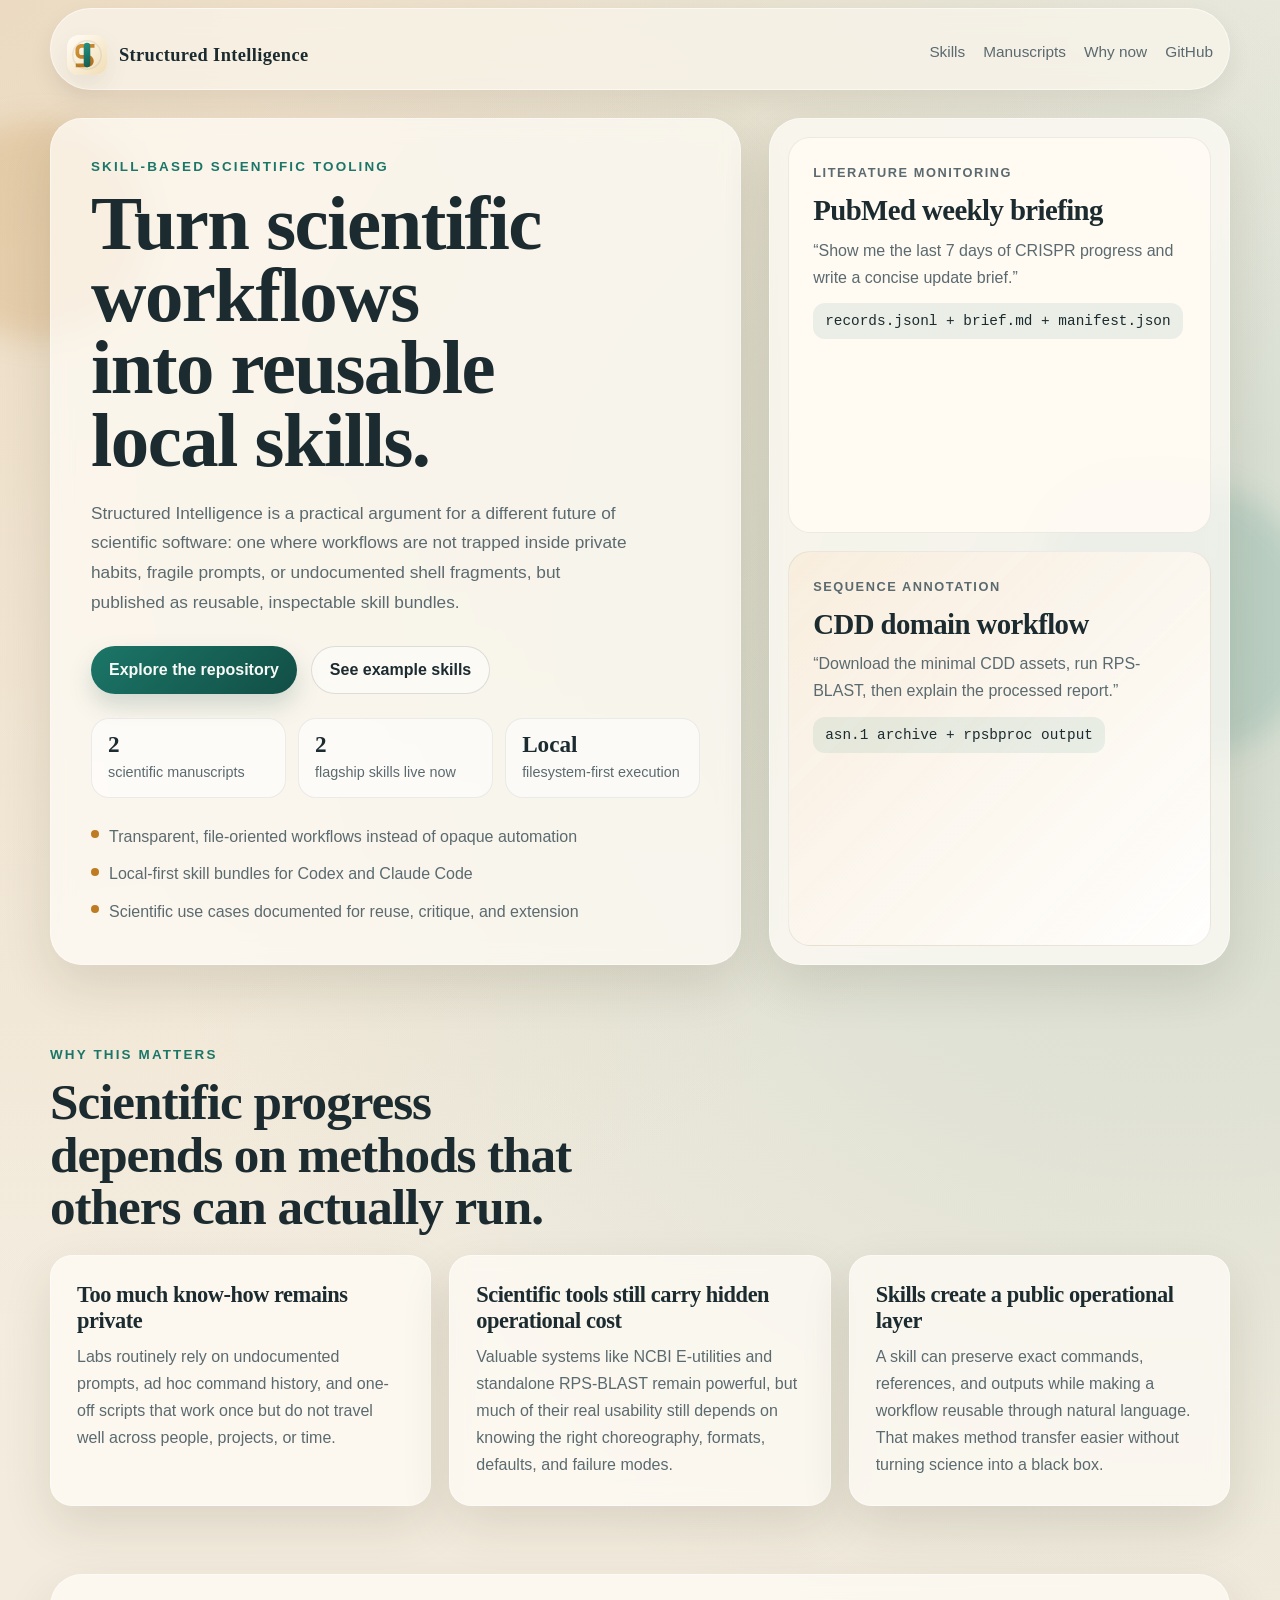
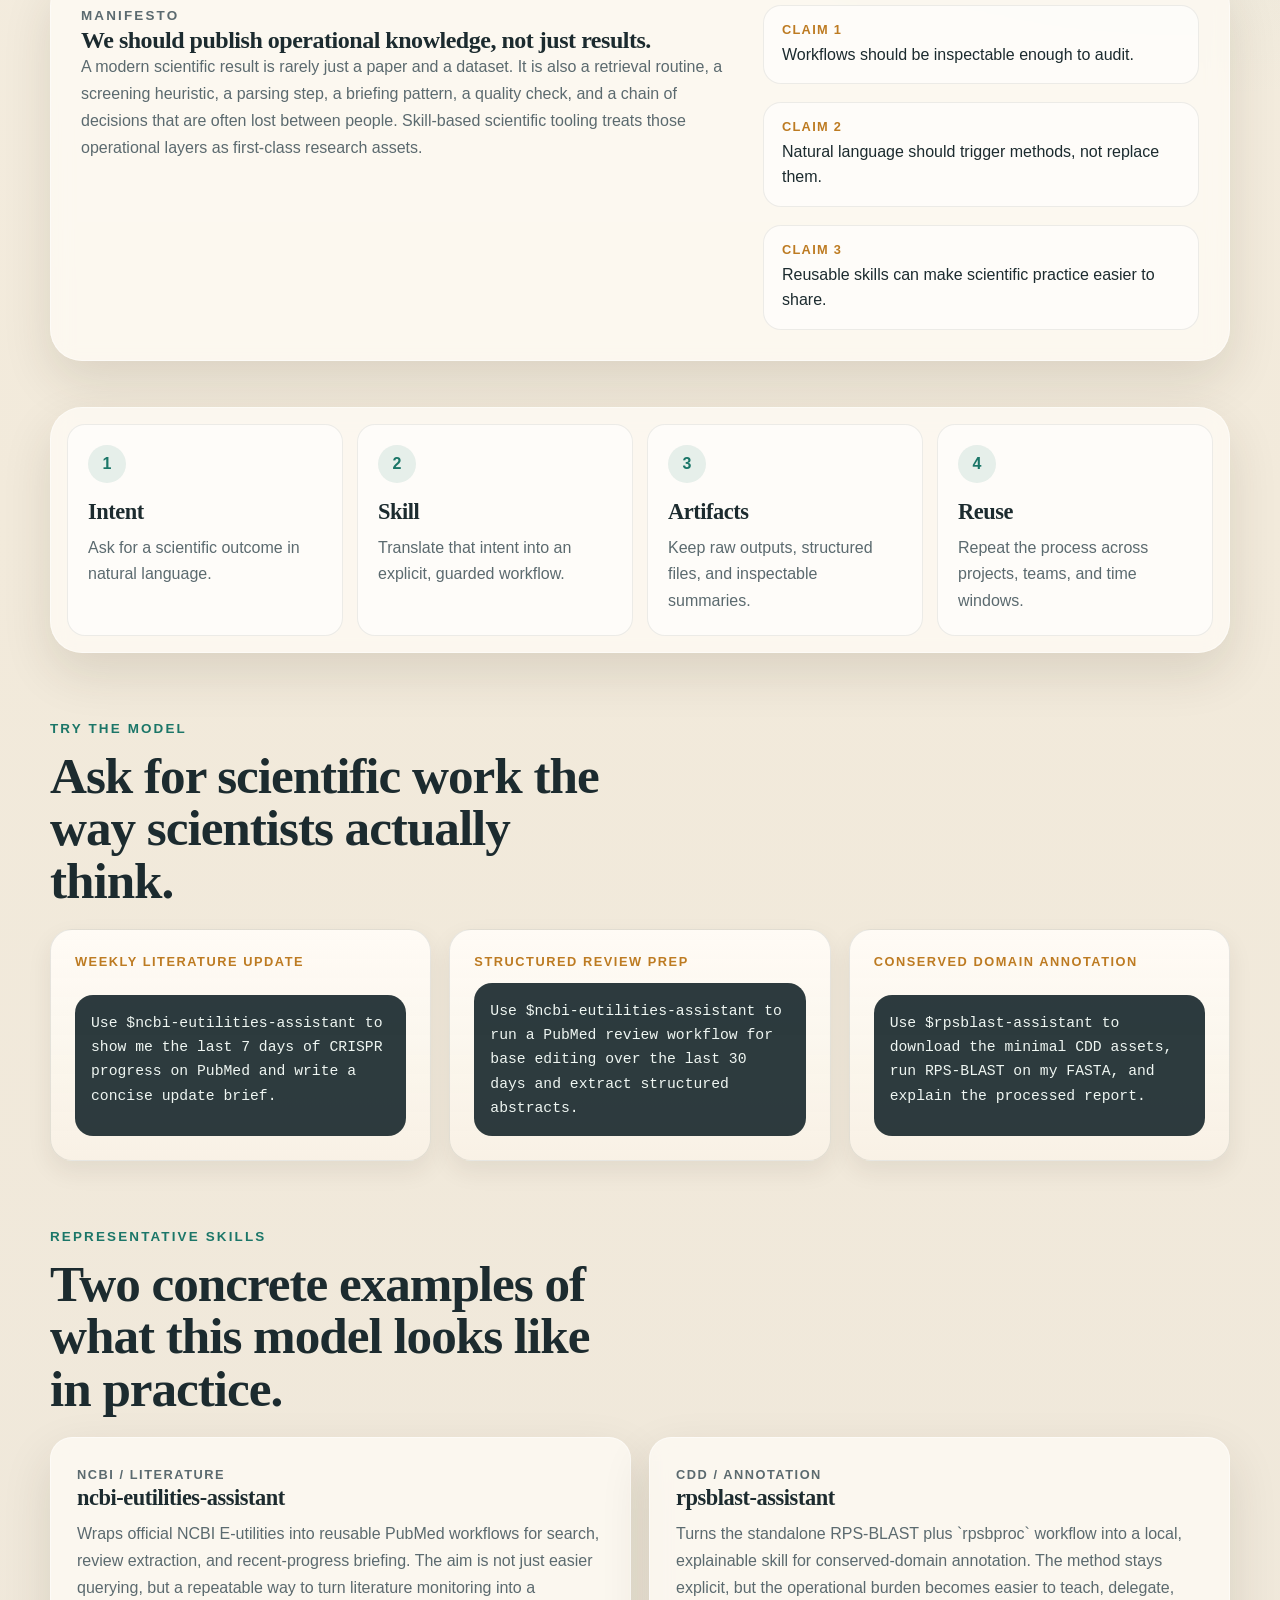
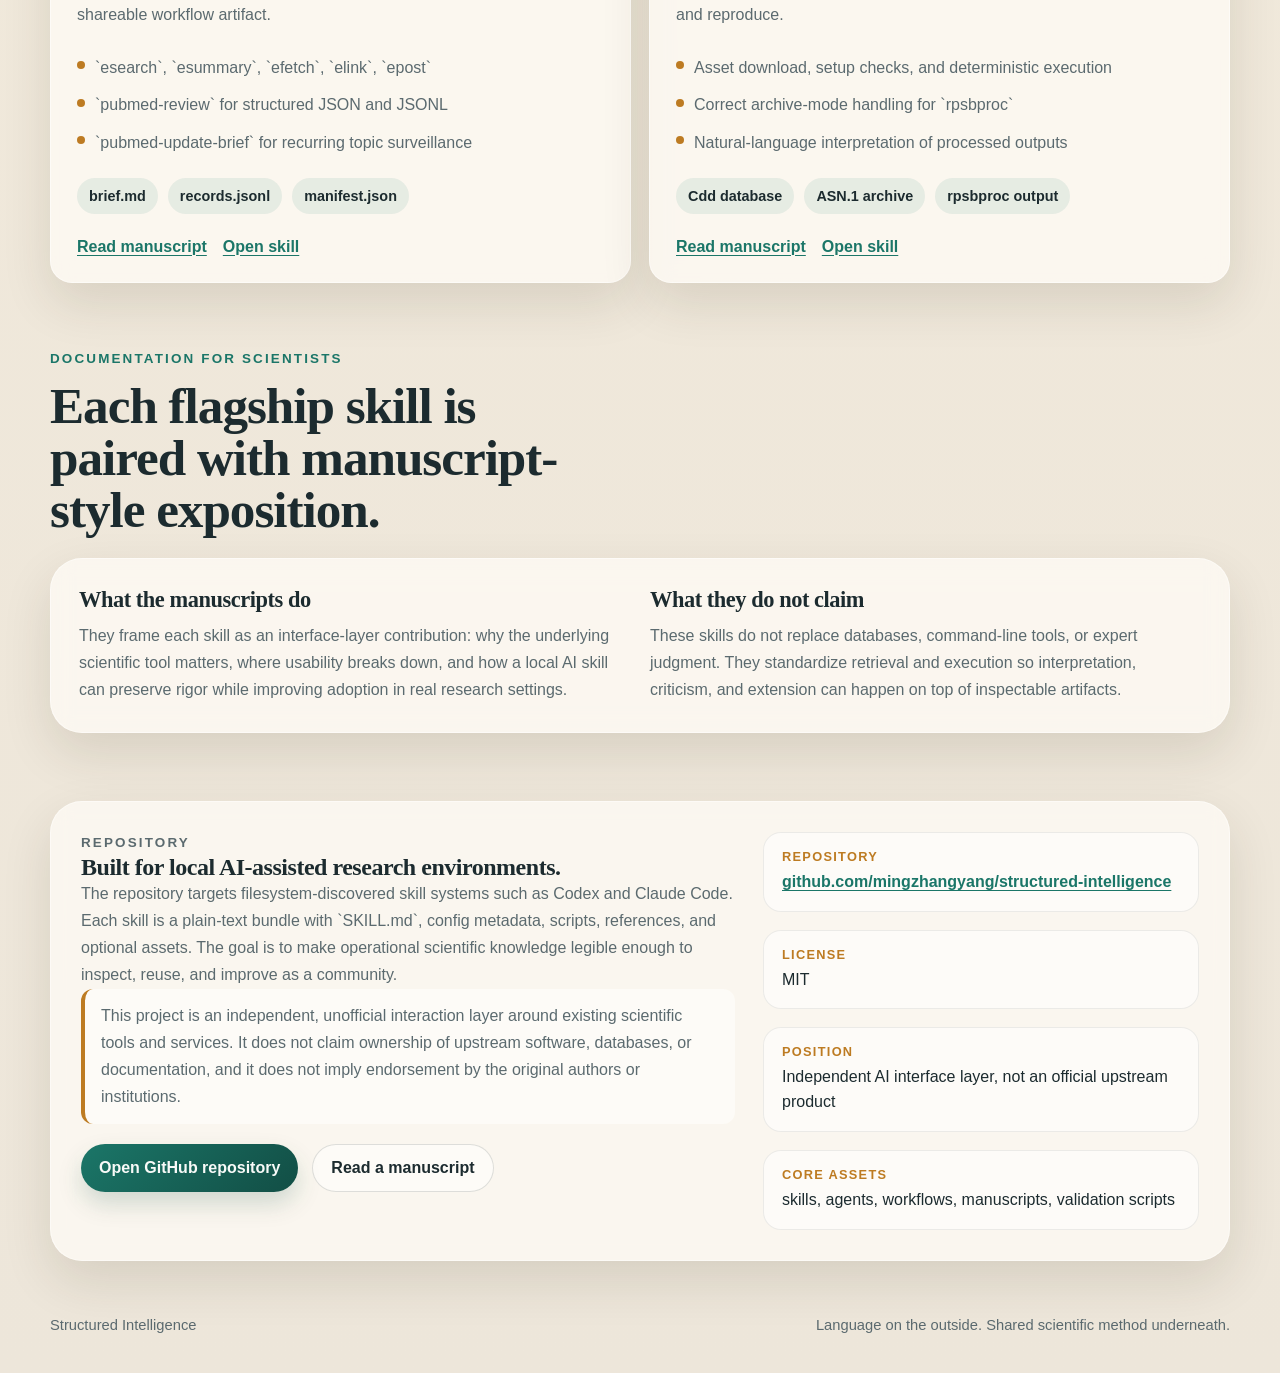
==== docs/index.html @ 3432b389 "Add logo and SEO metadata" ====
<!DOCTYPE html>
<html lang="en">
  <head>
    <meta charset="UTF-8" />
    <meta name="viewport" content="width=device-width, initial-scale=1.0" />
    <title>Structured Intelligence | Skill-Based Scientific Tooling</title>
    <meta
      name="description"
      content="Structured Intelligence is a repository for skill-based scientific tooling: reusable local AI skills for literature retrieval, domain annotation, research workflows, and transparent scientific automation."
    />
    <meta
      name="keywords"
      content="scientific tooling, AI research workflows, skill-based tooling, NCBI E-utilities, PubMed workflow, RPS-BLAST, scientific automation, local AI tools"
    />
    <meta name="author" content="Ming Zhang" />
    <meta name="robots" content="index,follow,max-image-preview:large,max-snippet:-1,max-video-preview:-1" />
    <meta name="googlebot" content="index,follow,max-image-preview:large,max-snippet:-1,max-video-preview:-1" />
    <meta name="theme-color" content="#1b7668" />
    <meta name="color-scheme" content="light only" />
    <link rel="canonical" href="https://mingzhangyang.github.io/structured-intelligence/" />
    <link rel="icon" href="./logo.svg" type="image/svg+xml" />
    <link rel="apple-touch-icon" href="./logo.svg" />
    <link rel="manifest" href="./site.webmanifest" />

    <meta property="og:type" content="website" />
    <meta property="og:site_name" content="Structured Intelligence" />
    <meta property="og:title" content="Structured Intelligence | Skill-Based Scientific Tooling" />
    <meta
      property="og:description"
      content="Reusable local AI skills for literature retrieval, scientific workflows, domain annotation, and transparent scientific automation."
    />
    <meta property="og:url" content="https://mingzhangyang.github.io/structured-intelligence/" />
    <meta property="og:image" content="https://mingzhangyang.github.io/structured-intelligence/logo.svg" />
    <meta property="og:image:type" content="image/svg+xml" />

    <meta name="twitter:card" content="summary" />
    <meta name="twitter:title" content="Structured Intelligence | Skill-Based Scientific Tooling" />
    <meta
      name="twitter:description"
      content="Reusable local AI skills for literature retrieval, scientific workflows, domain annotation, and transparent scientific automation."
    />
    <meta name="twitter:image" content="https://mingzhangyang.github.io/structured-intelligence/logo.svg" />

    <script type="application/ld+json">
      {
        "@context": "https://schema.org",
        "@graph": [
          {
            "@type": "WebSite",
            "@id": "https://mingzhangyang.github.io/structured-intelligence/#website",
            "url": "https://mingzhangyang.github.io/structured-intelligence/",
            "name": "Structured Intelligence",
            "description": "Skill-based scientific tooling for local AI-assisted research workflows.",
            "publisher": {
              "@id": "https://mingzhangyang.github.io/structured-intelligence/#organization"
            }
          },
          {
            "@type": "Organization",
            "@id": "https://mingzhangyang.github.io/structured-intelligence/#organization",
            "name": "Structured Intelligence",
            "url": "https://mingzhangyang.github.io/structured-intelligence/",
            "logo": {
              "@type": "ImageObject",
              "url": "https://mingzhangyang.github.io/structured-intelligence/logo.svg"
            },
            "sameAs": [
              "https://github.com/mingzhangyang/structured-intelligence"
            ]
          },
          {
            "@type": "CollectionPage",
            "@id": "https://mingzhangyang.github.io/structured-intelligence/#page",
            "url": "https://mingzhangyang.github.io/structured-intelligence/",
            "name": "Structured Intelligence",
            "isPartOf": {
              "@id": "https://mingzhangyang.github.io/structured-intelligence/#website"
            },
            "about": {
              "@id": "https://mingzhangyang.github.io/structured-intelligence/#organization"
            },
            "primaryImageOfPage": {
              "@type": "ImageObject",
              "url": "https://mingzhangyang.github.io/structured-intelligence/logo.svg"
            }
          }
        ]
      }
    </script>
    <link rel="stylesheet" href="./site.css" />
  </head>
  <body>
    <div class="page-shell">
      <header class="hero">
        <nav class="topbar" aria-label="Primary">
          <a class="brand" href="#top" aria-label="Structured Intelligence home">
            <img src="./logo.svg" alt="" width="40" height="40" />
            <span>Structured Intelligence</span>
          </a>
          <div class="topbar-links">
            <a href="#skills">Skills</a>
            <a href="#manuscripts">Manuscripts</a>
            <a href="#why">Why now</a>
            <a href="https://github.com/mingzhangyang/structured-intelligence">GitHub</a>
          </div>
        </nav>

        <section class="hero-grid" id="top">
          <div class="hero-copy reveal reveal-1">
            <p class="eyebrow">Skill-Based Scientific Tooling</p>
            <h1>Turn scientific workflows into reusable local skills.</h1>
            <p class="lede">
              Structured Intelligence is a practical argument for a different future
              of scientific software: one where workflows are not trapped inside
              private habits, fragile prompts, or undocumented shell fragments, but
              published as reusable, inspectable skill bundles.
            </p>
            <div class="hero-actions">
              <a class="button button-primary" href="https://github.com/mingzhangyang/structured-intelligence">
                Explore the repository
              </a>
              <a class="button button-secondary" href="#skills">
                See example skills
              </a>
            </div>
            <div class="hero-facts" aria-label="Project highlights">
              <article class="fact-chip">
                <span class="fact-value">2</span>
                <span class="fact-label">scientific manuscripts</span>
              </article>
              <article class="fact-chip">
                <span class="fact-value">2</span>
                <span class="fact-label">flagship skills live now</span>
              </article>
              <article class="fact-chip">
                <span class="fact-value">Local</span>
                <span class="fact-label">filesystem-first execution</span>
              </article>
            </div>
            <ul class="signal-list" aria-label="Repository promises">
              <li>Transparent, file-oriented workflows instead of opaque automation</li>
              <li>Local-first skill bundles for Codex and Claude Code</li>
              <li>Scientific use cases documented for reuse, critique, and extension</li>
            </ul>
          </div>

          <aside class="hero-panel reveal reveal-2" aria-label="Example skill outputs">
            <div class="panel-stack">
              <article class="mini-card">
                <p class="mini-label">Literature monitoring</p>
                <h2>PubMed weekly briefing</h2>
                <p>
                  “Show me the last 7 days of CRISPR progress and write a concise
                  update brief.”
                </p>
                <code>records.jsonl + brief.md + manifest.json</code>
              </article>

              <article class="mini-card accent-card">
                <p class="mini-label">Sequence annotation</p>
                <h2>CDD domain workflow</h2>
                <p>
                  “Download the minimal CDD assets, run RPS-BLAST, then explain
                  the processed report.”
                </p>
                <code>asn.1 archive + rpsbproc output</code>
              </article>
            </div>
          </aside>
        </section>
      </header>

      <main>
        <section class="section thesis" id="why">
          <div class="section-heading reveal reveal-1">
            <p class="eyebrow">Why this matters</p>
            <h2>Scientific progress depends on methods that others can actually run.</h2>
          </div>
          <div class="thesis-grid">
            <article class="thesis-card reveal reveal-1">
              <h3>Too much know-how remains private</h3>
              <p>
                Labs routinely rely on undocumented prompts, ad hoc command history,
                and one-off scripts that work once but do not travel well across
                people, projects, or time.
              </p>
            </article>
            <article class="thesis-card reveal reveal-2">
              <h3>Scientific tools still carry hidden operational cost</h3>
              <p>
                Valuable systems like NCBI E-utilities and standalone RPS-BLAST remain
                powerful, but much of their real usability still depends on knowing
                the right choreography, formats, defaults, and failure modes.
              </p>
            </article>
            <article class="thesis-card reveal reveal-3">
              <h3>Skills create a public operational layer</h3>
              <p>
                A skill can preserve exact commands, references, and outputs while
                making a workflow reusable through natural language. That makes method
                transfer easier without turning science into a black box.
              </p>
            </article>
          </div>
        </section>

        <section class="section manifesto">
          <div class="repo-panel reveal reveal-2">
            <div>
              <p class="eyebrow">Manifesto</p>
              <h2>We should publish operational knowledge, not just results.</h2>
              <p>
                A modern scientific result is rarely just a paper and a dataset. It is
                also a retrieval routine, a screening heuristic, a parsing step, a
                briefing pattern, a quality check, and a chain of decisions that are
                often lost between people. Skill-based scientific tooling treats those
                operational layers as first-class research assets.
              </p>
            </div>
            <dl class="repo-meta">
              <div>
                <dt>Claim 1</dt>
                <dd>Workflows should be inspectable enough to audit.</dd>
              </div>
              <div>
                <dt>Claim 2</dt>
                <dd>Natural language should trigger methods, not replace them.</dd>
              </div>
              <div>
                <dt>Claim 3</dt>
                <dd>Reusable skills can make scientific practice easier to share.</dd>
              </div>
            </dl>
          </div>
        </section>

        <section class="section workflow-band">
          <div class="workflow-frame reveal reveal-2">
            <div class="workflow-step">
              <span>1</span>
              <h3>Intent</h3>
              <p>Ask for a scientific outcome in natural language.</p>
            </div>
            <div class="workflow-step">
              <span>2</span>
              <h3>Skill</h3>
              <p>Translate that intent into an explicit, guarded workflow.</p>
            </div>
            <div class="workflow-step">
              <span>3</span>
              <h3>Artifacts</h3>
              <p>Keep raw outputs, structured files, and inspectable summaries.</p>
            </div>
            <div class="workflow-step">
              <span>4</span>
              <h3>Reuse</h3>
              <p>Repeat the process across projects, teams, and time windows.</p>
            </div>
          </div>
        </section>

        <section class="section prompt-lab">
          <div class="section-heading reveal reveal-1">
            <p class="eyebrow">Try The Model</p>
            <h2>Ask for scientific work the way scientists actually think.</h2>
          </div>
          <div class="prompt-grid">
            <article class="prompt-card reveal reveal-1">
              <p class="card-tag">Weekly literature update</p>
              <code>Use $ncbi-eutilities-assistant to show me the last 7 days of CRISPR progress on PubMed and write a concise update brief.</code>
            </article>
            <article class="prompt-card reveal reveal-2">
              <p class="card-tag">Structured review prep</p>
              <code>Use $ncbi-eutilities-assistant to run a PubMed review workflow for base editing over the last 30 days and extract structured abstracts.</code>
            </article>
            <article class="prompt-card reveal reveal-3">
              <p class="card-tag">Conserved domain annotation</p>
              <code>Use $rpsblast-assistant to download the minimal CDD assets, run RPS-BLAST on my FASTA, and explain the processed report.</code>
            </article>
          </div>
        </section>

        <section class="section" id="skills">
          <div class="section-heading reveal reveal-1">
            <p class="eyebrow">Representative Skills</p>
            <h2>Two concrete examples of what this model looks like in practice.</h2>
          </div>
          <div class="card-grid">
            <article class="feature-card reveal reveal-1">
              <p class="card-tag">NCBI / Literature</p>
              <h3>ncbi-eutilities-assistant</h3>
              <p>
                Wraps official NCBI E-utilities into reusable PubMed workflows for
                search, review extraction, and recent-progress briefing. The aim is
                not just easier querying, but a repeatable way to turn literature
                monitoring into a shareable workflow artifact.
              </p>
              <ul>
                <li>`esearch`, `esummary`, `efetch`, `elink`, `epost`</li>
                <li>`pubmed-review` for structured JSON and JSONL</li>
                <li>`pubmed-update-brief` for recurring topic surveillance</li>
              </ul>
              <div class="artifact-row">
                <span>brief.md</span>
                <span>records.jsonl</span>
                <span>manifest.json</span>
              </div>
              <div class="card-links">
                <a href="./ncbi-eutilities-assistant-manuscript.md">Read manuscript</a>
                <a href="../skills/ncbi-eutilities-assistant/SKILL.md">Open skill</a>
              </div>
            </article>

            <article class="feature-card reveal reveal-2">
              <p class="card-tag">CDD / Annotation</p>
              <h3>rpsblast-assistant</h3>
              <p>
                Turns the standalone RPS-BLAST plus `rpsbproc` workflow into a local,
                explainable skill for conserved-domain annotation. The method stays
                explicit, but the operational burden becomes easier to teach,
                delegate, and reproduce.
              </p>
              <ul>
                <li>Asset download, setup checks, and deterministic execution</li>
                <li>Correct archive-mode handling for `rpsbproc`</li>
                <li>Natural-language interpretation of processed outputs</li>
              </ul>
              <div class="artifact-row">
                <span>Cdd database</span>
                <span>ASN.1 archive</span>
                <span>rpsbproc output</span>
              </div>
              <div class="card-links">
                <a href="./rpsblast-assistant-manuscript.md">Read manuscript</a>
                <a href="../skills/rpsblast-assistant/SKILL.md">Open skill</a>
              </div>
            </article>
          </div>
        </section>

        <section class="section manuscripts" id="manuscripts">
          <div class="section-heading reveal reveal-1">
            <p class="eyebrow">Documentation For Scientists</p>
            <h2>Each flagship skill is paired with manuscript-style exposition.</h2>
          </div>
          <div class="manuscript-strip reveal reveal-2">
            <div>
              <h3>What the manuscripts do</h3>
              <p>
                They frame each skill as an interface-layer contribution: why the
                underlying scientific tool matters, where usability breaks down, and
                how a local AI skill can preserve rigor while improving adoption in
                real research settings.
              </p>
            </div>
            <div>
              <h3>What they do not claim</h3>
              <p>
                These skills do not replace databases, command-line tools, or expert
                judgment. They standardize retrieval and execution so interpretation,
                criticism, and extension can happen on top of inspectable artifacts.
              </p>
            </div>
          </div>
        </section>

        <section class="section repository">
          <div class="repo-panel reveal reveal-2">
            <div>
              <p class="eyebrow">Repository</p>
              <h2>Built for local AI-assisted research environments.</h2>
              <p>
                The repository targets filesystem-discovered skill systems such as
                Codex and Claude Code. Each skill is a plain-text bundle with
                `SKILL.md`, config metadata, scripts, references, and optional assets.
                The goal is to make operational scientific knowledge legible enough
                to inspect, reuse, and improve as a community.
              </p>
              <p class="repo-note">
                This project is an independent, unofficial interaction layer around
                existing scientific tools and services. It does not claim ownership
                of upstream software, databases, or documentation, and it does not
                imply endorsement by the original authors or institutions.
              </p>
              <div class="hero-actions repo-actions">
                <a class="button button-primary" href="https://github.com/mingzhangyang/structured-intelligence">
                  Open GitHub repository
                </a>
                <a class="button button-secondary" href="./ncbi-eutilities-assistant-manuscript.md">
                  Read a manuscript
                </a>
              </div>
            </div>
            <dl class="repo-meta">
              <div>
                <dt>Repository</dt>
                <dd>
                  <a href="https://github.com/mingzhangyang/structured-intelligence">
                    github.com/mingzhangyang/structured-intelligence
                  </a>
                </dd>
              </div>
              <div>
                <dt>License</dt>
                <dd>MIT</dd>
              </div>
              <div>
                <dt>Position</dt>
                <dd>Independent AI interface layer, not an official upstream product</dd>
              </div>
              <div>
                <dt>Core assets</dt>
                <dd>skills, agents, workflows, manuscripts, validation scripts</dd>
              </div>
            </dl>
          </div>
        </section>
      </main>

      <footer class="footer">
        <p>Structured Intelligence</p>
        <p>Language on the outside. Shared scientific method underneath.</p>
      </footer>
    </div>
  </body>
</html>
---- docs/site.css ----
:root {
  --bg: #f4efe4;
  --bg-strong: #efe2c3;
  --paper: rgba(255, 252, 247, 0.72);
  --paper-strong: rgba(255, 251, 244, 0.92);
  --ink: #1c2b2f;
  --muted: #5b6a6f;
  --line: rgba(28, 43, 47, 0.14);
  --gold: #bd7b22;
  --gold-soft: #edc278;
  --teal: #1b7668;
  --teal-soft: #9fd4c7;
  --shadow: 0 20px 50px rgba(48, 40, 20, 0.12);
  --shadow-soft: 0 10px 24px rgba(48, 40, 20, 0.08);
  --radius-xl: 32px;
  --radius-lg: 22px;
  --radius-md: 16px;
  --max-width: 1180px;
}

* {
  box-sizing: border-box;
}

html {
  scroll-behavior: smooth;
}

body {
  margin: 0;
  color: var(--ink);
  font-family: "Avenir Next", "Segoe UI", "Helvetica Neue", sans-serif;
  background:
    radial-gradient(circle at top left, rgba(189, 123, 34, 0.18), transparent 28%),
    radial-gradient(circle at 92% 14%, rgba(27, 118, 104, 0.16), transparent 26%),
    linear-gradient(180deg, #f6f0e5 0%, #f2eadb 46%, #ede6da 100%);
}

body::before,
body::after {
  position: fixed;
  inset: auto;
  content: "";
  pointer-events: none;
  z-index: 0;
  filter: blur(14px);
}

body::before {
  top: 120px;
  left: -70px;
  width: 220px;
  height: 220px;
  border-radius: 50%;
  background: rgba(189, 123, 34, 0.18);
}

body::after {
  right: -40px;
  bottom: 140px;
  width: 280px;
  height: 280px;
  border-radius: 38% 62% 60% 40%;
  background: rgba(27, 118, 104, 0.14);
}

a {
  color: inherit;
}

.page-shell {
  position: relative;
  z-index: 1;
}

.hero,
.section,
.footer {
  width: min(calc(100% - 32px), var(--max-width));
  margin: 0 auto;
}

.topbar {
  display: flex;
  justify-content: space-between;
  align-items: center;
  gap: 16px;
  padding: 24px 0 12px;
  position: sticky;
  top: 0;
  z-index: 5;
  margin-top: 8px;
  padding-left: 16px;
  padding-right: 16px;
  border: 1px solid rgba(255, 255, 255, 0.5);
  border-radius: 999px;
  background: rgba(250, 245, 236, 0.72);
  backdrop-filter: blur(12px);
  box-shadow: var(--shadow-soft);
}

.brand,
.topbar-links a {
  text-decoration: none;
}

.brand {
  display: inline-flex;
  align-items: center;
  gap: 12px;
  font-family: "Iowan Old Style", "Palatino Linotype", Georgia, serif;
  font-size: 1.15rem;
  font-weight: 700;
  letter-spacing: 0.02em;
}

.brand img {
  flex: 0 0 auto;
  width: 40px;
  height: 40px;
  border-radius: 12px;
  box-shadow: var(--shadow-soft);
}

.topbar-links {
  display: flex;
  flex-wrap: wrap;
  gap: 18px;
  color: var(--muted);
  font-size: 0.96rem;
}

.topbar-links a {
  min-height: 44px;
  padding: 10px 0;
}

.hero-grid {
  display: grid;
  grid-template-columns: minmax(0, 1.2fr) minmax(290px, 0.8fr);
  gap: 28px;
  align-items: stretch;
  padding: 28px 0 48px;
}

.hero-copy,
.hero-panel,
.workflow-frame,
.feature-card,
.thesis-card,
.repo-panel,
.manuscript-strip {
  background: var(--paper);
  backdrop-filter: blur(10px);
  border: 1px solid rgba(255, 255, 255, 0.45);
  box-shadow: var(--shadow);
}

.hero-copy {
  padding: 40px;
  border-radius: var(--radius-xl);
}

.eyebrow {
  margin: 0 0 14px;
  color: var(--teal);
  font-size: 0.84rem;
  font-weight: 700;
  letter-spacing: 0.16em;
  text-transform: uppercase;
}

h1,
h2,
h3 {
  margin: 0;
  font-family: "Iowan Old Style", "Palatino Linotype", Georgia, serif;
  font-weight: 700;
  letter-spacing: -0.02em;
}

h1 {
  max-width: 12ch;
  font-size: clamp(3rem, 6vw, 5.6rem);
  line-height: 0.94;
}

.lede {
  max-width: 56ch;
  margin: 22px 0 0;
  font-size: 1.08rem;
  line-height: 1.72;
  color: var(--muted);
}

.hero-actions {
  display: flex;
  flex-wrap: wrap;
  gap: 14px;
  margin-top: 28px;
}

.button {
  display: inline-flex;
  align-items: center;
  justify-content: center;
  min-height: 48px;
  padding: 0 18px;
  border-radius: 999px;
  font-weight: 700;
  text-decoration: none;
}

.button-primary {
  background: linear-gradient(135deg, var(--teal) 0%, #124e45 100%);
  color: #f8faf8;
  box-shadow: 0 12px 24px rgba(18, 78, 69, 0.18);
}

.button-secondary {
  border: 1px solid var(--line);
  background: rgba(255, 255, 255, 0.48);
}

.button:hover,
.button:focus-visible,
.topbar-links a:hover,
.topbar-links a:focus-visible,
.card-links a:hover,
.card-links a:focus-visible,
.repo-meta a:hover,
.repo-meta a:focus-visible {
  outline: none;
  opacity: 0.92;
}

.hero-facts {
  display: grid;
  grid-template-columns: repeat(3, minmax(0, 1fr));
  gap: 12px;
  margin-top: 24px;
}

.fact-chip {
  display: grid;
  gap: 6px;
  padding: 14px 16px;
  border-radius: 18px;
  background: rgba(255, 255, 255, 0.54);
  border: 1px solid rgba(28, 43, 47, 0.08);
}

.fact-value {
  font-family: "Iowan Old Style", "Palatino Linotype", Georgia, serif;
  font-size: 1.45rem;
  font-weight: 700;
  line-height: 1;
}

.fact-label {
  color: var(--muted);
  font-size: 0.9rem;
  line-height: 1.45;
}

.signal-list,
.feature-card ul {
  margin: 26px 0 0;
  padding: 0;
  list-style: none;
}

.signal-list li,
.feature-card li {
  position: relative;
  margin-top: 12px;
  padding-left: 18px;
  color: var(--muted);
  line-height: 1.6;
}

.signal-list li::before,
.feature-card li::before {
  position: absolute;
  left: 0;
  top: 0.65em;
  width: 8px;
  height: 8px;
  content: "";
  border-radius: 50%;
  background: var(--gold);
  transform: translateY(-50%);
}

.hero-panel {
  border-radius: var(--radius-xl);
  padding: 18px;
}

.panel-stack {
  display: grid;
  gap: 18px;
  height: 100%;
}

.mini-card {
  display: grid;
  gap: 12px;
  align-content: start;
  padding: 24px;
  border-radius: calc(var(--radius-xl) - 10px);
  background: var(--paper-strong);
  border: 1px solid rgba(28, 43, 47, 0.08);
}

.mini-label,
.card-tag {
  margin: 0;
  color: var(--gold);
  font-size: 0.8rem;
  font-weight: 800;
  letter-spacing: 0.12em;
  text-transform: uppercase;
}

.mini-card h2 {
  font-size: 1.8rem;
  line-height: 1.05;
}

.mini-card p,
.feature-card p,
.thesis-card p,
.manuscript-strip p,
.repo-panel p,
.repo-note,
.workflow-step p {
  margin: 0;
  color: var(--muted);
  line-height: 1.68;
}

.repo-note {
  margin-top: 16px;
  padding: 14px 16px;
  border-left: 4px solid var(--gold);
  border-radius: 12px;
  background: rgba(255, 255, 255, 0.48);
}

.mini-card code {
  display: inline-block;
  width: fit-content;
  padding: 10px 12px;
  border-radius: 12px;
  background: rgba(27, 118, 104, 0.09);
  color: var(--ink);
  font-size: 0.9rem;
}

.accent-card {
  background:
    linear-gradient(135deg, rgba(189, 123, 34, 0.1), rgba(255, 255, 255, 0.85)),
    var(--paper-strong);
}

.section {
  padding: 34px 0;
}

.section-heading {
  max-width: 62ch;
  margin-bottom: 22px;
}

.section-heading h2 {
  font-size: clamp(2rem, 4vw, 3.4rem);
  line-height: 1.02;
}

.thesis-grid,
.card-grid {
  display: grid;
  grid-template-columns: repeat(3, minmax(0, 1fr));
  gap: 18px;
}

.card-grid {
  grid-template-columns: repeat(2, minmax(0, 1fr));
}

.thesis-card,
.feature-card {
  padding: 26px;
  border-radius: var(--radius-lg);
}

.thesis-card h3,
.feature-card h3,
.workflow-step h3,
.manuscript-strip h3 {
  margin-bottom: 10px;
  font-size: 1.4rem;
}

.workflow-band {
  padding-top: 12px;
}

.workflow-frame {
  display: grid;
  grid-template-columns: repeat(4, minmax(0, 1fr));
  gap: 14px;
  padding: 16px;
  border-radius: var(--radius-xl);
}

.workflow-step {
  min-height: 200px;
  padding: 20px;
  border-radius: 18px;
  background: rgba(255, 255, 255, 0.54);
  border: 1px solid rgba(28, 43, 47, 0.08);
}

.workflow-step span {
  display: inline-grid;
  place-items: center;
  width: 38px;
  height: 38px;
  margin-bottom: 16px;
  border-radius: 50%;
  background: rgba(27, 118, 104, 0.1);
  color: var(--teal);
  font-weight: 800;
}

.card-links {
  display: flex;
  flex-wrap: wrap;
  gap: 16px;
  margin-top: 24px;
}

.artifact-row {
  display: flex;
  flex-wrap: wrap;
  gap: 10px;
  margin-top: 22px;
}

.artifact-row span {
  display: inline-flex;
  align-items: center;
  min-height: 36px;
  padding: 0 12px;
  border-radius: 999px;
  background: rgba(27, 118, 104, 0.09);
  color: var(--ink);
  font-size: 0.9rem;
  font-weight: 600;
}

.prompt-grid {
  display: grid;
  grid-template-columns: repeat(3, minmax(0, 1fr));
  gap: 18px;
}

.prompt-card {
  display: grid;
  gap: 14px;
  padding: 24px;
  border-radius: var(--radius-lg);
  background:
    linear-gradient(180deg, rgba(255, 252, 247, 0.95), rgba(249, 242, 230, 0.9));
  border: 1px solid rgba(28, 43, 47, 0.1);
  box-shadow: var(--shadow-soft);
}

.prompt-card code {
  display: block;
  padding: 16px;
  overflow-wrap: anywhere;
  border-radius: 18px;
  background: rgba(28, 43, 47, 0.92);
  color: #eff6f2;
  font-family: "SFMono-Regular", "SFMono-Regular", Consolas, "Liberation Mono", monospace;
  font-size: 0.92rem;
  line-height: 1.65;
}

.card-links a,
.repo-meta a {
  color: var(--teal);
  font-weight: 700;
  text-decoration-thickness: 1px;
  text-underline-offset: 0.18em;
}

.manuscript-strip {
  display: grid;
  grid-template-columns: repeat(2, minmax(0, 1fr));
  gap: 20px;
  padding: 28px;
  border-radius: var(--radius-xl);
}

.repo-panel {
  display: grid;
  grid-template-columns: minmax(0, 1.2fr) minmax(280px, 0.8fr);
  gap: 28px;
  padding: 30px;
  border-radius: var(--radius-xl);
}

.repo-meta {
  display: grid;
  gap: 18px;
  margin: 0;
  padding: 0;
}

.repo-meta div {
  padding: 16px 18px;
  border-radius: 18px;
  background: rgba(255, 255, 255, 0.54);
  border: 1px solid rgba(28, 43, 47, 0.08);
}

.repo-meta dt {
  margin-bottom: 6px;
  color: var(--gold);
  font-size: 0.8rem;
  font-weight: 800;
  letter-spacing: 0.1em;
  text-transform: uppercase;
}

.repo-meta dd {
  margin: 0;
  line-height: 1.55;
  color: var(--ink);
}

.repo-actions {
  margin-top: 20px;
}

.footer {
  display: flex;
  justify-content: space-between;
  gap: 16px;
  padding: 22px 0 40px;
  color: var(--muted);
  font-size: 0.92rem;
}

.footer p {
  margin: 0;
}

.reveal {
  opacity: 0;
  transform: translateY(24px);
  animation: rise 700ms ease forwards;
}

.reveal-1 {
  animation-delay: 80ms;
}

.reveal-2 {
  animation-delay: 180ms;
}

.reveal-3 {
  animation-delay: 280ms;
}

@keyframes rise {
  to {
    opacity: 1;
    transform: translateY(0);
  }
}

@media (max-width: 980px) {
  .hero-grid,
  .repo-panel,
  .card-grid,
  .manuscript-strip,
  .thesis-grid,
  .workflow-frame,
  .prompt-grid,
  .hero-facts {
    grid-template-columns: 1fr;
  }

  .workflow-step {
    min-height: auto;
  }

  h1 {
    max-width: 11ch;
  }
}

@media (max-width: 720px) {
  .hero,
  .section,
  .footer {
    width: min(calc(100% - 20px), var(--max-width));
  }

  .footer {
    flex-direction: column;
    align-items: flex-start;
  }

  .topbar {
    align-items: stretch;
    gap: 10px;
    padding: 12px;
    border-radius: 28px;
  }

  .brand {
    font-size: 1.02rem;
  }

  .brand img {
    width: 36px;
    height: 36px;
  }

  .topbar-links {
    flex-wrap: nowrap;
    gap: 10px;
    width: 100%;
    overflow-x: auto;
    padding-bottom: 2px;
    -webkit-overflow-scrolling: touch;
    scrollbar-width: none;
  }

  .topbar-links::-webkit-scrollbar {
    display: none;
  }

  .topbar-links a {
    flex: 0 0 auto;
    display: inline-flex;
    align-items: center;
    padding: 0 14px;
    border-radius: 999px;
    background: rgba(255, 255, 255, 0.62);
    border: 1px solid rgba(28, 43, 47, 0.08);
  }

  .hero-copy,
  .hero-panel,
  .repo-panel,
  .manuscript-strip,
  .workflow-frame,
  .feature-card,
  .thesis-card,
  .prompt-card {
    padding-left: 20px;
    padding-right: 20px;
  }

  .hero-copy {
    padding-top: 28px;
    padding-bottom: 28px;
  }

  .hero-actions,
  .repo-actions {
    width: 100%;
    flex-direction: column;
  }

  .button {
    width: 100%;
  }

  .section {
    padding: 24px 0;
  }

  .lede,
  .mini-card p,
  .feature-card p,
  .thesis-card p,
  .manuscript-strip p,
  .repo-panel p,
  .workflow-step p,
  .signal-list li,
  .feature-card li,
  .repo-meta dd,
  .fact-label {
    font-size: 1rem;
  }

  .prompt-card code {
    font-size: 0.9rem;
  }

  body::before,
  body::after {
    display: none;
  }
}

@media (max-width: 560px) {
  h1 {
    max-width: none;
    font-size: clamp(2.5rem, 15vw, 3.7rem);
    line-height: 0.96;
  }

  .brand span {
    max-width: 12ch;
    line-height: 1.05;
  }

  .mini-card h2,
  .section-heading h2 {
    line-height: 1.06;
  }

  .workflow-frame {
    gap: 12px;
    padding: 12px;
  }

  .workflow-step,
  .repo-meta div,
  .fact-chip {
    padding: 16px;
  }
}

@media (prefers-reduced-motion: reduce) {
  html {
    scroll-behavior: auto;
  }

  .reveal {
    opacity: 1;
    transform: none;
    animation: none;
  }
}
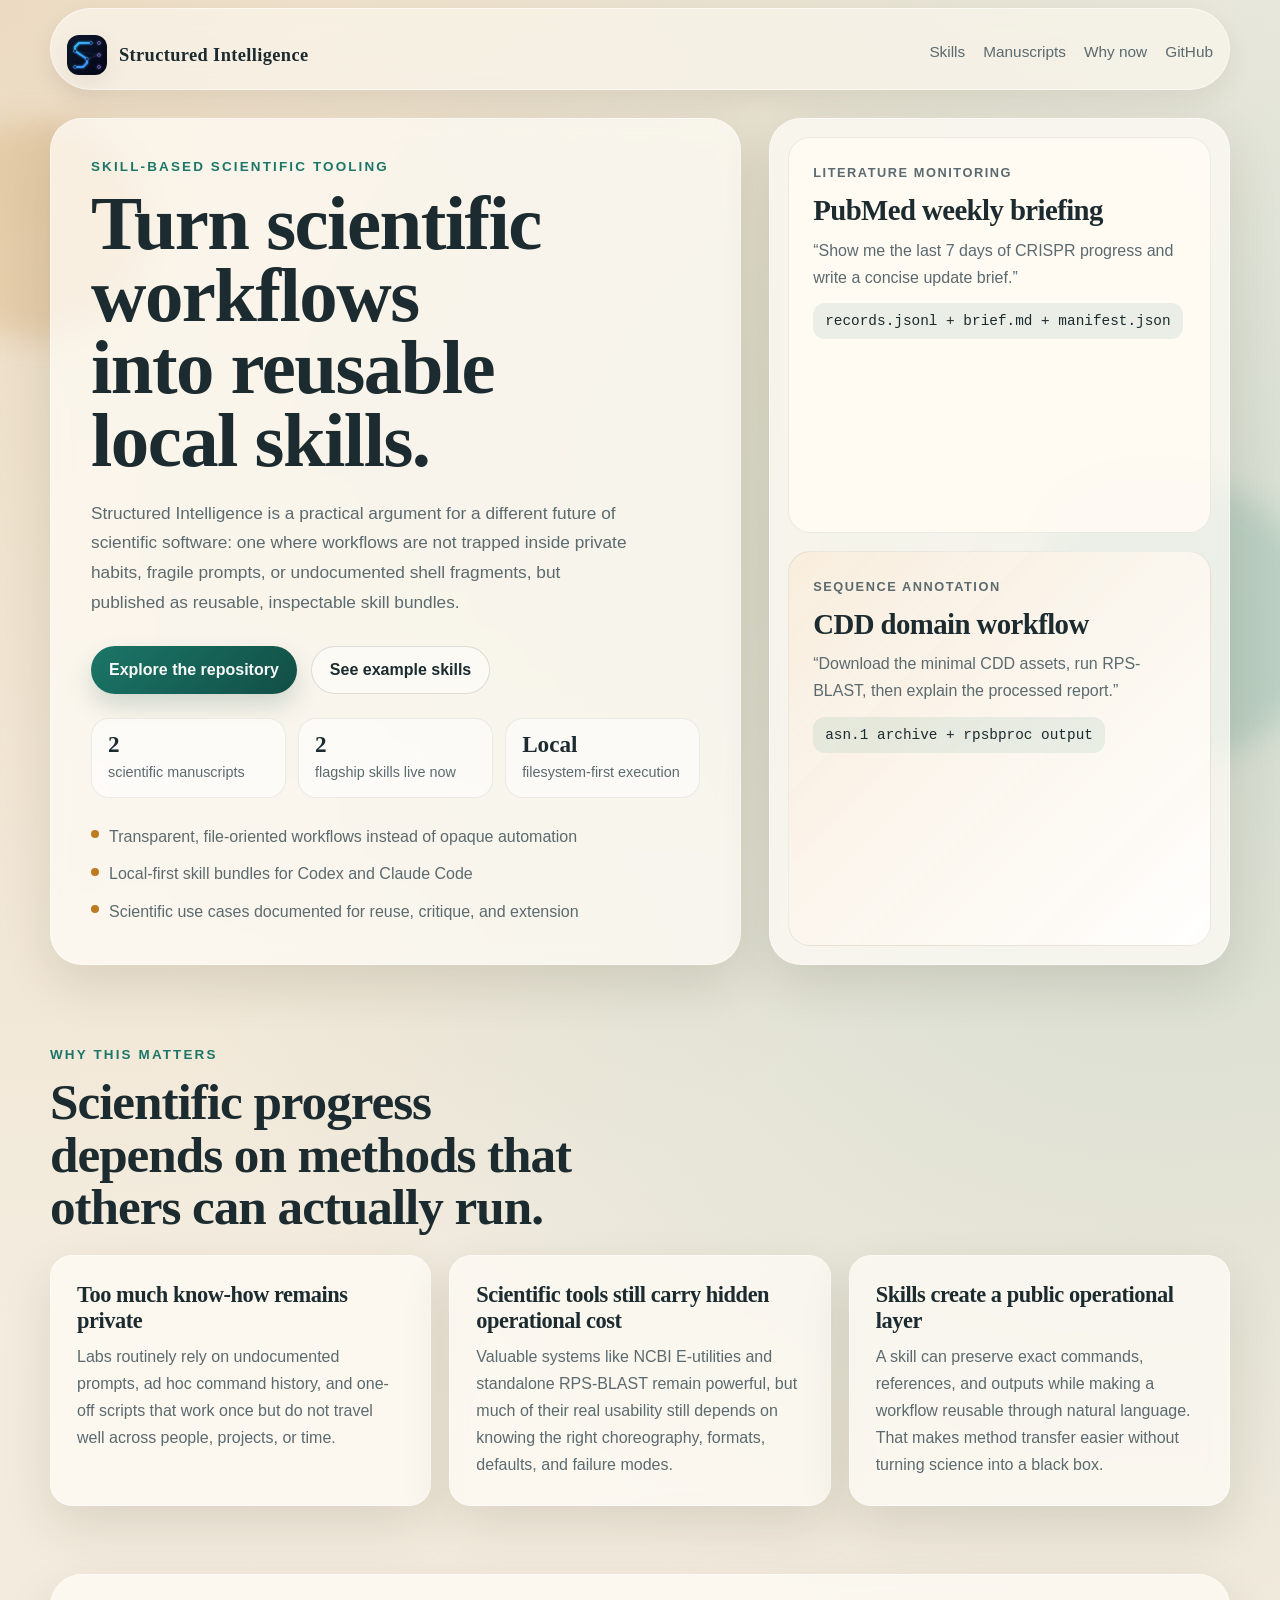
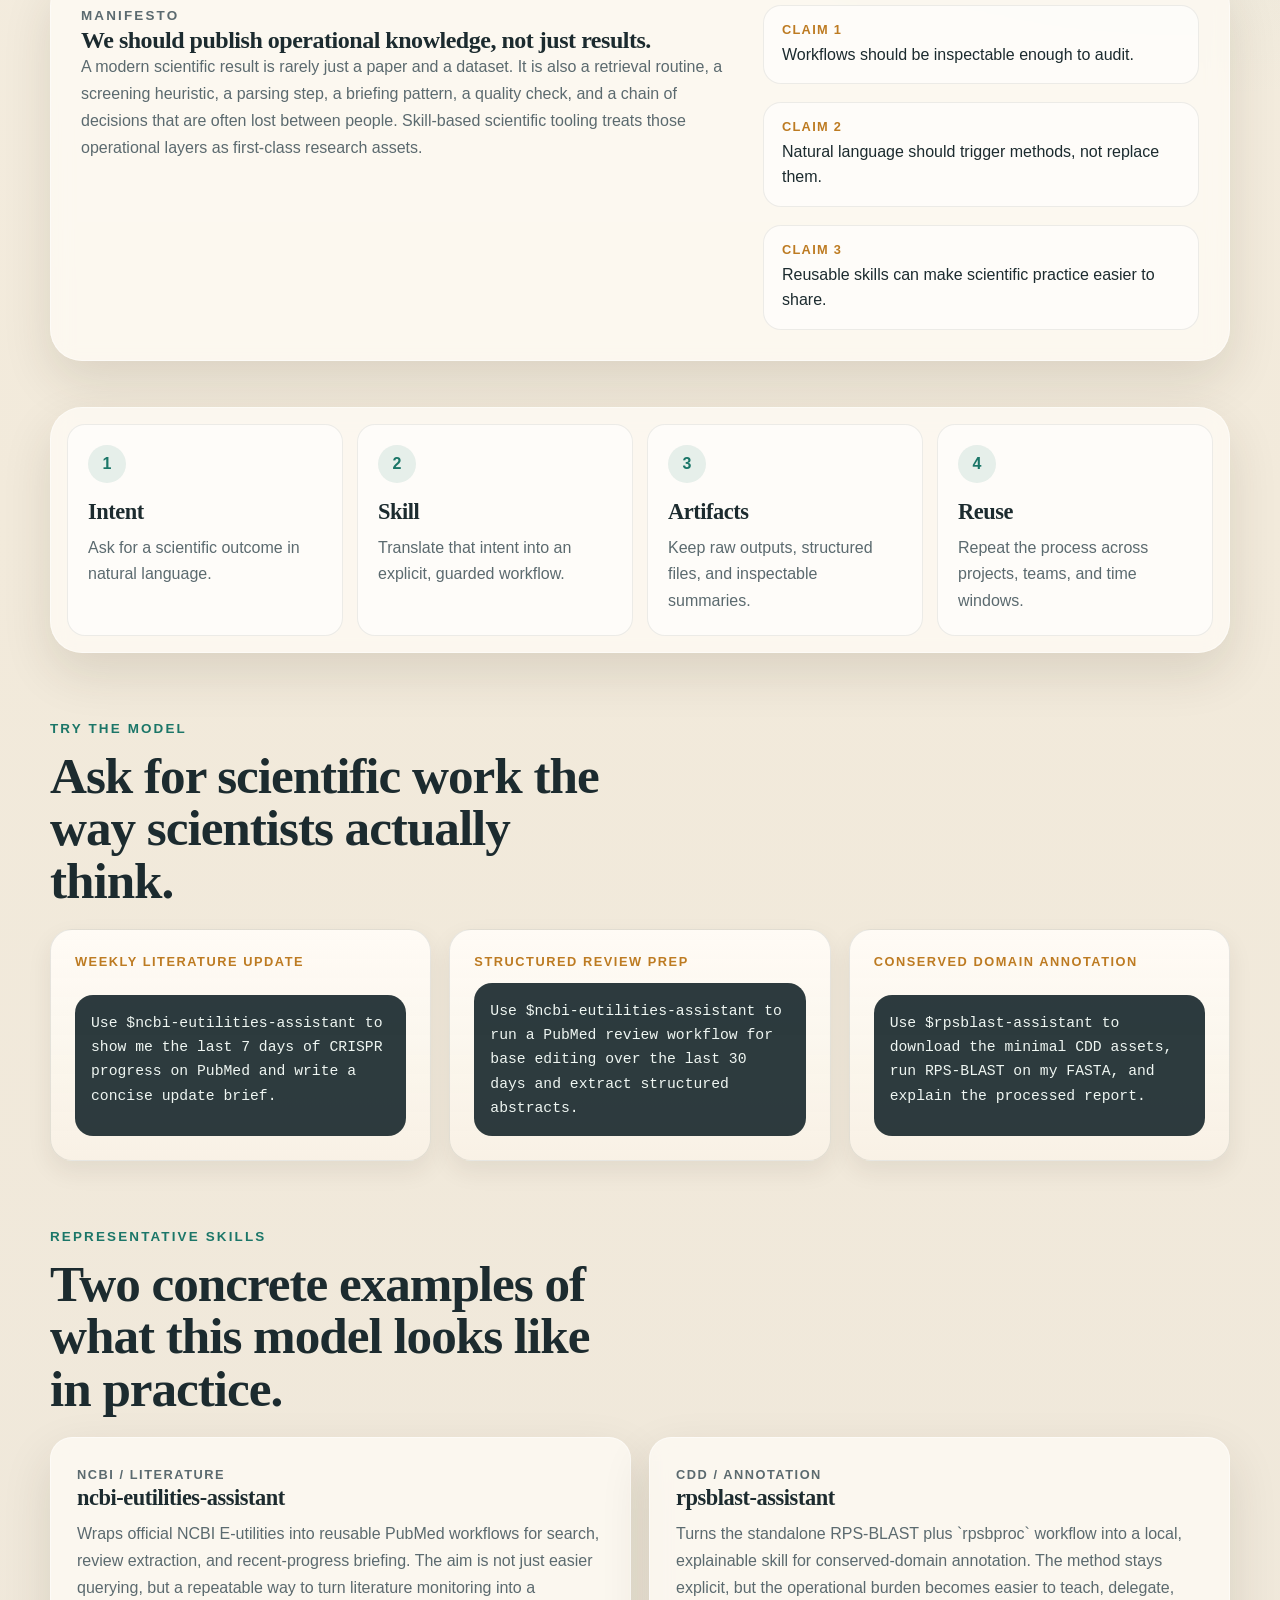
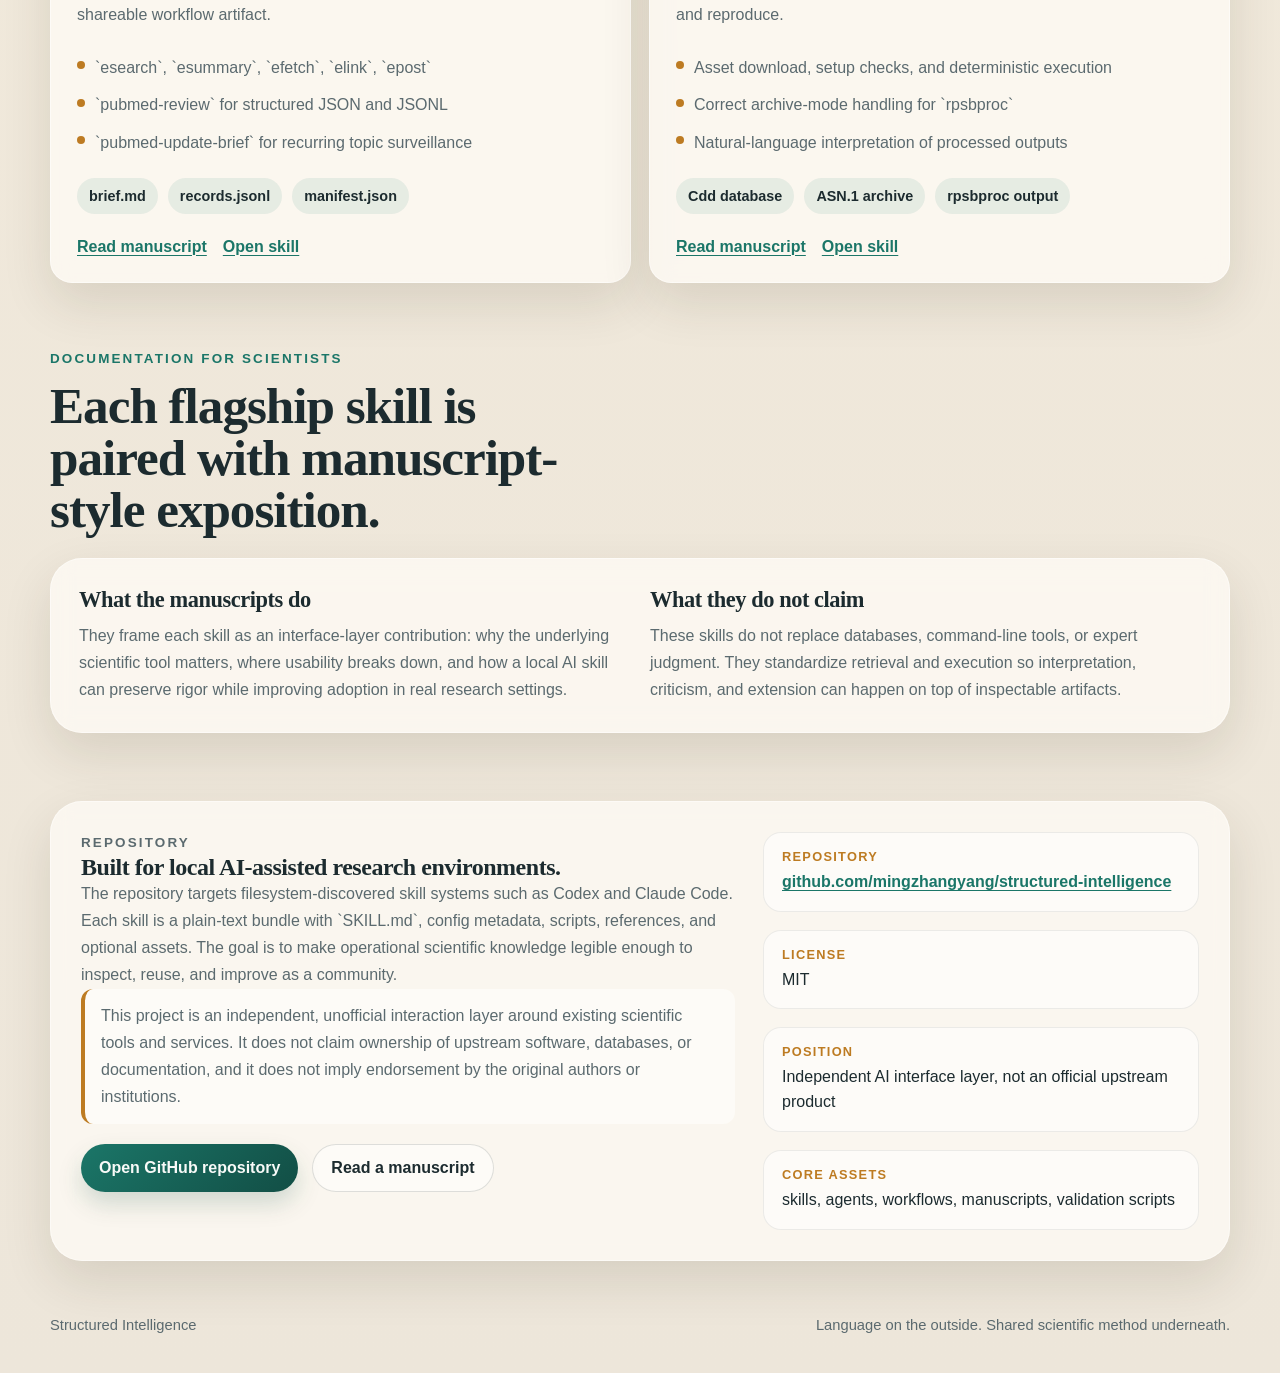
==== commit bfd9ca09: "Publish manuscript web pages" ====
--- a/docs/index.html
+++ b/docs/index.html
@@ -19,7 +19,7 @@
     <meta name="color-scheme" content="light only" />
     <link rel="canonical" href="https://mingzhangyang.github.io/structured-intelligence/" />
     <link rel="icon" href="./logo.svg" type="image/svg+xml" />
-    <link rel="apple-touch-icon" href="./logo.svg" />
+    <link rel="apple-touch-icon" href="./logo.png" />
     <link rel="manifest" href="./site.webmanifest" />
 
     <meta property="og:type" content="website" />
@@ -30,16 +30,19 @@
       content="Reusable local AI skills for literature retrieval, scientific workflows, domain annotation, and transparent scientific automation."
     />
     <meta property="og:url" content="https://mingzhangyang.github.io/structured-intelligence/" />
-    <meta property="og:image" content="https://mingzhangyang.github.io/structured-intelligence/logo.svg" />
-    <meta property="og:image:type" content="image/svg+xml" />
-
-    <meta name="twitter:card" content="summary" />
+    <meta property="og:image" content="https://mingzhangyang.github.io/structured-intelligence/social-preview.png" />
+    <meta property="og:image:type" content="image/png" />
+    <meta property="og:image:width" content="1200" />
+    <meta property="og:image:height" content="630" />
+    <meta property="og:image:alt" content="Structured Intelligence social preview card" />
+
+    <meta name="twitter:card" content="summary_large_image" />
     <meta name="twitter:title" content="Structured Intelligence | Skill-Based Scientific Tooling" />
     <meta
       name="twitter:description"
       content="Reusable local AI skills for literature retrieval, scientific workflows, domain annotation, and transparent scientific automation."
     />
-    <meta name="twitter:image" content="https://mingzhangyang.github.io/structured-intelligence/logo.svg" />
+    <meta name="twitter:image" content="https://mingzhangyang.github.io/structured-intelligence/social-preview.png" />
 
     <script type="application/ld+json">
       {
@@ -81,7 +84,7 @@
             },
             "primaryImageOfPage": {
               "@type": "ImageObject",
-              "url": "https://mingzhangyang.github.io/structured-intelligence/logo.svg"
+              "url": "https://mingzhangyang.github.io/structured-intelligence/social-preview.png"
             }
           }
         ]
@@ -306,7 +309,7 @@
                 <span>manifest.json</span>
               </div>
               <div class="card-links">
-                <a href="./ncbi-eutilities-assistant-manuscript.md">Read manuscript</a>
+                <a href="./manuscripts/ncbi-eutilities-assistant/">Read manuscript</a>
                 <a href="../skills/ncbi-eutilities-assistant/SKILL.md">Open skill</a>
               </div>
             </article>
@@ -331,7 +334,7 @@
                 <span>rpsbproc output</span>
               </div>
               <div class="card-links">
-                <a href="./rpsblast-assistant-manuscript.md">Read manuscript</a>
+                <a href="./manuscripts/rpsblast-assistant/">Read manuscript</a>
                 <a href="../skills/rpsblast-assistant/SKILL.md">Open skill</a>
               </div>
             </article>
@@ -386,7 +389,7 @@
                 <a class="button button-primary" href="https://github.com/mingzhangyang/structured-intelligence">
                   Open GitHub repository
                 </a>
-                <a class="button button-secondary" href="./ncbi-eutilities-assistant-manuscript.md">
+                <a class="button button-secondary" href="./manuscripts/">
                   Read a manuscript
                 </a>
               </div>
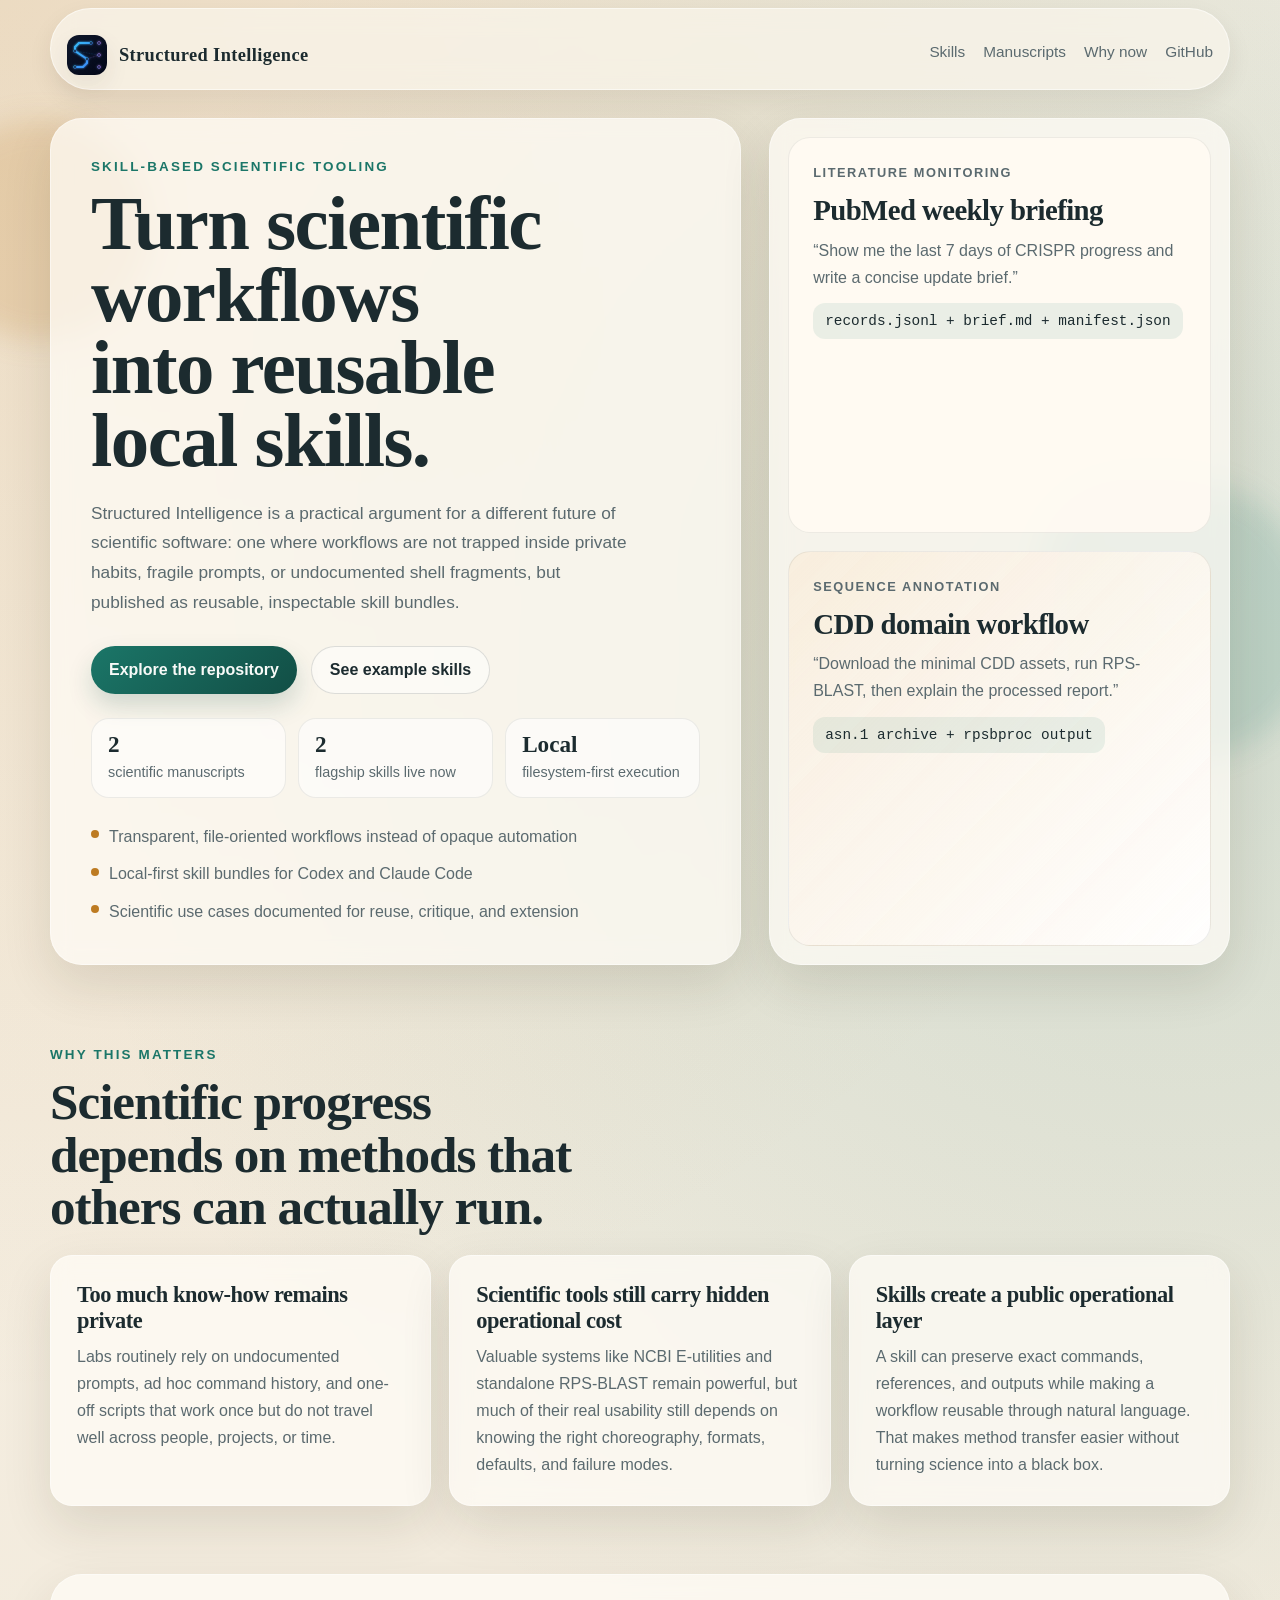
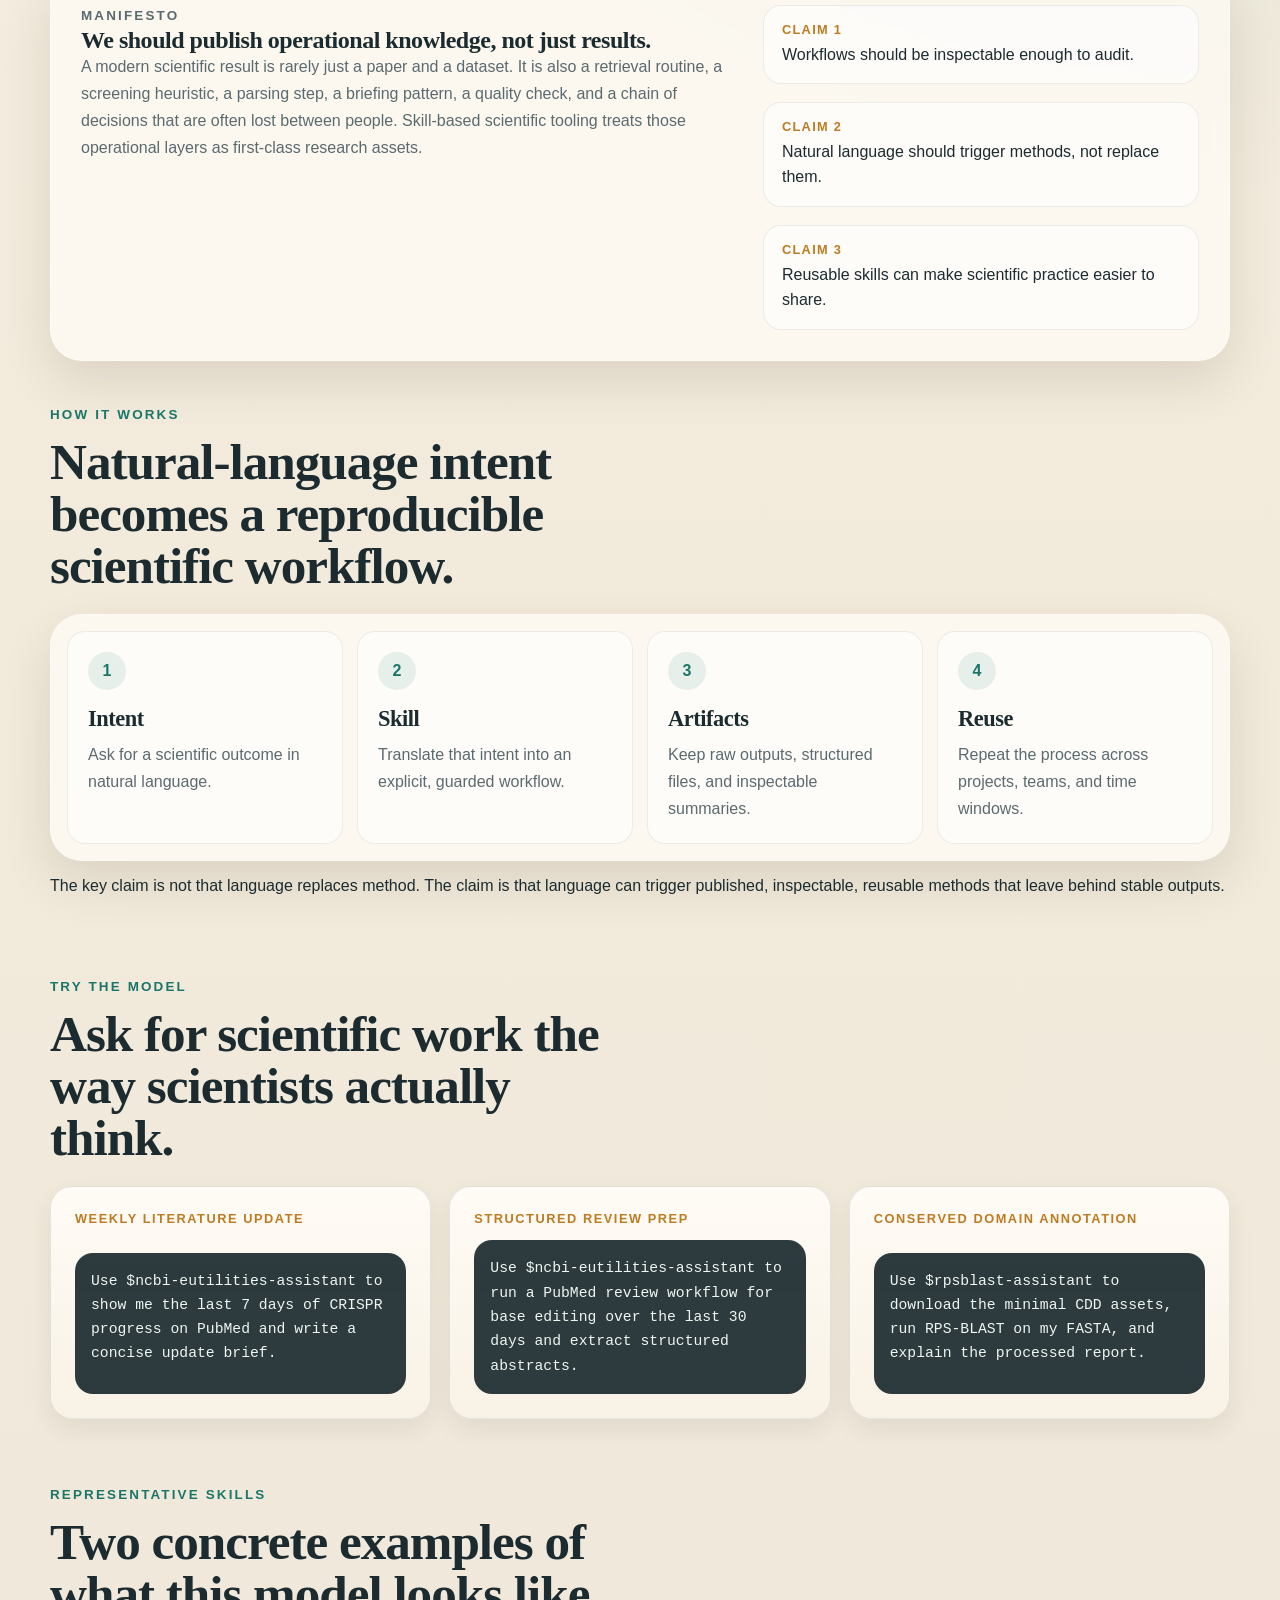
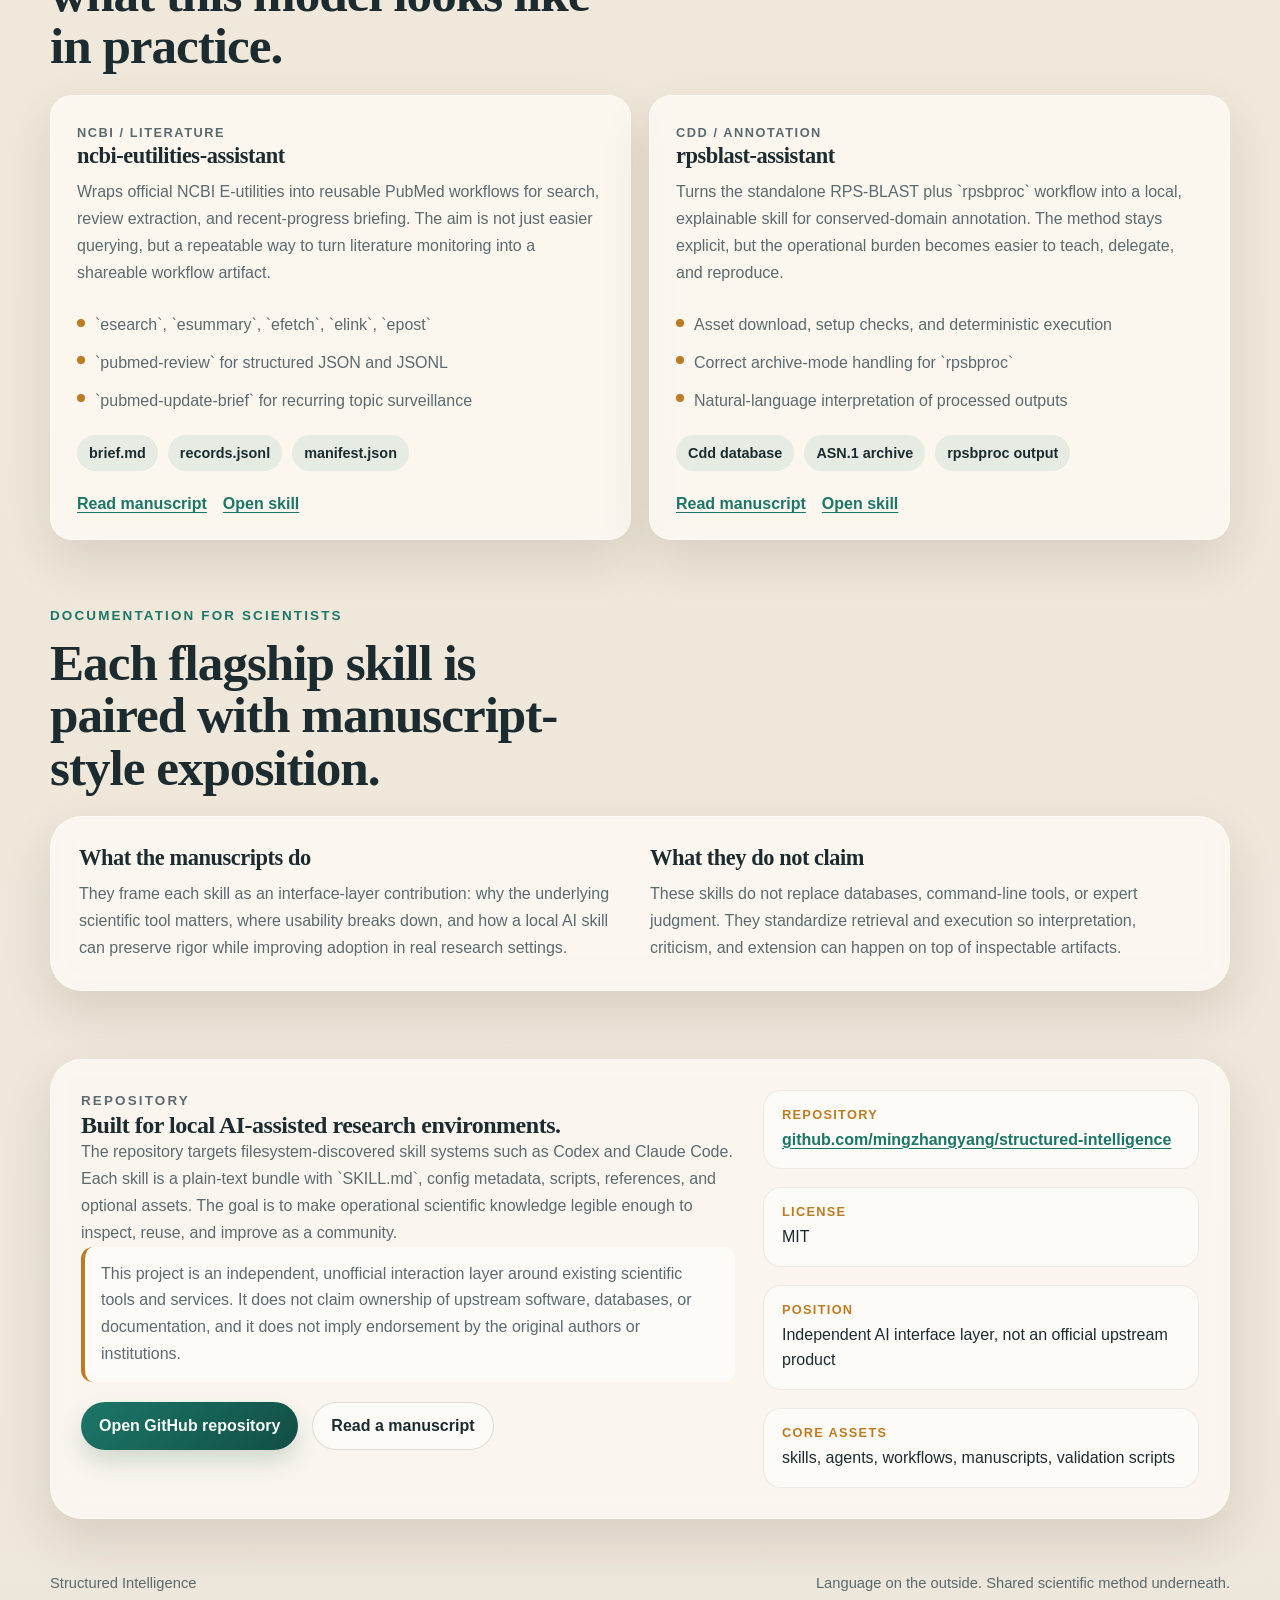
==== commit 802b342c: "Improve manuscript navigation and preview page" ====
--- a/docs/index.html
+++ b/docs/index.html
@@ -238,6 +238,10 @@
         </section>
 
         <section class="section workflow-band">
+          <div class="section-heading reveal reveal-1">
+            <p class="eyebrow">How It Works</p>
+            <h2>Natural-language intent becomes a reproducible scientific workflow.</h2>
+          </div>
           <div class="workflow-frame reveal reveal-2">
             <div class="workflow-step">
               <span>1</span>
@@ -259,6 +263,13 @@
               <h3>Reuse</h3>
               <p>Repeat the process across projects, teams, and time windows.</p>
             </div>
+          </div>
+          <div class="workflow-note reveal reveal-3">
+            <p>
+              The key claim is not that language replaces method. The claim is that
+              language can trigger published, inspectable, reusable methods that leave
+              behind stable outputs.
+            </p>
           </div>
         </section>
 
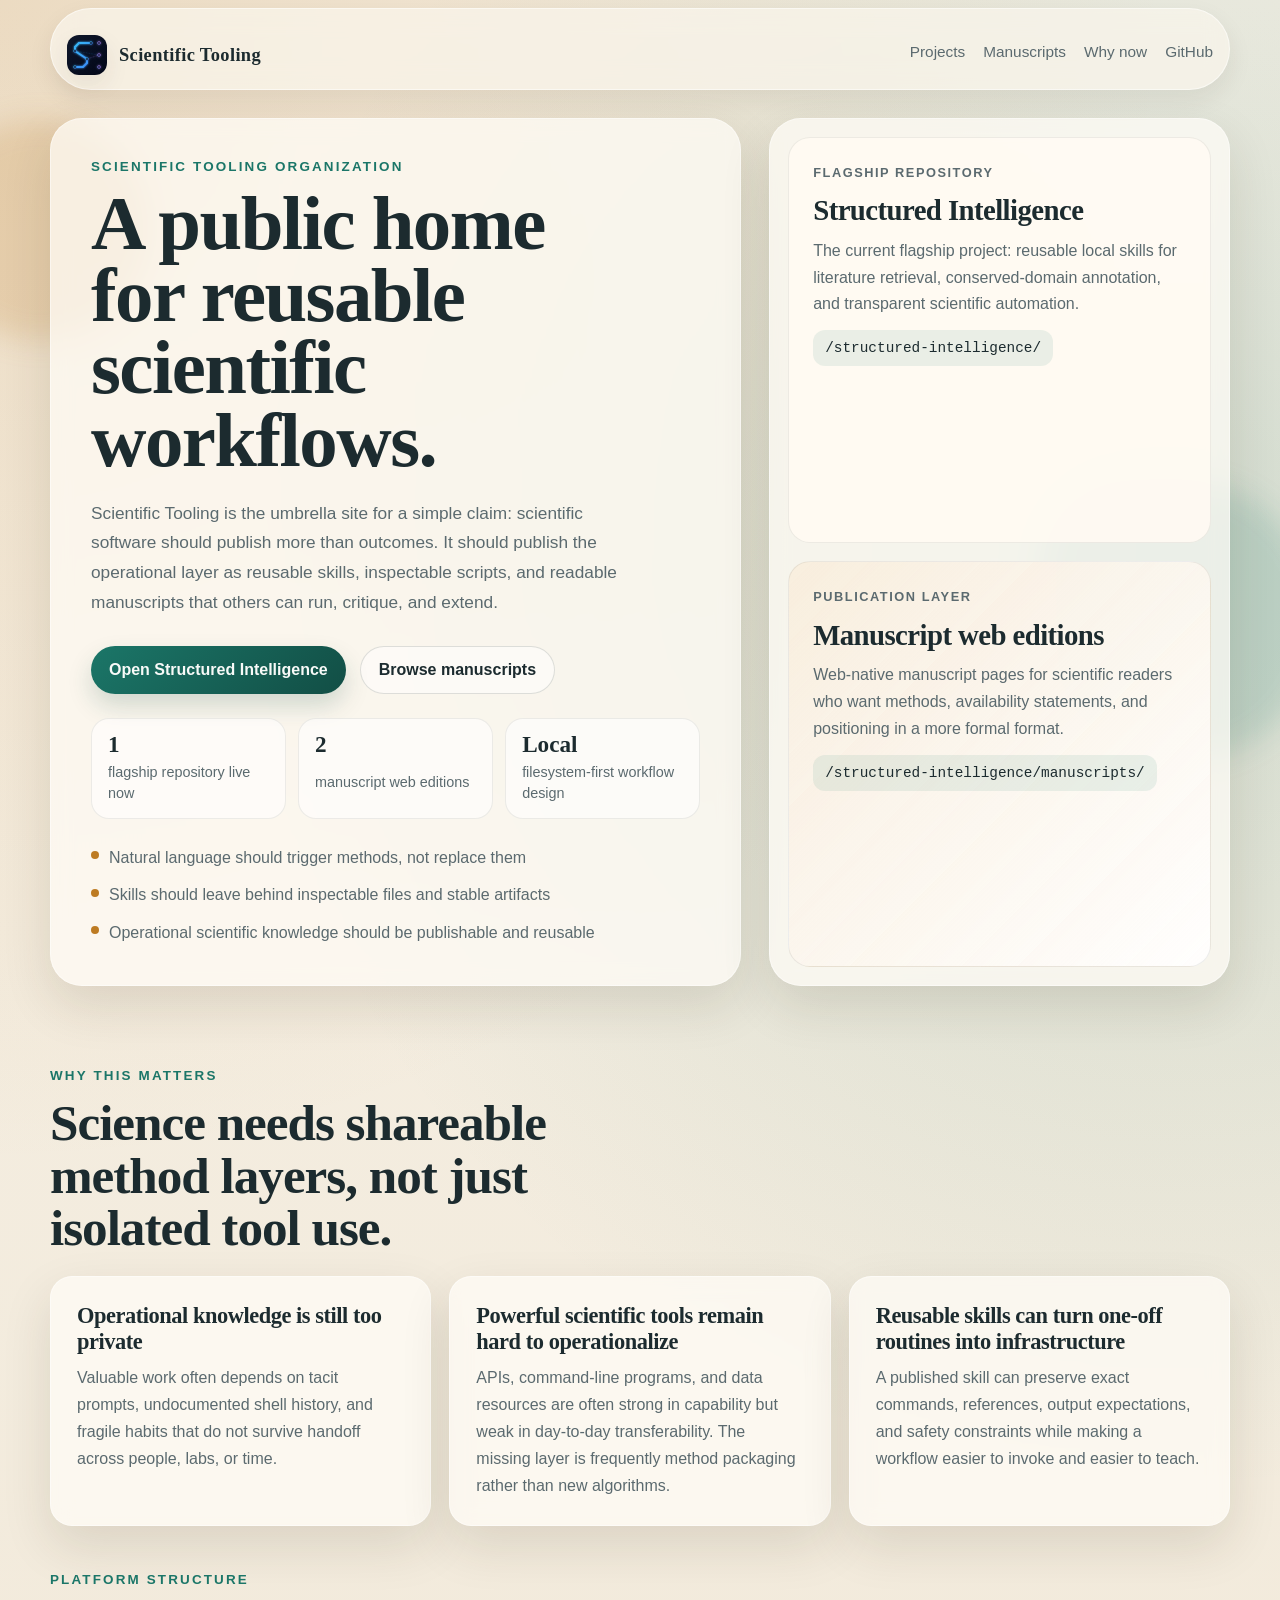
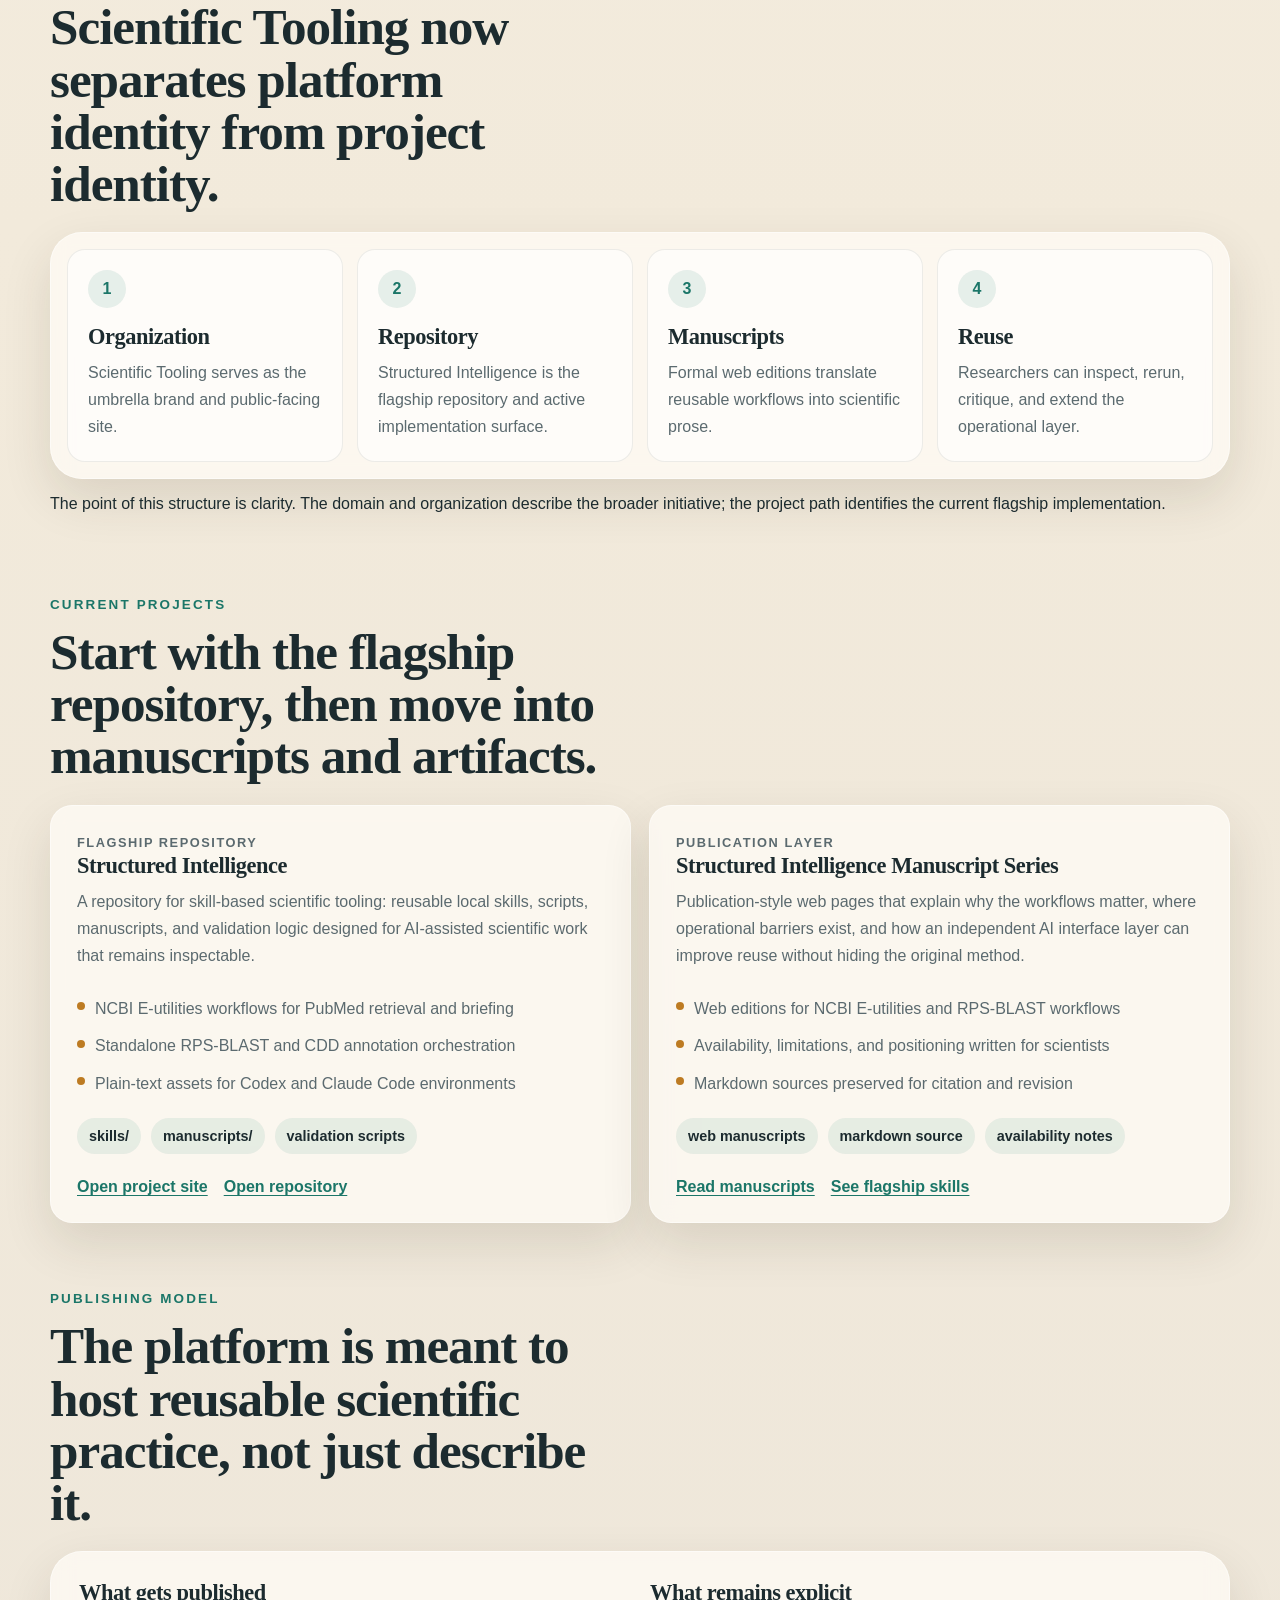
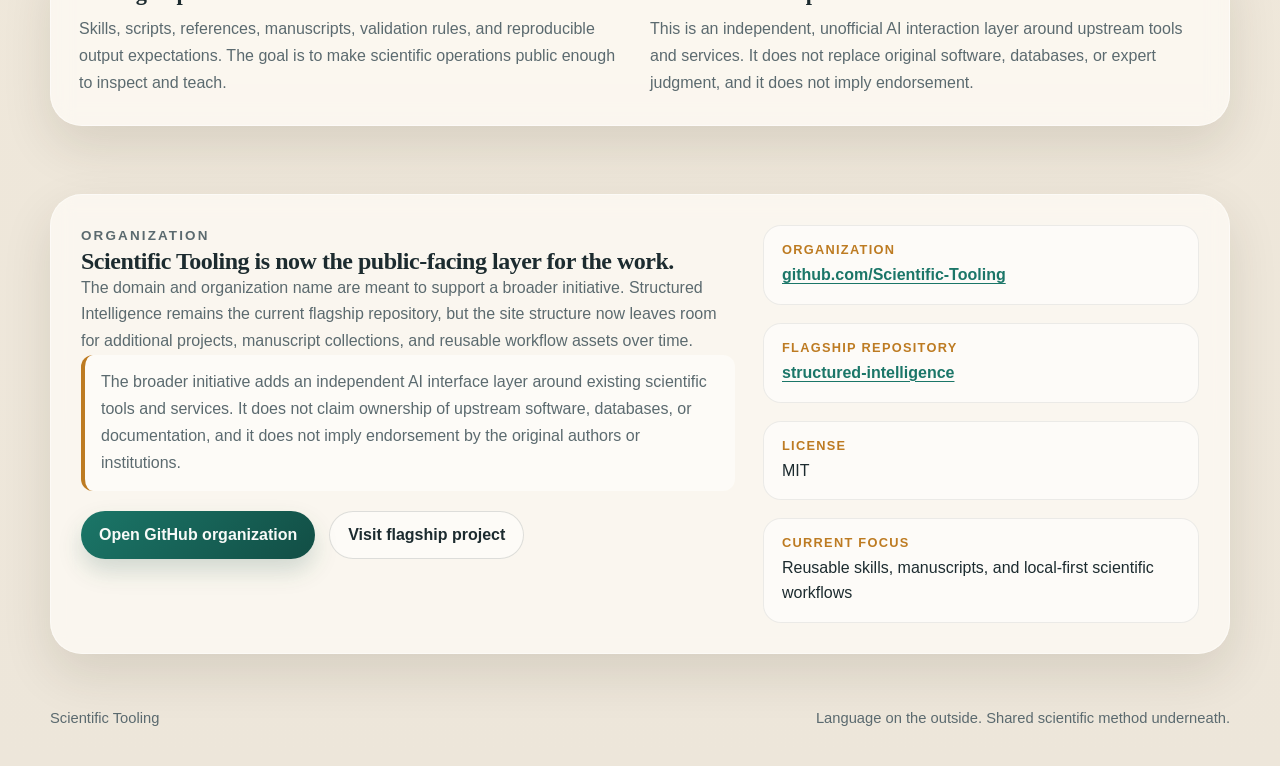
==== commit fd475902: "Nest manuscript pages under structured-intelligence" ====
--- a/docs/index.html
+++ b/docs/index.html
@@ -3,46 +3,46 @@
   <head>
     <meta charset="UTF-8" />
     <meta name="viewport" content="width=device-width, initial-scale=1.0" />
-    <title>Structured Intelligence | Skill-Based Scientific Tooling</title>
+    <title>Scientific Tooling | Reusable Scientific Workflows</title>
     <meta
       name="description"
-      content="Structured Intelligence is a repository for skill-based scientific tooling: reusable local AI skills for literature retrieval, domain annotation, research workflows, and transparent scientific automation."
+      content="Scientific Tooling is a public-facing home for reusable scientific workflows, manuscript-style documentation, and local-first AI interface layers for research."
     />
     <meta
       name="keywords"
-      content="scientific tooling, AI research workflows, skill-based tooling, NCBI E-utilities, PubMed workflow, RPS-BLAST, scientific automation, local AI tools"
+      content="scientific tooling, reusable scientific workflows, AI research workflows, scientific automation, local AI tools, research infrastructure"
     />
     <meta name="author" content="Ming Zhang" />
     <meta name="robots" content="index,follow,max-image-preview:large,max-snippet:-1,max-video-preview:-1" />
     <meta name="googlebot" content="index,follow,max-image-preview:large,max-snippet:-1,max-video-preview:-1" />
     <meta name="theme-color" content="#1b7668" />
     <meta name="color-scheme" content="light only" />
-    <link rel="canonical" href="https://mingzhangyang.github.io/structured-intelligence/" />
+    <link rel="canonical" href="https://scientifictooling.org/" />
     <link rel="icon" href="./logo.svg" type="image/svg+xml" />
     <link rel="apple-touch-icon" href="./logo.png" />
     <link rel="manifest" href="./site.webmanifest" />
 
     <meta property="og:type" content="website" />
-    <meta property="og:site_name" content="Structured Intelligence" />
-    <meta property="og:title" content="Structured Intelligence | Skill-Based Scientific Tooling" />
+    <meta property="og:site_name" content="Scientific Tooling" />
+    <meta property="og:title" content="Scientific Tooling | Reusable Scientific Workflows" />
     <meta
       property="og:description"
-      content="Reusable local AI skills for literature retrieval, scientific workflows, domain annotation, and transparent scientific automation."
+      content="A public-facing home for reusable scientific workflows, inspectable manuscripts, and local-first AI interface layers."
     />
-    <meta property="og:url" content="https://mingzhangyang.github.io/structured-intelligence/" />
-    <meta property="og:image" content="https://mingzhangyang.github.io/structured-intelligence/social-preview.png" />
+    <meta property="og:url" content="https://scientifictooling.org/" />
+    <meta property="og:image" content="https://scientifictooling.org/social-preview.png" />
     <meta property="og:image:type" content="image/png" />
     <meta property="og:image:width" content="1200" />
     <meta property="og:image:height" content="630" />
-    <meta property="og:image:alt" content="Structured Intelligence social preview card" />
+    <meta property="og:image:alt" content="Scientific Tooling social preview card" />
 
     <meta name="twitter:card" content="summary_large_image" />
-    <meta name="twitter:title" content="Structured Intelligence | Skill-Based Scientific Tooling" />
+    <meta name="twitter:title" content="Scientific Tooling | Reusable Scientific Workflows" />
     <meta
       name="twitter:description"
-      content="Reusable local AI skills for literature retrieval, scientific workflows, domain annotation, and transparent scientific automation."
+      content="A public-facing home for reusable scientific workflows, inspectable manuscripts, and local-first AI interface layers."
     />
-    <meta name="twitter:image" content="https://mingzhangyang.github.io/structured-intelligence/social-preview.png" />
+    <meta name="twitter:image" content="https://scientifictooling.org/social-preview.png" />
 
     <script type="application/ld+json">
       {
@@ -50,41 +50,41 @@
         "@graph": [
           {
             "@type": "WebSite",
-            "@id": "https://mingzhangyang.github.io/structured-intelligence/#website",
-            "url": "https://mingzhangyang.github.io/structured-intelligence/",
-            "name": "Structured Intelligence",
-            "description": "Skill-based scientific tooling for local AI-assisted research workflows.",
+            "@id": "https://scientifictooling.org/#website",
+            "url": "https://scientifictooling.org/",
+            "name": "Scientific Tooling",
+            "description": "A public-facing home for reusable scientific workflows and local AI-assisted research infrastructure.",
             "publisher": {
-              "@id": "https://mingzhangyang.github.io/structured-intelligence/#organization"
+              "@id": "https://scientifictooling.org/#organization"
             }
           },
           {
             "@type": "Organization",
-            "@id": "https://mingzhangyang.github.io/structured-intelligence/#organization",
-            "name": "Structured Intelligence",
-            "url": "https://mingzhangyang.github.io/structured-intelligence/",
+            "@id": "https://scientifictooling.org/#organization",
+            "name": "Scientific Tooling",
+            "url": "https://scientifictooling.org/",
             "logo": {
               "@type": "ImageObject",
-              "url": "https://mingzhangyang.github.io/structured-intelligence/logo.svg"
+              "url": "https://scientifictooling.org/logo.svg"
             },
             "sameAs": [
-              "https://github.com/mingzhangyang/structured-intelligence"
+              "https://github.com/Scientific-Tooling"
             ]
           },
           {
             "@type": "CollectionPage",
-            "@id": "https://mingzhangyang.github.io/structured-intelligence/#page",
-            "url": "https://mingzhangyang.github.io/structured-intelligence/",
-            "name": "Structured Intelligence",
+            "@id": "https://scientifictooling.org/#page",
+            "url": "https://scientifictooling.org/",
+            "name": "Scientific Tooling",
             "isPartOf": {
-              "@id": "https://mingzhangyang.github.io/structured-intelligence/#website"
+              "@id": "https://scientifictooling.org/#website"
             },
             "about": {
-              "@id": "https://mingzhangyang.github.io/structured-intelligence/#organization"
+              "@id": "https://scientifictooling.org/#organization"
             },
             "primaryImageOfPage": {
               "@type": "ImageObject",
-              "url": "https://mingzhangyang.github.io/structured-intelligence/social-preview.png"
+              "url": "https://scientifictooling.org/social-preview.png"
             }
           }
         ]
@@ -96,77 +96,78 @@
     <div class="page-shell">
       <header class="hero">
         <nav class="topbar" aria-label="Primary">
-          <a class="brand" href="#top" aria-label="Structured Intelligence home">
+          <a class="brand" href="#top" aria-label="Scientific Tooling home">
             <img src="./logo.svg" alt="" width="40" height="40" />
-            <span>Structured Intelligence</span>
+            <span>Scientific Tooling</span>
           </a>
           <div class="topbar-links">
-            <a href="#skills">Skills</a>
+            <a href="#projects">Projects</a>
             <a href="#manuscripts">Manuscripts</a>
             <a href="#why">Why now</a>
-            <a href="https://github.com/mingzhangyang/structured-intelligence">GitHub</a>
+            <a href="https://github.com/Scientific-Tooling">GitHub</a>
           </div>
         </nav>
 
         <section class="hero-grid" id="top">
           <div class="hero-copy reveal reveal-1">
-            <p class="eyebrow">Skill-Based Scientific Tooling</p>
-            <h1>Turn scientific workflows into reusable local skills.</h1>
+            <p class="eyebrow">Scientific Tooling Organization</p>
+            <h1>A public home for reusable scientific workflows.</h1>
             <p class="lede">
-              Structured Intelligence is a practical argument for a different future
-              of scientific software: one where workflows are not trapped inside
-              private habits, fragile prompts, or undocumented shell fragments, but
-              published as reusable, inspectable skill bundles.
+              Scientific Tooling is the umbrella site for a simple claim: scientific
+              software should publish more than outcomes. It should publish the
+              operational layer as reusable skills, inspectable scripts, and readable
+              manuscripts that others can run, critique, and extend.
             </p>
             <div class="hero-actions">
-              <a class="button button-primary" href="https://github.com/mingzhangyang/structured-intelligence">
-                Explore the repository
+              <a class="button button-primary" href="./structured-intelligence/">
+                Open Structured Intelligence
               </a>
-              <a class="button button-secondary" href="#skills">
-                See example skills
+              <a class="button button-secondary" href="./structured-intelligence/manuscripts/">
+                Browse manuscripts
               </a>
             </div>
-            <div class="hero-facts" aria-label="Project highlights">
+            <div class="hero-facts" aria-label="Platform highlights">
+              <article class="fact-chip">
+                <span class="fact-value">1</span>
+                <span class="fact-label">flagship repository live now</span>
+              </article>
               <article class="fact-chip">
                 <span class="fact-value">2</span>
-                <span class="fact-label">scientific manuscripts</span>
-              </article>
-              <article class="fact-chip">
-                <span class="fact-value">2</span>
-                <span class="fact-label">flagship skills live now</span>
+                <span class="fact-label">manuscript web editions</span>
               </article>
               <article class="fact-chip">
                 <span class="fact-value">Local</span>
-                <span class="fact-label">filesystem-first execution</span>
-              </article>
-            </div>
-            <ul class="signal-list" aria-label="Repository promises">
-              <li>Transparent, file-oriented workflows instead of opaque automation</li>
-              <li>Local-first skill bundles for Codex and Claude Code</li>
-              <li>Scientific use cases documented for reuse, critique, and extension</li>
+                <span class="fact-label">filesystem-first workflow design</span>
+              </article>
+            </div>
+            <ul class="signal-list" aria-label="Platform promises">
+              <li>Natural language should trigger methods, not replace them</li>
+              <li>Skills should leave behind inspectable files and stable artifacts</li>
+              <li>Operational scientific knowledge should be publishable and reusable</li>
             </ul>
           </div>
 
-          <aside class="hero-panel reveal reveal-2" aria-label="Example skill outputs">
+          <aside class="hero-panel reveal reveal-2" aria-label="Current platform entry points">
             <div class="panel-stack">
               <article class="mini-card">
-                <p class="mini-label">Literature monitoring</p>
-                <h2>PubMed weekly briefing</h2>
+                <p class="mini-label">Flagship repository</p>
+                <h2>Structured Intelligence</h2>
                 <p>
-                  “Show me the last 7 days of CRISPR progress and write a concise
-                  update brief.”
+                  The current flagship project: reusable local skills for literature
+                  retrieval, conserved-domain annotation, and transparent scientific
+                  automation.
                 </p>
-                <code>records.jsonl + brief.md + manifest.json</code>
+                <code>/structured-intelligence/</code>
               </article>
 
               <article class="mini-card accent-card">
-                <p class="mini-label">Sequence annotation</p>
-                <h2>CDD domain workflow</h2>
+                <p class="mini-label">Publication layer</p>
+                <h2>Manuscript web editions</h2>
                 <p>
-                  “Download the minimal CDD assets, run RPS-BLAST, then explain
-                  the processed report.”
+                  Web-native manuscript pages for scientific readers who want methods,
+                  availability statements, and positioning in a more formal format.
                 </p>
-                <code>asn.1 archive + rpsbproc output</code>
+                <code>/structured-intelligence/manuscripts/</code>
               </article>
             </div>
           </aside>
@@ -177,202 +178,148 @@
         <section class="section thesis" id="why">
           <div class="section-heading reveal reveal-1">
             <p class="eyebrow">Why this matters</p>
-            <h2>Scientific progress depends on methods that others can actually run.</h2>
+            <h2>Science needs shareable method layers, not just isolated tool use.</h2>
           </div>
           <div class="thesis-grid">
             <article class="thesis-card reveal reveal-1">
-              <h3>Too much know-how remains private</h3>
-              <p>
-                Labs routinely rely on undocumented prompts, ad hoc command history,
-                and one-off scripts that work once but do not travel well across
-                people, projects, or time.
+              <h3>Operational knowledge is still too private</h3>
+              <p>
+                Valuable work often depends on tacit prompts, undocumented shell
+                history, and fragile habits that do not survive handoff across people,
+                labs, or time.
               </p>
             </article>
             <article class="thesis-card reveal reveal-2">
-              <h3>Scientific tools still carry hidden operational cost</h3>
-              <p>
-                Valuable systems like NCBI E-utilities and standalone RPS-BLAST remain
-                powerful, but much of their real usability still depends on knowing
-                the right choreography, formats, defaults, and failure modes.
+              <h3>Powerful scientific tools remain hard to operationalize</h3>
+              <p>
+                APIs, command-line programs, and data resources are often strong in
+                capability but weak in day-to-day transferability. The missing layer
+                is frequently method packaging rather than new algorithms.
               </p>
             </article>
             <article class="thesis-card reveal reveal-3">
-              <h3>Skills create a public operational layer</h3>
-              <p>
-                A skill can preserve exact commands, references, and outputs while
-                making a workflow reusable through natural language. That makes method
-                transfer easier without turning science into a black box.
-              </p>
-            </article>
-          </div>
-        </section>
-
-        <section class="section manifesto">
-          <div class="repo-panel reveal reveal-2">
-            <div>
-              <p class="eyebrow">Manifesto</p>
-              <h2>We should publish operational knowledge, not just results.</h2>
-              <p>
-                A modern scientific result is rarely just a paper and a dataset. It is
-                also a retrieval routine, a screening heuristic, a parsing step, a
-                briefing pattern, a quality check, and a chain of decisions that are
-                often lost between people. Skill-based scientific tooling treats those
-                operational layers as first-class research assets.
-              </p>
-            </div>
-            <dl class="repo-meta">
-              <div>
-                <dt>Claim 1</dt>
-                <dd>Workflows should be inspectable enough to audit.</dd>
-              </div>
-              <div>
-                <dt>Claim 2</dt>
-                <dd>Natural language should trigger methods, not replace them.</dd>
-              </div>
-              <div>
-                <dt>Claim 3</dt>
-                <dd>Reusable skills can make scientific practice easier to share.</dd>
-              </div>
-            </dl>
+              <h3>Reusable skills can turn one-off routines into infrastructure</h3>
+              <p>
+                A published skill can preserve exact commands, references, output
+                expectations, and safety constraints while making a workflow easier to
+                invoke and easier to teach.
+              </p>
+            </article>
           </div>
         </section>
 
         <section class="section workflow-band">
           <div class="section-heading reveal reveal-1">
-            <p class="eyebrow">How It Works</p>
-            <h2>Natural-language intent becomes a reproducible scientific workflow.</h2>
+            <p class="eyebrow">Platform Structure</p>
+            <h2>Scientific Tooling now separates platform identity from project identity.</h2>
           </div>
           <div class="workflow-frame reveal reveal-2">
             <div class="workflow-step">
               <span>1</span>
-              <h3>Intent</h3>
-              <p>Ask for a scientific outcome in natural language.</p>
+              <h3>Organization</h3>
+              <p>Scientific Tooling serves as the umbrella brand and public-facing site.</p>
             </div>
             <div class="workflow-step">
               <span>2</span>
-              <h3>Skill</h3>
-              <p>Translate that intent into an explicit, guarded workflow.</p>
+              <h3>Repository</h3>
+              <p>Structured Intelligence is the flagship repository and active implementation surface.</p>
             </div>
             <div class="workflow-step">
               <span>3</span>
-              <h3>Artifacts</h3>
-              <p>Keep raw outputs, structured files, and inspectable summaries.</p>
+              <h3>Manuscripts</h3>
+              <p>Formal web editions translate reusable workflows into scientific prose.</p>
             </div>
             <div class="workflow-step">
               <span>4</span>
               <h3>Reuse</h3>
-              <p>Repeat the process across projects, teams, and time windows.</p>
+              <p>Researchers can inspect, rerun, critique, and extend the operational layer.</p>
             </div>
           </div>
           <div class="workflow-note reveal reveal-3">
             <p>
-              The key claim is not that language replaces method. The claim is that
-              language can trigger published, inspectable, reusable methods that leave
-              behind stable outputs.
+              The point of this structure is clarity. The domain and organization
+              describe the broader initiative; the project path identifies the
+              current flagship implementation.
             </p>
           </div>
         </section>
 
-        <section class="section prompt-lab">
+        <section class="section" id="projects">
           <div class="section-heading reveal reveal-1">
-            <p class="eyebrow">Try The Model</p>
-            <h2>Ask for scientific work the way scientists actually think.</h2>
-          </div>
-          <div class="prompt-grid">
-            <article class="prompt-card reveal reveal-1">
-              <p class="card-tag">Weekly literature update</p>
-              <code>Use $ncbi-eutilities-assistant to show me the last 7 days of CRISPR progress on PubMed and write a concise update brief.</code>
-            </article>
-            <article class="prompt-card reveal reveal-2">
-              <p class="card-tag">Structured review prep</p>
-              <code>Use $ncbi-eutilities-assistant to run a PubMed review workflow for base editing over the last 30 days and extract structured abstracts.</code>
-            </article>
-            <article class="prompt-card reveal reveal-3">
-              <p class="card-tag">Conserved domain annotation</p>
-              <code>Use $rpsblast-assistant to download the minimal CDD assets, run RPS-BLAST on my FASTA, and explain the processed report.</code>
-            </article>
-          </div>
-        </section>
-
-        <section class="section" id="skills">
-          <div class="section-heading reveal reveal-1">
-            <p class="eyebrow">Representative Skills</p>
-            <h2>Two concrete examples of what this model looks like in practice.</h2>
+            <p class="eyebrow">Current Projects</p>
+            <h2>Start with the flagship repository, then move into manuscripts and artifacts.</h2>
           </div>
           <div class="card-grid">
             <article class="feature-card reveal reveal-1">
-              <p class="card-tag">NCBI / Literature</p>
-              <h3>ncbi-eutilities-assistant</h3>
-              <p>
-                Wraps official NCBI E-utilities into reusable PubMed workflows for
-                search, review extraction, and recent-progress briefing. The aim is
-                not just easier querying, but a repeatable way to turn literature
-                monitoring into a shareable workflow artifact.
+              <p class="card-tag">Flagship Repository</p>
+              <h3>Structured Intelligence</h3>
+              <p>
+                A repository for skill-based scientific tooling: reusable local skills,
+                scripts, manuscripts, and validation logic designed for AI-assisted
+                scientific work that remains inspectable.
               </p>
               <ul>
-                <li>`esearch`, `esummary`, `efetch`, `elink`, `epost`</li>
-                <li>`pubmed-review` for structured JSON and JSONL</li>
-                <li>`pubmed-update-brief` for recurring topic surveillance</li>
+                <li>NCBI E-utilities workflows for PubMed retrieval and briefing</li>
+                <li>Standalone RPS-BLAST and CDD annotation orchestration</li>
+                <li>Plain-text assets for Codex and Claude Code environments</li>
               </ul>
               <div class="artifact-row">
-                <span>brief.md</span>
-                <span>records.jsonl</span>
-                <span>manifest.json</span>
+                <span>skills/</span>
+                <span>manuscripts/</span>
+                <span>validation scripts</span>
               </div>
               <div class="card-links">
-                <a href="./manuscripts/ncbi-eutilities-assistant/">Read manuscript</a>
-                <a href="../skills/ncbi-eutilities-assistant/SKILL.md">Open skill</a>
-              </div>
-            </article>
-
-            <article class="feature-card reveal reveal-2">
-              <p class="card-tag">CDD / Annotation</p>
-              <h3>rpsblast-assistant</h3>
-              <p>
-                Turns the standalone RPS-BLAST plus `rpsbproc` workflow into a local,
-                explainable skill for conserved-domain annotation. The method stays
-                explicit, but the operational burden becomes easier to teach,
-                delegate, and reproduce.
+                <a href="./structured-intelligence/">Open project site</a>
+                <a href="https://github.com/Scientific-Tooling/structured-intelligence">Open repository</a>
+              </div>
+            </article>
+
+            <article class="feature-card reveal reveal-2" id="manuscripts">
+              <p class="card-tag">Publication Layer</p>
+              <h3>Structured Intelligence Manuscript Series</h3>
+              <p>
+                Publication-style web pages that explain why the workflows matter,
+                where operational barriers exist, and how an independent AI interface
+                layer can improve reuse without hiding the original method.
               </p>
               <ul>
-                <li>Asset download, setup checks, and deterministic execution</li>
-                <li>Correct archive-mode handling for `rpsbproc`</li>
-                <li>Natural-language interpretation of processed outputs</li>
+                <li>Web editions for NCBI E-utilities and RPS-BLAST workflows</li>
+                <li>Availability, limitations, and positioning written for scientists</li>
+                <li>Markdown sources preserved for citation and revision</li>
               </ul>
               <div class="artifact-row">
-                <span>Cdd database</span>
-                <span>ASN.1 archive</span>
-                <span>rpsbproc output</span>
+                <span>web manuscripts</span>
+                <span>markdown source</span>
+                <span>availability notes</span>
               </div>
               <div class="card-links">
-                <a href="./manuscripts/rpsblast-assistant/">Read manuscript</a>
-                <a href="../skills/rpsblast-assistant/SKILL.md">Open skill</a>
-              </div>
-            </article>
-          </div>
-        </section>
-
-        <section class="section manuscripts" id="manuscripts">
+                <a href="./structured-intelligence/manuscripts/">Read manuscripts</a>
+                <a href="./structured-intelligence/#skills">See flagship skills</a>
+              </div>
+            </article>
+          </div>
+        </section>
+
+        <section class="section manuscripts">
           <div class="section-heading reveal reveal-1">
-            <p class="eyebrow">Documentation For Scientists</p>
-            <h2>Each flagship skill is paired with manuscript-style exposition.</h2>
+            <p class="eyebrow">Publishing Model</p>
+            <h2>The platform is meant to host reusable scientific practice, not just describe it.</h2>
           </div>
           <div class="manuscript-strip reveal reveal-2">
             <div>
-              <h3>What the manuscripts do</h3>
-              <p>
-                They frame each skill as an interface-layer contribution: why the
-                underlying scientific tool matters, where usability breaks down, and
-                how a local AI skill can preserve rigor while improving adoption in
-                real research settings.
+              <h3>What gets published</h3>
+              <p>
+                Skills, scripts, references, manuscripts, validation rules, and
+                reproducible output expectations. The goal is to make scientific
+                operations public enough to inspect and teach.
               </p>
             </div>
             <div>
-              <h3>What they do not claim</h3>
-              <p>
-                These skills do not replace databases, command-line tools, or expert
-                judgment. They standardize retrieval and execution so interpretation,
-                criticism, and extension can happen on top of inspectable artifacts.
+              <h3>What remains explicit</h3>
+              <p>
+                This is an independent, unofficial AI interaction layer around
+                upstream tools and services. It does not replace original software,
+                databases, or expert judgment, and it does not imply endorsement.
               </p>
             </div>
           </div>
@@ -381,36 +328,44 @@
         <section class="section repository">
           <div class="repo-panel reveal reveal-2">
             <div>
-              <p class="eyebrow">Repository</p>
-              <h2>Built for local AI-assisted research environments.</h2>
-              <p>
-                The repository targets filesystem-discovered skill systems such as
-                Codex and Claude Code. Each skill is a plain-text bundle with
-                `SKILL.md`, config metadata, scripts, references, and optional assets.
-                The goal is to make operational scientific knowledge legible enough
-                to inspect, reuse, and improve as a community.
+              <p class="eyebrow">Organization</p>
+              <h2>Scientific Tooling is now the public-facing layer for the work.</h2>
+              <p>
+                The domain and organization name are meant to support a broader
+                initiative. Structured Intelligence remains the current flagship
+                repository, but the site structure now leaves room for additional
+                projects, manuscript collections, and reusable workflow assets over
+                time.
               </p>
               <p class="repo-note">
-                This project is an independent, unofficial interaction layer around
+                The broader initiative adds an independent AI interface layer around
                 existing scientific tools and services. It does not claim ownership
                 of upstream software, databases, or documentation, and it does not
                 imply endorsement by the original authors or institutions.
               </p>
               <div class="hero-actions repo-actions">
-                <a class="button button-primary" href="https://github.com/mingzhangyang/structured-intelligence">
-                  Open GitHub repository
+                <a class="button button-primary" href="https://github.com/Scientific-Tooling">
+                  Open GitHub organization
                 </a>
-                <a class="button button-secondary" href="./manuscripts/">
-                  Read a manuscript
+                <a class="button button-secondary" href="./structured-intelligence/">
+                  Visit flagship project
                 </a>
               </div>
             </div>
             <dl class="repo-meta">
               <div>
-                <dt>Repository</dt>
+                <dt>Organization</dt>
                 <dd>
-                  <a href="https://github.com/mingzhangyang/structured-intelligence">
-                    github.com/mingzhangyang/structured-intelligence
+                  <a href="https://github.com/Scientific-Tooling">
+                    github.com/Scientific-Tooling
+                  </a>
+                </dd>
+              </div>
+              <div>
+                <dt>Flagship repository</dt>
+                <dd>
+                  <a href="https://github.com/Scientific-Tooling/structured-intelligence">
+                    structured-intelligence
                   </a>
                 </dd>
               </div>
@@ -419,12 +374,8 @@
                 <dd>MIT</dd>
               </div>
               <div>
-                <dt>Position</dt>
-                <dd>Independent AI interface layer, not an official upstream product</dd>
-              </div>
-              <div>
-                <dt>Core assets</dt>
-                <dd>skills, agents, workflows, manuscripts, validation scripts</dd>
+                <dt>Current focus</dt>
+                <dd>Reusable skills, manuscripts, and local-first scientific workflows</dd>
               </div>
             </dl>
           </div>
@@ -432,7 +383,7 @@
       </main>
 
       <footer class="footer">
-        <p>Structured Intelligence</p>
+        <p>Scientific Tooling</p>
         <p>Language on the outside. Shared scientific method underneath.</p>
       </footer>
     </div>
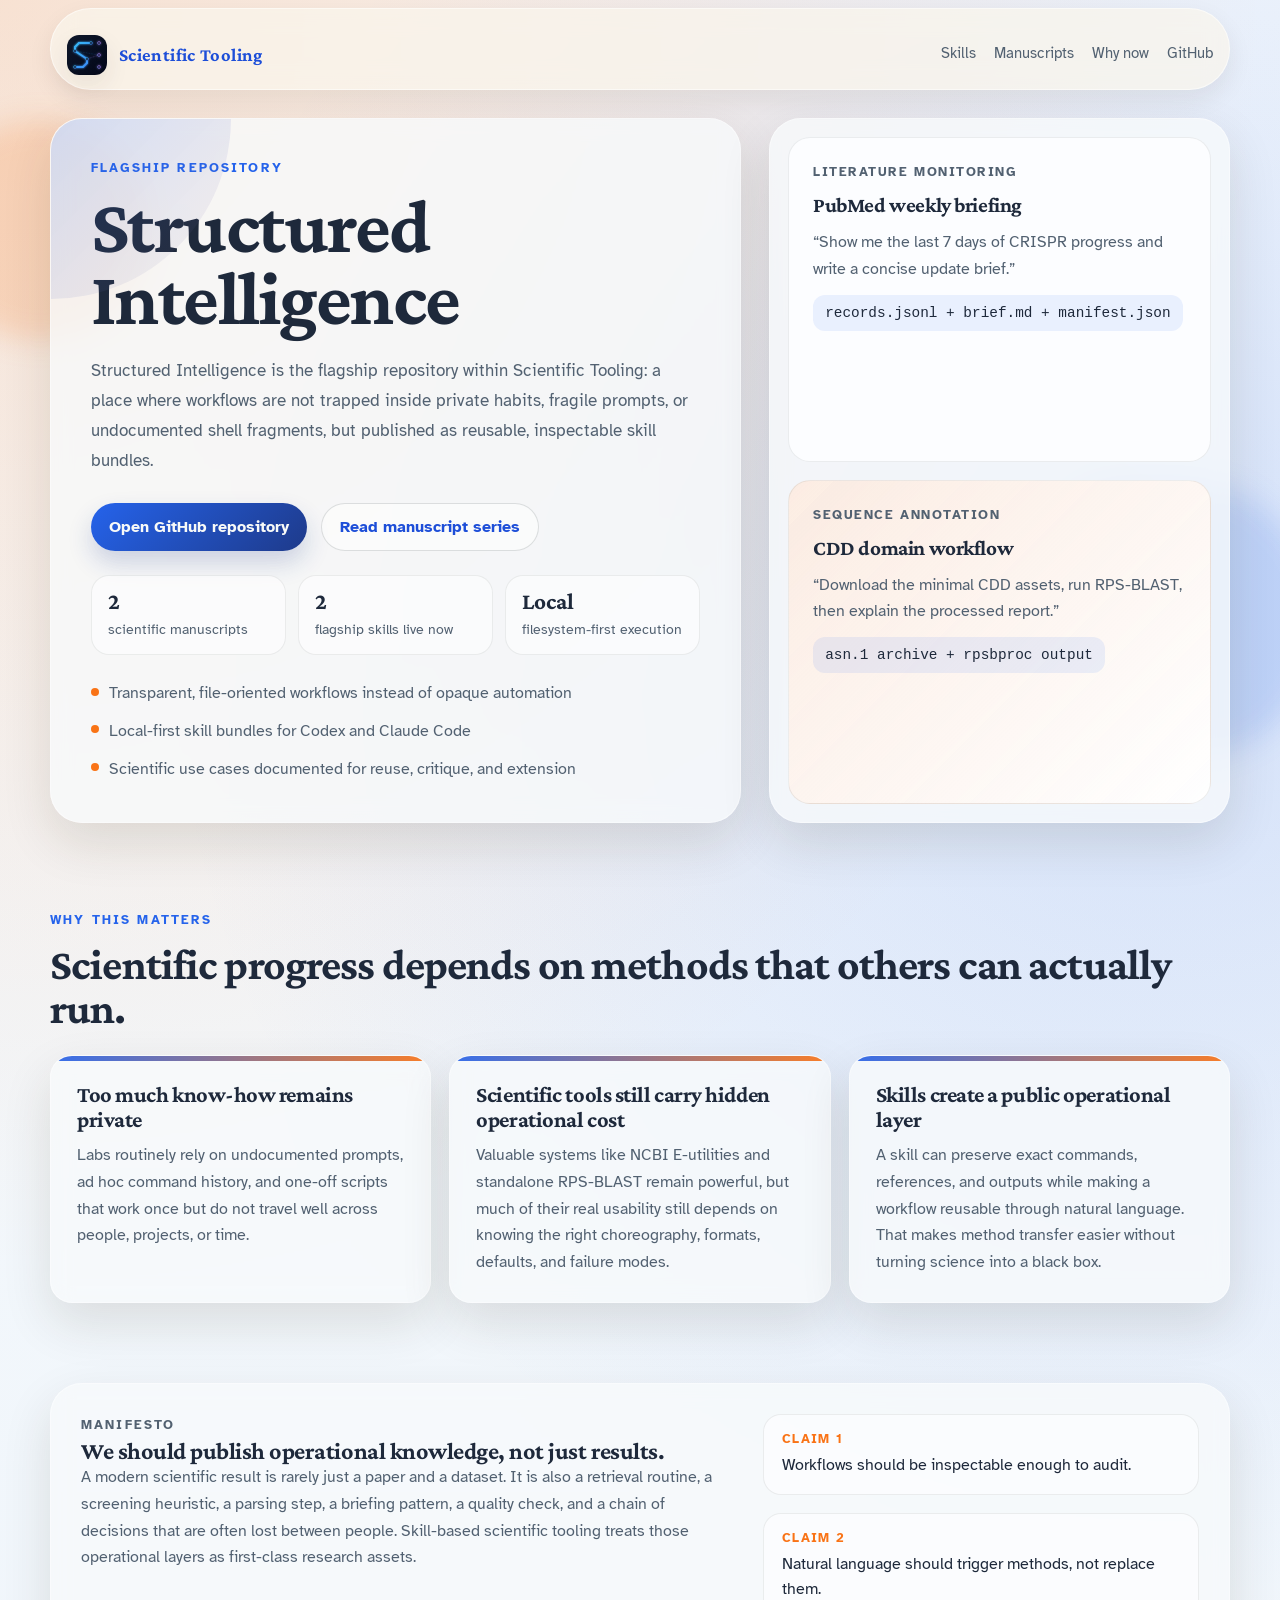
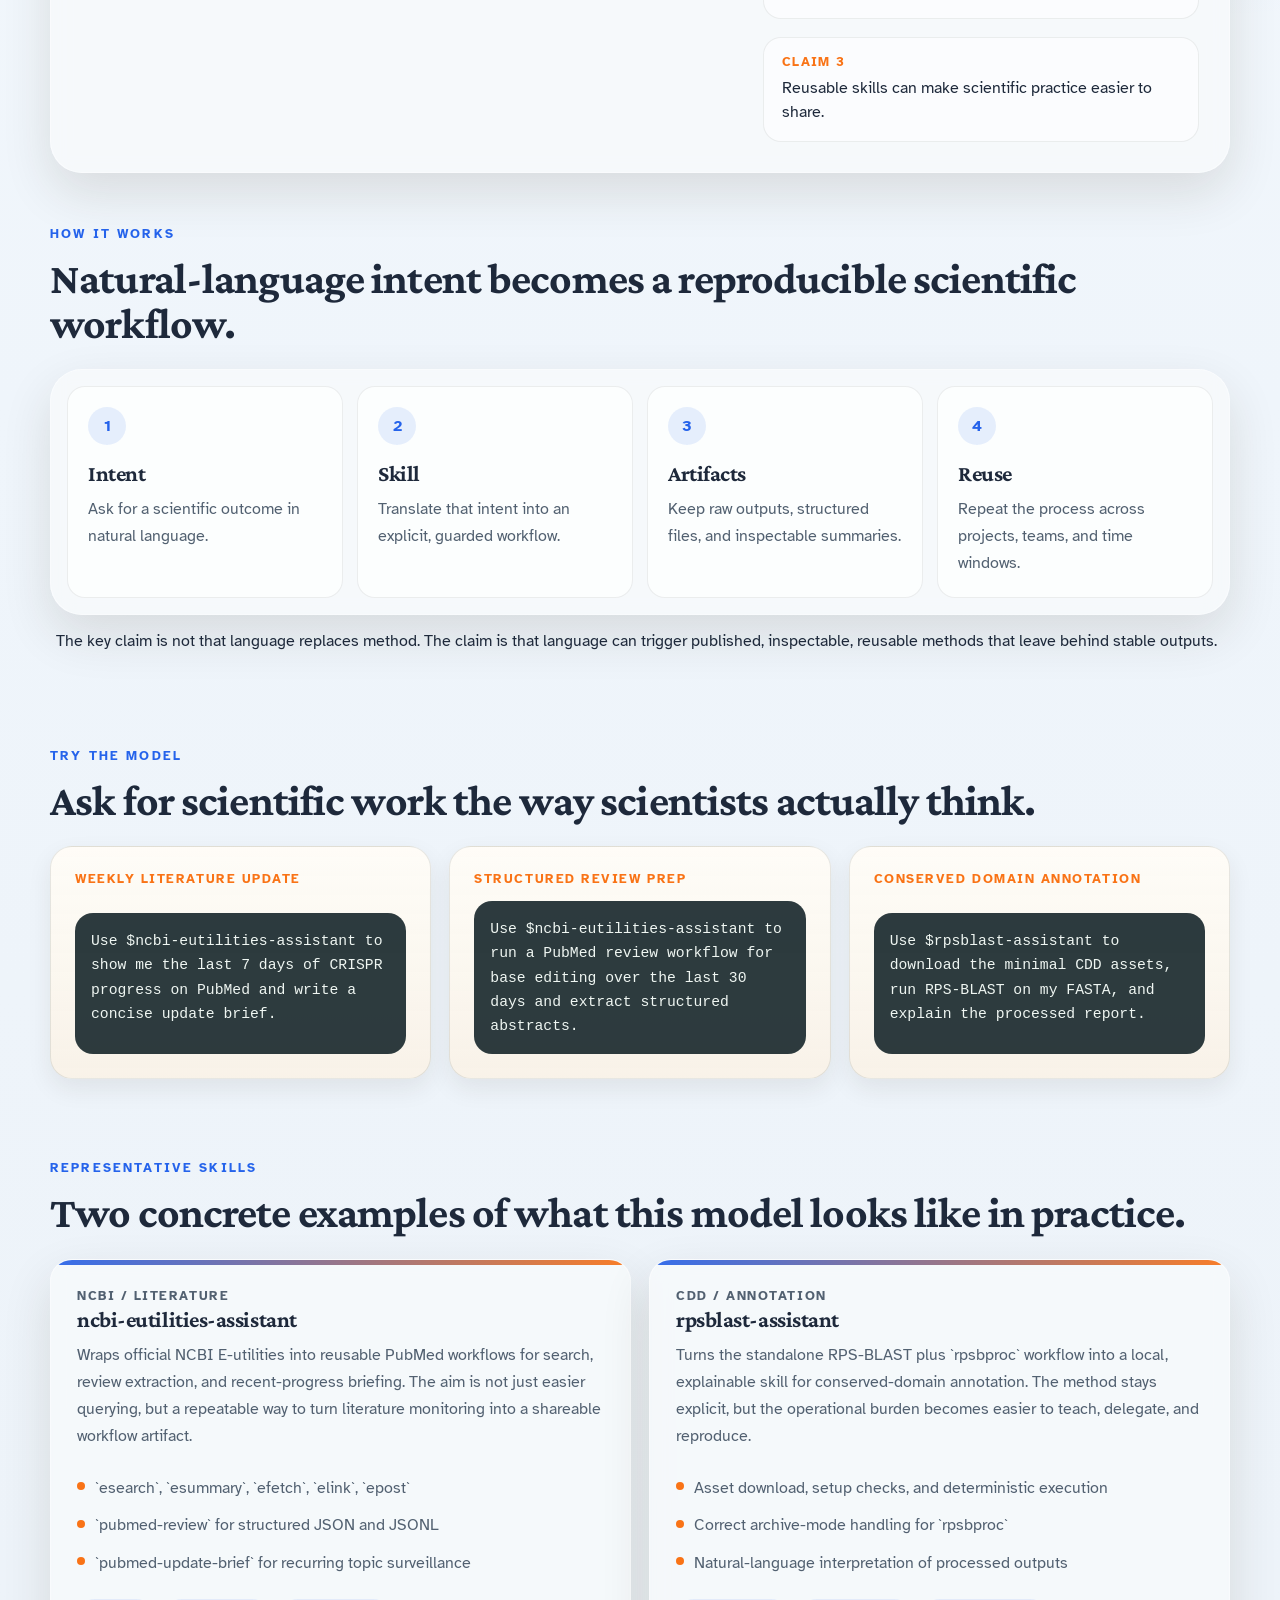
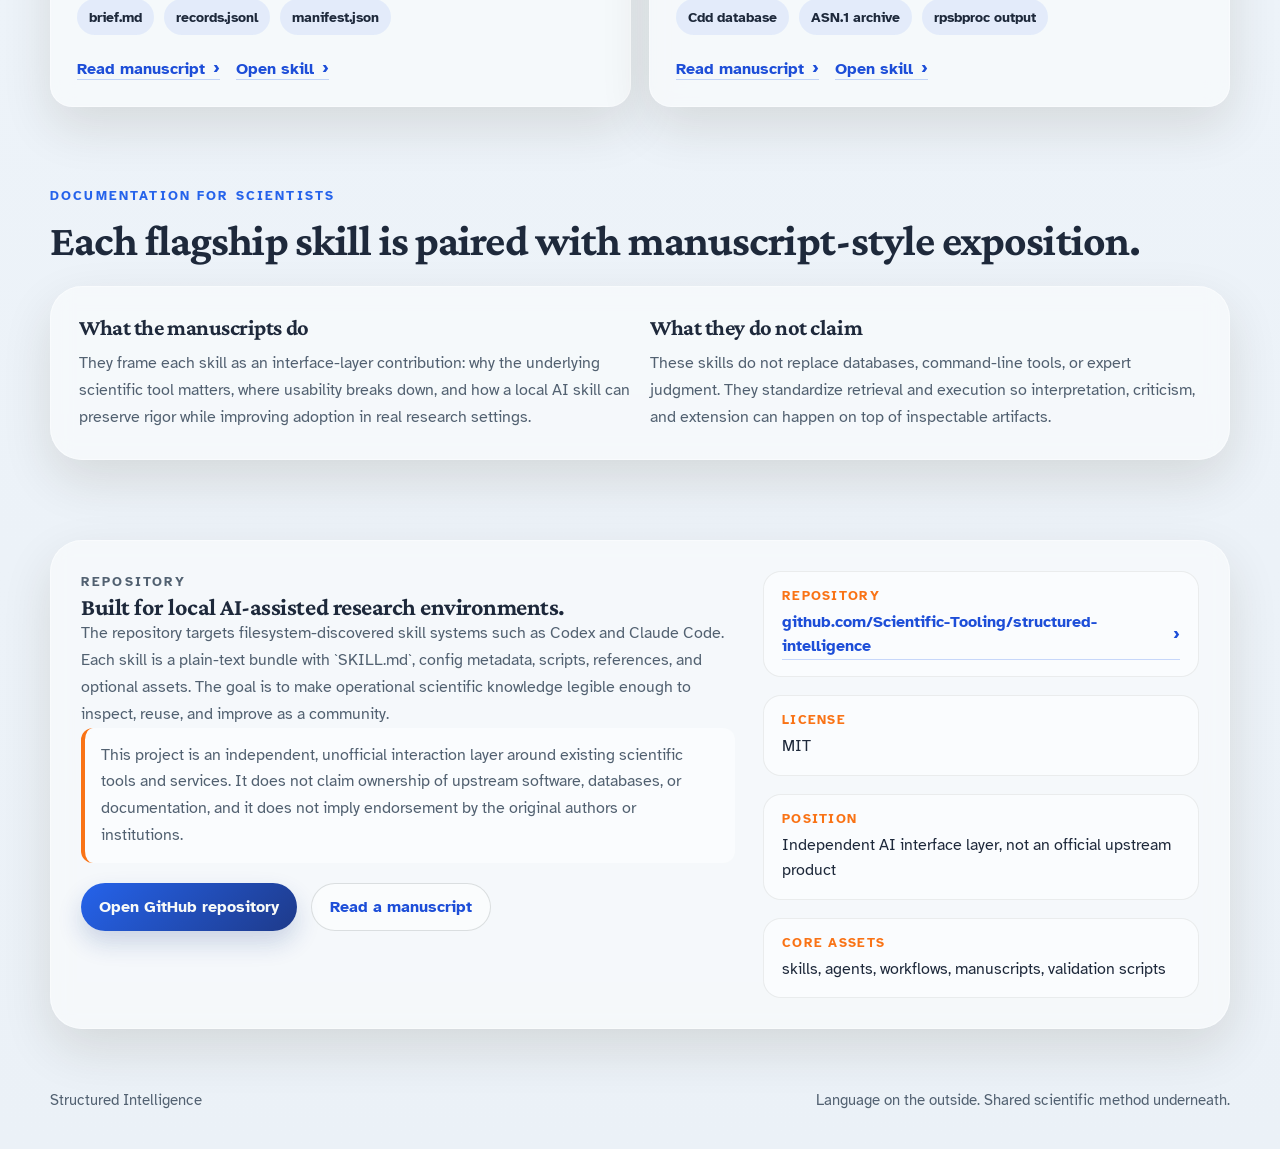
==== commit 7eba02ca: "Split org homepage and improve mobile web UX" ====
--- a/docs/index.html
+++ b/docs/index.html
@@ -3,88 +3,80 @@
   <head>
     <meta charset="UTF-8" />
     <meta name="viewport" content="width=device-width, initial-scale=1.0" />
-    <title>Scientific Tooling | Reusable Scientific Workflows</title>
+    <title>Structured Intelligence | Scientific Tooling</title>
     <meta
       name="description"
-      content="Scientific Tooling is a public-facing home for reusable scientific workflows, manuscript-style documentation, and local-first AI interface layers for research."
+      content="Structured Intelligence is the flagship repository within Scientific Tooling: reusable local AI skills, transparent workflows, and inspectable scientific automation."
     />
     <meta
       name="keywords"
-      content="scientific tooling, reusable scientific workflows, AI research workflows, scientific automation, local AI tools, research infrastructure"
+      content="structured intelligence, scientific tooling, AI research workflows, skill-based tooling, NCBI E-utilities, RPS-BLAST, scientific automation"
     />
     <meta name="author" content="Ming Zhang" />
     <meta name="robots" content="index,follow,max-image-preview:large,max-snippet:-1,max-video-preview:-1" />
     <meta name="googlebot" content="index,follow,max-image-preview:large,max-snippet:-1,max-video-preview:-1" />
     <meta name="theme-color" content="#1b7668" />
     <meta name="color-scheme" content="light only" />
-    <link rel="canonical" href="https://scientifictooling.org/" />
+    <link rel="canonical" href="https://scientifictooling.org/structured-intelligence/" />
     <link rel="icon" href="./logo.svg" type="image/svg+xml" />
     <link rel="apple-touch-icon" href="./logo.png" />
-    <link rel="manifest" href="./site.webmanifest" />
 
     <meta property="og:type" content="website" />
     <meta property="og:site_name" content="Scientific Tooling" />
-    <meta property="og:title" content="Scientific Tooling | Reusable Scientific Workflows" />
+    <meta property="og:title" content="Structured Intelligence | Scientific Tooling" />
     <meta
       property="og:description"
-      content="A public-facing home for reusable scientific workflows, inspectable manuscripts, and local-first AI interface layers."
+      content="The flagship repository within Scientific Tooling: reusable local AI skills, transparent workflows, manuscripts, and inspectable scientific automation."
     />
-    <meta property="og:url" content="https://scientifictooling.org/" />
-    <meta property="og:image" content="https://scientifictooling.org/social-preview.png" />
+    <meta property="og:url" content="https://scientifictooling.org/structured-intelligence/" />
+    <meta property="og:image" content="https://scientifictooling.org/structured-intelligence/social-preview.png" />
     <meta property="og:image:type" content="image/png" />
     <meta property="og:image:width" content="1200" />
     <meta property="og:image:height" content="630" />
-    <meta property="og:image:alt" content="Scientific Tooling social preview card" />
+    <meta property="og:image:alt" content="Structured Intelligence social preview card" />
 
     <meta name="twitter:card" content="summary_large_image" />
-    <meta name="twitter:title" content="Scientific Tooling | Reusable Scientific Workflows" />
+    <meta name="twitter:title" content="Structured Intelligence | Scientific Tooling" />
     <meta
       name="twitter:description"
-      content="A public-facing home for reusable scientific workflows, inspectable manuscripts, and local-first AI interface layers."
+      content="The flagship repository within Scientific Tooling: reusable local AI skills, transparent workflows, manuscripts, and inspectable scientific automation."
     />
-    <meta name="twitter:image" content="https://scientifictooling.org/social-preview.png" />
+    <meta name="twitter:image" content="https://scientifictooling.org/structured-intelligence/social-preview.png" />
 
     <script type="application/ld+json">
       {
         "@context": "https://schema.org",
         "@graph": [
           {
-            "@type": "WebSite",
-            "@id": "https://scientifictooling.org/#website",
-            "url": "https://scientifictooling.org/",
-            "name": "Scientific Tooling",
-            "description": "A public-facing home for reusable scientific workflows and local AI-assisted research infrastructure.",
-            "publisher": {
-              "@id": "https://scientifictooling.org/#organization"
-            }
-          },
-          {
-            "@type": "Organization",
-            "@id": "https://scientifictooling.org/#organization",
-            "name": "Scientific Tooling",
-            "url": "https://scientifictooling.org/",
-            "logo": {
-              "@type": "ImageObject",
-              "url": "https://scientifictooling.org/logo.svg"
-            },
-            "sameAs": [
-              "https://github.com/Scientific-Tooling"
-            ]
-          },
-          {
-            "@type": "CollectionPage",
-            "@id": "https://scientifictooling.org/#page",
-            "url": "https://scientifictooling.org/",
-            "name": "Scientific Tooling",
+            "@type": "WebPage",
+            "@id": "https://scientifictooling.org/structured-intelligence/#page",
+            "url": "https://scientifictooling.org/structured-intelligence/",
+            "name": "Structured Intelligence",
             "isPartOf": {
               "@id": "https://scientifictooling.org/#website"
             },
             "about": {
-              "@id": "https://scientifictooling.org/#organization"
+              "@id": "https://scientifictooling.org/structured-intelligence/#project"
             },
             "primaryImageOfPage": {
               "@type": "ImageObject",
-              "url": "https://scientifictooling.org/social-preview.png"
+              "url": "https://scientifictooling.org/structured-intelligence/social-preview.png"
+            }
+          },
+          {
+            "@type": "SoftwareSourceCode",
+            "@id": "https://scientifictooling.org/structured-intelligence/#project",
+            "name": "Structured Intelligence",
+            "codeRepository": "https://github.com/Scientific-Tooling/structured-intelligence",
+            "license": "https://github.com/Scientific-Tooling/structured-intelligence/blob/main/LICENSE",
+            "programmingLanguage": [
+              "Shell",
+              "Python",
+              "Markdown",
+              "YAML"
+            ],
+            "publisher": {
+              "@id": "https://scientifictooling.org/#organization"
             }
           }
         ]
@@ -96,78 +88,77 @@
     <div class="page-shell">
       <header class="hero">
         <nav class="topbar" aria-label="Primary">
-          <a class="brand" href="#top" aria-label="Scientific Tooling home">
+          <a class="brand" href="https://scientifictooling.org/" aria-label="Scientific Tooling home">
             <img src="./logo.svg" alt="" width="40" height="40" />
             <span>Scientific Tooling</span>
           </a>
           <div class="topbar-links">
-            <a href="#projects">Projects</a>
-            <a href="#manuscripts">Manuscripts</a>
+            <a href="#skills">Skills</a>
+            <a href="./manuscripts/">Manuscripts</a>
             <a href="#why">Why now</a>
-            <a href="https://github.com/Scientific-Tooling">GitHub</a>
+            <a href="https://github.com/Scientific-Tooling/structured-intelligence">GitHub</a>
           </div>
         </nav>
 
         <section class="hero-grid" id="top">
           <div class="hero-copy reveal reveal-1">
-            <p class="eyebrow">Scientific Tooling Organization</p>
-            <h1>A public home for reusable scientific workflows.</h1>
+            <p class="eyebrow">Flagship Repository</p>
+            <h1>Structured Intelligence</h1>
             <p class="lede">
-              Scientific Tooling is the umbrella site for a simple claim: scientific
-              software should publish more than outcomes. It should publish the
-              operational layer as reusable skills, inspectable scripts, and readable
-              manuscripts that others can run, critique, and extend.
+              Structured Intelligence is the flagship repository within Scientific
+              Tooling: a place where workflows are not trapped inside private habits,
+              fragile prompts, or undocumented shell fragments, but published as
+              reusable, inspectable skill bundles.
             </p>
             <div class="hero-actions">
-              <a class="button button-primary" href="./structured-intelligence/">
-                Open Structured Intelligence
+              <a class="button button-primary" href="https://github.com/Scientific-Tooling/structured-intelligence">
+                Open GitHub repository
               </a>
-              <a class="button button-secondary" href="./structured-intelligence/manuscripts/">
-                Browse manuscripts
+              <a class="button button-secondary" href="./manuscripts/">
+                Read manuscript series
               </a>
             </div>
-            <div class="hero-facts" aria-label="Platform highlights">
+            <div class="hero-facts" aria-label="Project highlights">
               <article class="fact-chip">
-                <span class="fact-value">1</span>
-                <span class="fact-label">flagship repository live now</span>
+                <span class="fact-value">2</span>
+                <span class="fact-label">scientific manuscripts</span>
               </article>
               <article class="fact-chip">
                 <span class="fact-value">2</span>
-                <span class="fact-label">manuscript web editions</span>
+                <span class="fact-label">flagship skills live now</span>
               </article>
               <article class="fact-chip">
                 <span class="fact-value">Local</span>
-                <span class="fact-label">filesystem-first workflow design</span>
+                <span class="fact-label">filesystem-first execution</span>
               </article>
             </div>
-            <ul class="signal-list" aria-label="Platform promises">
-              <li>Natural language should trigger methods, not replace them</li>
-              <li>Skills should leave behind inspectable files and stable artifacts</li>
-              <li>Operational scientific knowledge should be publishable and reusable</li>
+            <ul class="signal-list" aria-label="Repository promises">
+              <li>Transparent, file-oriented workflows instead of opaque automation</li>
+              <li>Local-first skill bundles for Codex and Claude Code</li>
+              <li>Scientific use cases documented for reuse, critique, and extension</li>
             </ul>
           </div>
 
-          <aside class="hero-panel reveal reveal-2" aria-label="Current platform entry points">
+          <aside class="hero-panel reveal reveal-2" aria-label="Example skill outputs">
             <div class="panel-stack">
               <article class="mini-card">
-                <p class="mini-label">Flagship repository</p>
-                <h2>Structured Intelligence</h2>
+                <p class="mini-label">Literature monitoring</p>
+                <h2>PubMed weekly briefing</h2>
                 <p>
-                  The current flagship project: reusable local skills for literature
-                  retrieval, conserved-domain annotation, and transparent scientific
-                  automation.
+                  “Show me the last 7 days of CRISPR progress and write a concise
+                  update brief.”
                 </p>
-                <code>/structured-intelligence/</code>
+                <code>records.jsonl + brief.md + manifest.json</code>
               </article>
 
               <article class="mini-card accent-card">
-                <p class="mini-label">Publication layer</p>
-                <h2>Manuscript web editions</h2>
+                <p class="mini-label">Sequence annotation</p>
+                <h2>CDD domain workflow</h2>
                 <p>
-                  Web-native manuscript pages for scientific readers who want methods,
-                  availability statements, and positioning in a more formal format.
+                  “Download the minimal CDD assets, run RPS-BLAST, then explain
+                  the processed report.”
                 </p>
-                <code>/structured-intelligence/manuscripts/</code>
+                <code>asn.1 archive + rpsbproc output</code>
               </article>
             </div>
           </aside>
@@ -178,148 +169,202 @@
         <section class="section thesis" id="why">
           <div class="section-heading reveal reveal-1">
             <p class="eyebrow">Why this matters</p>
-            <h2>Science needs shareable method layers, not just isolated tool use.</h2>
+            <h2>Scientific progress depends on methods that others can actually run.</h2>
           </div>
           <div class="thesis-grid">
             <article class="thesis-card reveal reveal-1">
-              <h3>Operational knowledge is still too private</h3>
-              <p>
-                Valuable work often depends on tacit prompts, undocumented shell
-                history, and fragile habits that do not survive handoff across people,
-                labs, or time.
+              <h3>Too much know-how remains private</h3>
+              <p>
+                Labs routinely rely on undocumented prompts, ad hoc command history,
+                and one-off scripts that work once but do not travel well across
+                people, projects, or time.
               </p>
             </article>
             <article class="thesis-card reveal reveal-2">
-              <h3>Powerful scientific tools remain hard to operationalize</h3>
-              <p>
-                APIs, command-line programs, and data resources are often strong in
-                capability but weak in day-to-day transferability. The missing layer
-                is frequently method packaging rather than new algorithms.
+              <h3>Scientific tools still carry hidden operational cost</h3>
+              <p>
+                Valuable systems like NCBI E-utilities and standalone RPS-BLAST remain
+                powerful, but much of their real usability still depends on knowing
+                the right choreography, formats, defaults, and failure modes.
               </p>
             </article>
             <article class="thesis-card reveal reveal-3">
-              <h3>Reusable skills can turn one-off routines into infrastructure</h3>
-              <p>
-                A published skill can preserve exact commands, references, output
-                expectations, and safety constraints while making a workflow easier to
-                invoke and easier to teach.
-              </p>
-            </article>
+              <h3>Skills create a public operational layer</h3>
+              <p>
+                A skill can preserve exact commands, references, and outputs while
+                making a workflow reusable through natural language. That makes method
+                transfer easier without turning science into a black box.
+              </p>
+            </article>
+          </div>
+        </section>
+
+        <section class="section manifesto">
+          <div class="repo-panel reveal reveal-2">
+            <div>
+              <p class="eyebrow">Manifesto</p>
+              <h2>We should publish operational knowledge, not just results.</h2>
+              <p>
+                A modern scientific result is rarely just a paper and a dataset. It is
+                also a retrieval routine, a screening heuristic, a parsing step, a
+                briefing pattern, a quality check, and a chain of decisions that are
+                often lost between people. Skill-based scientific tooling treats those
+                operational layers as first-class research assets.
+              </p>
+            </div>
+            <dl class="repo-meta">
+              <div>
+                <dt>Claim 1</dt>
+                <dd>Workflows should be inspectable enough to audit.</dd>
+              </div>
+              <div>
+                <dt>Claim 2</dt>
+                <dd>Natural language should trigger methods, not replace them.</dd>
+              </div>
+              <div>
+                <dt>Claim 3</dt>
+                <dd>Reusable skills can make scientific practice easier to share.</dd>
+              </div>
+            </dl>
           </div>
         </section>
 
         <section class="section workflow-band">
           <div class="section-heading reveal reveal-1">
-            <p class="eyebrow">Platform Structure</p>
-            <h2>Scientific Tooling now separates platform identity from project identity.</h2>
+            <p class="eyebrow">How It Works</p>
+            <h2>Natural-language intent becomes a reproducible scientific workflow.</h2>
           </div>
           <div class="workflow-frame reveal reveal-2">
             <div class="workflow-step">
               <span>1</span>
-              <h3>Organization</h3>
-              <p>Scientific Tooling serves as the umbrella brand and public-facing site.</p>
+              <h3>Intent</h3>
+              <p>Ask for a scientific outcome in natural language.</p>
             </div>
             <div class="workflow-step">
               <span>2</span>
-              <h3>Repository</h3>
-              <p>Structured Intelligence is the flagship repository and active implementation surface.</p>
+              <h3>Skill</h3>
+              <p>Translate that intent into an explicit, guarded workflow.</p>
             </div>
             <div class="workflow-step">
               <span>3</span>
-              <h3>Manuscripts</h3>
-              <p>Formal web editions translate reusable workflows into scientific prose.</p>
+              <h3>Artifacts</h3>
+              <p>Keep raw outputs, structured files, and inspectable summaries.</p>
             </div>
             <div class="workflow-step">
               <span>4</span>
               <h3>Reuse</h3>
-              <p>Researchers can inspect, rerun, critique, and extend the operational layer.</p>
+              <p>Repeat the process across projects, teams, and time windows.</p>
             </div>
           </div>
           <div class="workflow-note reveal reveal-3">
             <p>
-              The point of this structure is clarity. The domain and organization
-              describe the broader initiative; the project path identifies the
-              current flagship implementation.
+              The key claim is not that language replaces method. The claim is that
+              language can trigger published, inspectable, reusable methods that leave
+              behind stable outputs.
             </p>
           </div>
         </section>
 
-        <section class="section" id="projects">
+        <section class="section prompt-lab">
           <div class="section-heading reveal reveal-1">
-            <p class="eyebrow">Current Projects</p>
-            <h2>Start with the flagship repository, then move into manuscripts and artifacts.</h2>
+            <p class="eyebrow">Try The Model</p>
+            <h2>Ask for scientific work the way scientists actually think.</h2>
+          </div>
+          <div class="prompt-grid">
+            <article class="prompt-card reveal reveal-1">
+              <p class="card-tag">Weekly literature update</p>
+              <code>Use $ncbi-eutilities-assistant to show me the last 7 days of CRISPR progress on PubMed and write a concise update brief.</code>
+            </article>
+            <article class="prompt-card reveal reveal-2">
+              <p class="card-tag">Structured review prep</p>
+              <code>Use $ncbi-eutilities-assistant to run a PubMed review workflow for base editing over the last 30 days and extract structured abstracts.</code>
+            </article>
+            <article class="prompt-card reveal reveal-3">
+              <p class="card-tag">Conserved domain annotation</p>
+              <code>Use $rpsblast-assistant to download the minimal CDD assets, run RPS-BLAST on my FASTA, and explain the processed report.</code>
+            </article>
+          </div>
+        </section>
+
+        <section class="section" id="skills">
+          <div class="section-heading reveal reveal-1">
+            <p class="eyebrow">Representative Skills</p>
+            <h2>Two concrete examples of what this model looks like in practice.</h2>
           </div>
           <div class="card-grid">
             <article class="feature-card reveal reveal-1">
-              <p class="card-tag">Flagship Repository</p>
-              <h3>Structured Intelligence</h3>
-              <p>
-                A repository for skill-based scientific tooling: reusable local skills,
-                scripts, manuscripts, and validation logic designed for AI-assisted
-                scientific work that remains inspectable.
+              <p class="card-tag">NCBI / Literature</p>
+              <h3>ncbi-eutilities-assistant</h3>
+              <p>
+                Wraps official NCBI E-utilities into reusable PubMed workflows for
+                search, review extraction, and recent-progress briefing. The aim is
+                not just easier querying, but a repeatable way to turn literature
+                monitoring into a shareable workflow artifact.
               </p>
               <ul>
-                <li>NCBI E-utilities workflows for PubMed retrieval and briefing</li>
-                <li>Standalone RPS-BLAST and CDD annotation orchestration</li>
-                <li>Plain-text assets for Codex and Claude Code environments</li>
+                <li>`esearch`, `esummary`, `efetch`, `elink`, `epost`</li>
+                <li>`pubmed-review` for structured JSON and JSONL</li>
+                <li>`pubmed-update-brief` for recurring topic surveillance</li>
               </ul>
               <div class="artifact-row">
-                <span>skills/</span>
-                <span>manuscripts/</span>
-                <span>validation scripts</span>
+                <span>brief.md</span>
+                <span>records.jsonl</span>
+                <span>manifest.json</span>
               </div>
               <div class="card-links">
-                <a href="./structured-intelligence/">Open project site</a>
-                <a href="https://github.com/Scientific-Tooling/structured-intelligence">Open repository</a>
-              </div>
-            </article>
-
-            <article class="feature-card reveal reveal-2" id="manuscripts">
-              <p class="card-tag">Publication Layer</p>
-              <h3>Structured Intelligence Manuscript Series</h3>
-              <p>
-                Publication-style web pages that explain why the workflows matter,
-                where operational barriers exist, and how an independent AI interface
-                layer can improve reuse without hiding the original method.
+                <a href="./manuscripts/ncbi-eutilities-assistant/">Read manuscript</a>
+                <a href="https://github.com/Scientific-Tooling/structured-intelligence/blob/main/skills/ncbi-eutilities-assistant/SKILL.md">Open skill</a>
+              </div>
+            </article>
+
+            <article class="feature-card reveal reveal-2">
+              <p class="card-tag">CDD / Annotation</p>
+              <h3>rpsblast-assistant</h3>
+              <p>
+                Turns the standalone RPS-BLAST plus `rpsbproc` workflow into a local,
+                explainable skill for conserved-domain annotation. The method stays
+                explicit, but the operational burden becomes easier to teach,
+                delegate, and reproduce.
               </p>
               <ul>
-                <li>Web editions for NCBI E-utilities and RPS-BLAST workflows</li>
-                <li>Availability, limitations, and positioning written for scientists</li>
-                <li>Markdown sources preserved for citation and revision</li>
+                <li>Asset download, setup checks, and deterministic execution</li>
+                <li>Correct archive-mode handling for `rpsbproc`</li>
+                <li>Natural-language interpretation of processed outputs</li>
               </ul>
               <div class="artifact-row">
-                <span>web manuscripts</span>
-                <span>markdown source</span>
-                <span>availability notes</span>
+                <span>Cdd database</span>
+                <span>ASN.1 archive</span>
+                <span>rpsbproc output</span>
               </div>
               <div class="card-links">
-                <a href="./structured-intelligence/manuscripts/">Read manuscripts</a>
-                <a href="./structured-intelligence/#skills">See flagship skills</a>
-              </div>
-            </article>
-          </div>
-        </section>
-
-        <section class="section manuscripts">
+                <a href="./manuscripts/rpsblast-assistant/">Read manuscript</a>
+                <a href="https://github.com/Scientific-Tooling/structured-intelligence/blob/main/skills/rpsblast-assistant/SKILL.md">Open skill</a>
+              </div>
+            </article>
+          </div>
+        </section>
+
+        <section class="section manuscripts" id="manuscripts">
           <div class="section-heading reveal reveal-1">
-            <p class="eyebrow">Publishing Model</p>
-            <h2>The platform is meant to host reusable scientific practice, not just describe it.</h2>
+            <p class="eyebrow">Documentation For Scientists</p>
+            <h2>Each flagship skill is paired with manuscript-style exposition.</h2>
           </div>
           <div class="manuscript-strip reveal reveal-2">
             <div>
-              <h3>What gets published</h3>
-              <p>
-                Skills, scripts, references, manuscripts, validation rules, and
-                reproducible output expectations. The goal is to make scientific
-                operations public enough to inspect and teach.
+              <h3>What the manuscripts do</h3>
+              <p>
+                They frame each skill as an interface-layer contribution: why the
+                underlying scientific tool matters, where usability breaks down, and
+                how a local AI skill can preserve rigor while improving adoption in
+                real research settings.
               </p>
             </div>
             <div>
-              <h3>What remains explicit</h3>
-              <p>
-                This is an independent, unofficial AI interaction layer around
-                upstream tools and services. It does not replace original software,
-                databases, or expert judgment, and it does not imply endorsement.
+              <h3>What they do not claim</h3>
+              <p>
+                These skills do not replace databases, command-line tools, or expert
+                judgment. They standardize retrieval and execution so interpretation,
+                criticism, and extension can happen on top of inspectable artifacts.
               </p>
             </div>
           </div>
@@ -328,54 +373,50 @@
         <section class="section repository">
           <div class="repo-panel reveal reveal-2">
             <div>
-              <p class="eyebrow">Organization</p>
-              <h2>Scientific Tooling is now the public-facing layer for the work.</h2>
-              <p>
-                The domain and organization name are meant to support a broader
-                initiative. Structured Intelligence remains the current flagship
-                repository, but the site structure now leaves room for additional
-                projects, manuscript collections, and reusable workflow assets over
-                time.
+              <p class="eyebrow">Repository</p>
+              <h2>Built for local AI-assisted research environments.</h2>
+              <p>
+                The repository targets filesystem-discovered skill systems such as
+                Codex and Claude Code. Each skill is a plain-text bundle with
+                `SKILL.md`, config metadata, scripts, references, and optional assets.
+                The goal is to make operational scientific knowledge legible enough
+                to inspect, reuse, and improve as a community.
               </p>
               <p class="repo-note">
-                The broader initiative adds an independent AI interface layer around
+                This project is an independent, unofficial interaction layer around
                 existing scientific tools and services. It does not claim ownership
                 of upstream software, databases, or documentation, and it does not
                 imply endorsement by the original authors or institutions.
               </p>
               <div class="hero-actions repo-actions">
-                <a class="button button-primary" href="https://github.com/Scientific-Tooling">
-                  Open GitHub organization
+                <a class="button button-primary" href="https://github.com/Scientific-Tooling/structured-intelligence">
+                  Open GitHub repository
                 </a>
-                <a class="button button-secondary" href="./structured-intelligence/">
-                  Visit flagship project
+                <a class="button button-secondary" href="./manuscripts/">
+                  Read a manuscript
                 </a>
               </div>
             </div>
             <dl class="repo-meta">
               <div>
-                <dt>Organization</dt>
+                <dt>Repository</dt>
                 <dd>
-                  <a href="https://github.com/Scientific-Tooling">
-                    github.com/Scientific-Tooling
+                  <a href="https://github.com/Scientific-Tooling/structured-intelligence">
+                    github.com/Scientific-Tooling/structured-intelligence
                   </a>
                 </dd>
               </div>
               <div>
-                <dt>Flagship repository</dt>
-                <dd>
-                  <a href="https://github.com/Scientific-Tooling/structured-intelligence">
-                    structured-intelligence
-                  </a>
-                </dd>
-              </div>
-              <div>
                 <dt>License</dt>
                 <dd>MIT</dd>
               </div>
               <div>
-                <dt>Current focus</dt>
-                <dd>Reusable skills, manuscripts, and local-first scientific workflows</dd>
+                <dt>Position</dt>
+                <dd>Independent AI interface layer, not an official upstream product</dd>
+              </div>
+              <div>
+                <dt>Core assets</dt>
+                <dd>skills, agents, workflows, manuscripts, validation scripts</dd>
               </div>
             </dl>
           </div>
@@ -383,7 +424,7 @@
       </main>
 
       <footer class="footer">
-        <p>Scientific Tooling</p>
+        <p>Structured Intelligence</p>
         <p>Language on the outside. Shared scientific method underneath.</p>
       </footer>
     </div>
--- a/docs/site.css
+++ b/docs/site.css
@@ -1,15 +1,19 @@
+@import url("https://fonts.googleapis.com/css2?family=Atkinson+Hyperlegible:wght@400;700&family=Crimson+Pro:wght@400;500;600;700&display=swap");
+
 :root {
-  --bg: #f4efe4;
-  --bg-strong: #efe2c3;
-  --paper: rgba(255, 252, 247, 0.72);
-  --paper-strong: rgba(255, 251, 244, 0.92);
-  --ink: #1c2b2f;
-  --muted: #5b6a6f;
+  --bg: #edf2f7;
+  --bg-strong: #dfeaf2;
+  --paper: rgba(248, 250, 252, 0.78);
+  --paper-strong: rgba(252, 253, 255, 0.94);
+  --ink: #1e293b;
+  --muted: #526171;
   --line: rgba(28, 43, 47, 0.14);
-  --gold: #bd7b22;
-  --gold-soft: #edc278;
-  --teal: #1b7668;
-  --teal-soft: #9fd4c7;
+  --gold: #f97316;
+  --gold-soft: #fdba74;
+  --teal: #2563eb;
+  --teal-soft: #93c5fd;
+  --link: #1d4ed8;
+  --link-hover: #1e40af;
   --shadow: 0 20px 50px rgba(48, 40, 20, 0.12);
   --shadow-soft: 0 10px 24px rgba(48, 40, 20, 0.08);
   --radius-xl: 32px;
@@ -29,11 +33,11 @@
 body {
   margin: 0;
   color: var(--ink);
-  font-family: "Avenir Next", "Segoe UI", "Helvetica Neue", sans-serif;
+  font-family: "Atkinson Hyperlegible", "Segoe UI", sans-serif;
   background:
-    radial-gradient(circle at top left, rgba(189, 123, 34, 0.18), transparent 28%),
-    radial-gradient(circle at 92% 14%, rgba(27, 118, 104, 0.16), transparent 26%),
-    linear-gradient(180deg, #f6f0e5 0%, #f2eadb 46%, #ede6da 100%);
+    radial-gradient(circle at top left, rgba(249, 115, 22, 0.18), transparent 28%),
+    radial-gradient(circle at 92% 14%, rgba(37, 99, 235, 0.16), transparent 26%),
+    linear-gradient(180deg, #f7fafc 0%, #eff5fb 46%, #ebf1f7 100%);
 }
 
 body::before,
@@ -52,7 +56,7 @@
   width: 220px;
   height: 220px;
   border-radius: 50%;
-  background: rgba(189, 123, 34, 0.18);
+  background: rgba(249, 115, 22, 0.18);
 }
 
 body::after {
@@ -61,11 +65,31 @@
   width: 280px;
   height: 280px;
   border-radius: 38% 62% 60% 40%;
-  background: rgba(27, 118, 104, 0.14);
+  background: rgba(37, 99, 235, 0.14);
 }
 
 a {
-  color: inherit;
+  color: var(--link);
+  text-decoration-thickness: 1.5px;
+  text-underline-offset: 0.18em;
+  transition:
+    color 160ms ease,
+    text-decoration-color 160ms ease,
+    background-color 160ms ease,
+    border-color 160ms ease,
+    opacity 160ms ease,
+    transform 160ms ease;
+}
+
+a:hover,
+a:focus-visible {
+  color: var(--link-hover);
+}
+
+a:focus-visible {
+  outline: 2px solid rgba(27, 118, 104, 0.24);
+  outline-offset: 3px;
+  border-radius: 8px;
 }
 
 .page-shell {
@@ -108,7 +132,7 @@
   display: inline-flex;
   align-items: center;
   gap: 12px;
-  font-family: "Iowan Old Style", "Palatino Linotype", Georgia, serif;
+  font-family: "Crimson Pro", Georgia, serif;
   font-size: 1.15rem;
   font-weight: 700;
   letter-spacing: 0.02em;
@@ -133,6 +157,9 @@
 .topbar-links a {
   min-height: 44px;
   padding: 10px 0;
+  color: var(--muted);
+  text-decoration: none;
+  border-bottom: 1px solid transparent;
 }
 
 .hero-grid {
@@ -159,6 +186,19 @@
 .hero-copy {
   padding: 40px;
   border-radius: var(--radius-xl);
+  position: relative;
+  overflow: hidden;
+}
+
+.hero-copy::before {
+  position: absolute;
+  inset: 0 auto auto 0;
+  width: 180px;
+  height: 180px;
+  content: "";
+  border-radius: 0 0 180px 0;
+  background: linear-gradient(135deg, rgba(37, 99, 235, 0.18), rgba(249, 115, 22, 0.04));
+  pointer-events: none;
 }
 
 .eyebrow {
@@ -174,7 +214,7 @@
 h2,
 h3 {
   margin: 0;
-  font-family: "Iowan Old Style", "Palatino Linotype", Georgia, serif;
+  font-family: "Crimson Pro", Georgia, serif;
   font-weight: 700;
   letter-spacing: -0.02em;
 }
@@ -191,6 +231,8 @@
   font-size: 1.08rem;
   line-height: 1.72;
   color: var(--muted);
+  position: relative;
+  z-index: 1;
 }
 
 .hero-actions {
@@ -198,6 +240,8 @@
   flex-wrap: wrap;
   gap: 14px;
   margin-top: 28px;
+  position: relative;
+  z-index: 1;
 }
 
 .button {
@@ -212,9 +256,9 @@
 }
 
 .button-primary {
-  background: linear-gradient(135deg, var(--teal) 0%, #124e45 100%);
+  background: linear-gradient(135deg, var(--teal) 0%, #1e3a8a 100%);
   color: #f8faf8;
-  box-shadow: 0 12px 24px rgba(18, 78, 69, 0.18);
+  box-shadow: 0 12px 24px rgba(30, 58, 138, 0.2);
 }
 
 .button-secondary {
@@ -234,11 +278,19 @@
   opacity: 0.92;
 }
 
+.topbar-links a:hover,
+.topbar-links a:focus-visible {
+  color: var(--ink);
+  border-color: rgba(37, 99, 235, 0.3);
+}
+
 .hero-facts {
   display: grid;
   grid-template-columns: repeat(3, minmax(0, 1fr));
   gap: 12px;
   margin-top: 24px;
+  position: relative;
+  z-index: 1;
 }
 
 .fact-chip {
@@ -251,7 +303,7 @@
 }
 
 .fact-value {
-  font-family: "Iowan Old Style", "Palatino Linotype", Georgia, serif;
+  font-family: "Crimson Pro", Georgia, serif;
   font-size: 1.45rem;
   font-weight: 700;
   line-height: 1;
@@ -268,6 +320,8 @@
   margin: 26px 0 0;
   padding: 0;
   list-style: none;
+  position: relative;
+  z-index: 1;
 }
 
 .signal-list li,
@@ -324,8 +378,8 @@
 }
 
 .mini-card h2 {
-  font-size: 1.8rem;
-  line-height: 1.05;
+  font-size: 1.32rem;
+  line-height: 1.02;
 }
 
 .mini-card p,
@@ -353,28 +407,28 @@
   width: fit-content;
   padding: 10px 12px;
   border-radius: 12px;
-  background: rgba(27, 118, 104, 0.09);
+  background: rgba(37, 99, 235, 0.09);
   color: var(--ink);
   font-size: 0.9rem;
 }
 
 .accent-card {
   background:
-    linear-gradient(135deg, rgba(189, 123, 34, 0.1), rgba(255, 255, 255, 0.85)),
+    linear-gradient(135deg, rgba(249, 115, 22, 0.12), rgba(255, 255, 255, 0.88)),
     var(--paper-strong);
 }
 
 .section {
-  padding: 34px 0;
+  padding: 40px 0;
 }
 
 .section-heading {
-  max-width: 62ch;
-  margin-bottom: 22px;
+  max-width: none;
+  margin-bottom: 24px;
 }
 
 .section-heading h2 {
-  font-size: clamp(2rem, 4vw, 3.4rem);
+  font-size: clamp(1.8rem, 3.4vw, 2.9rem);
   line-height: 1.02;
 }
 
@@ -393,6 +447,18 @@
 .feature-card {
   padding: 26px;
   border-radius: var(--radius-lg);
+  position: relative;
+  overflow: hidden;
+}
+
+.feature-card::before,
+.thesis-card::before {
+  position: absolute;
+  inset: 0 auto auto 0;
+  width: 100%;
+  height: 5px;
+  content: "";
+  background: linear-gradient(90deg, rgba(37, 99, 235, 0.92), rgba(249, 115, 22, 0.92));
 }
 
 .thesis-card h3,
@@ -419,7 +485,7 @@
   min-height: 200px;
   padding: 20px;
   border-radius: 18px;
-  background: rgba(255, 255, 255, 0.54);
+  background: rgba(255, 255, 255, 0.68);
   border: 1px solid rgba(28, 43, 47, 0.08);
 }
 
@@ -430,7 +496,7 @@
   height: 38px;
   margin-bottom: 16px;
   border-radius: 50%;
-  background: rgba(27, 118, 104, 0.1);
+  background: rgba(37, 99, 235, 0.1);
   color: var(--teal);
   font-weight: 800;
 }
@@ -440,6 +506,34 @@
   flex-wrap: wrap;
   gap: 16px;
   margin-top: 24px;
+}
+
+.card-links a:not(.button-primary):not(.button-secondary),
+.repo-meta a {
+  display: inline-flex;
+  align-items: center;
+  gap: 8px;
+  width: fit-content;
+  color: var(--link);
+  font-weight: 700;
+  text-decoration: none;
+  border-bottom: 1px solid rgba(37, 99, 235, 0.24);
+}
+
+.card-links a:not(.button-primary):not(.button-secondary)::after,
+.repo-meta a::after {
+  content: "\203A";
+  font-size: 1.05em;
+  line-height: 1;
+}
+
+.card-links a:not(.button-primary):not(.button-secondary):hover,
+.card-links a:not(.button-primary):not(.button-secondary):focus-visible,
+.repo-meta a:hover,
+.repo-meta a:focus-visible {
+  color: var(--link-hover);
+  border-color: rgba(30, 64, 175, 0.45);
+  transform: translateX(1px);
 }
 
 .artifact-row {
@@ -455,10 +549,15 @@
   min-height: 36px;
   padding: 0 12px;
   border-radius: 999px;
-  background: rgba(27, 118, 104, 0.09);
+  background: rgba(37, 99, 235, 0.09);
   color: var(--ink);
   font-size: 0.9rem;
   font-weight: 600;
+}
+
+.workflow-note {
+  margin-top: 14px;
+  padding: 0 6px;
 }
 
 .prompt-grid {
@@ -490,14 +589,6 @@
   line-height: 1.65;
 }
 
-.card-links a,
-.repo-meta a {
-  color: var(--teal);
-  font-weight: 700;
-  text-decoration-thickness: 1px;
-  text-underline-offset: 0.18em;
-}
-
 .manuscript-strip {
   display: grid;
   grid-template-columns: repeat(2, minmax(0, 1fr));
@@ -592,9 +683,12 @@
   .manuscript-strip,
   .thesis-grid,
   .workflow-frame,
-  .prompt-grid,
+  .prompt-grid {
+    grid-template-columns: 1fr;
+  }
+
   .hero-facts {
-    grid-template-columns: 1fr;
+    grid-template-columns: repeat(3, minmax(0, 1fr));
   }
 
   .workflow-step {
@@ -623,6 +717,7 @@
     gap: 10px;
     padding: 12px;
     border-radius: 28px;
+    top: 8px;
   }
 
   .brand {
@@ -656,6 +751,12 @@
     border-radius: 999px;
     background: rgba(255, 255, 255, 0.62);
     border: 1px solid rgba(28, 43, 47, 0.08);
+  }
+
+  .card-links a:not(.button-primary):not(.button-secondary),
+  .repo-meta a {
+    width: 100%;
+    justify-content: space-between;
   }
 
   .hero-copy,
@@ -675,6 +776,12 @@
     padding-bottom: 28px;
   }
 
+  .hero-copy::before {
+    width: 132px;
+    height: 132px;
+    border-radius: 0 0 132px 0;
+  }
+
   .hero-actions,
   .repo-actions {
     width: 100%;
@@ -687,6 +794,10 @@
 
   .section {
     padding: 24px 0;
+  }
+
+  .section-heading {
+    margin-bottom: 18px;
   }
 
   .lede,
@@ -711,6 +822,14 @@
   body::after {
     display: none;
   }
+
+  .hero-facts {
+    grid-template-columns: repeat(2, minmax(0, 1fr));
+  }
+
+  .fact-chip:last-child {
+    grid-column: 1 / -1;
+  }
 }
 
 @media (max-width: 560px) {
@@ -740,6 +859,40 @@
   .fact-chip {
     padding: 16px;
   }
+
+  .hero-grid {
+    gap: 18px;
+    padding: 18px 0 32px;
+  }
+
+  .hero-copy,
+  .hero-panel,
+  .repo-panel,
+  .manuscript-strip,
+  .workflow-frame,
+  .feature-card,
+  .thesis-card,
+  .prompt-card {
+    padding-left: 16px;
+    padding-right: 16px;
+  }
+
+  .mini-card {
+    padding: 18px;
+  }
+
+  .topbar-links a,
+  .button,
+  .card-links a:not(.button-primary):not(.button-secondary),
+  .repo-meta a {
+    min-height: 46px;
+  }
+
+  .prompt-card code {
+    padding: 14px;
+    font-size: 0.86rem;
+    line-height: 1.55;
+  }
 }
 
 @media (prefers-reduced-motion: reduce) {
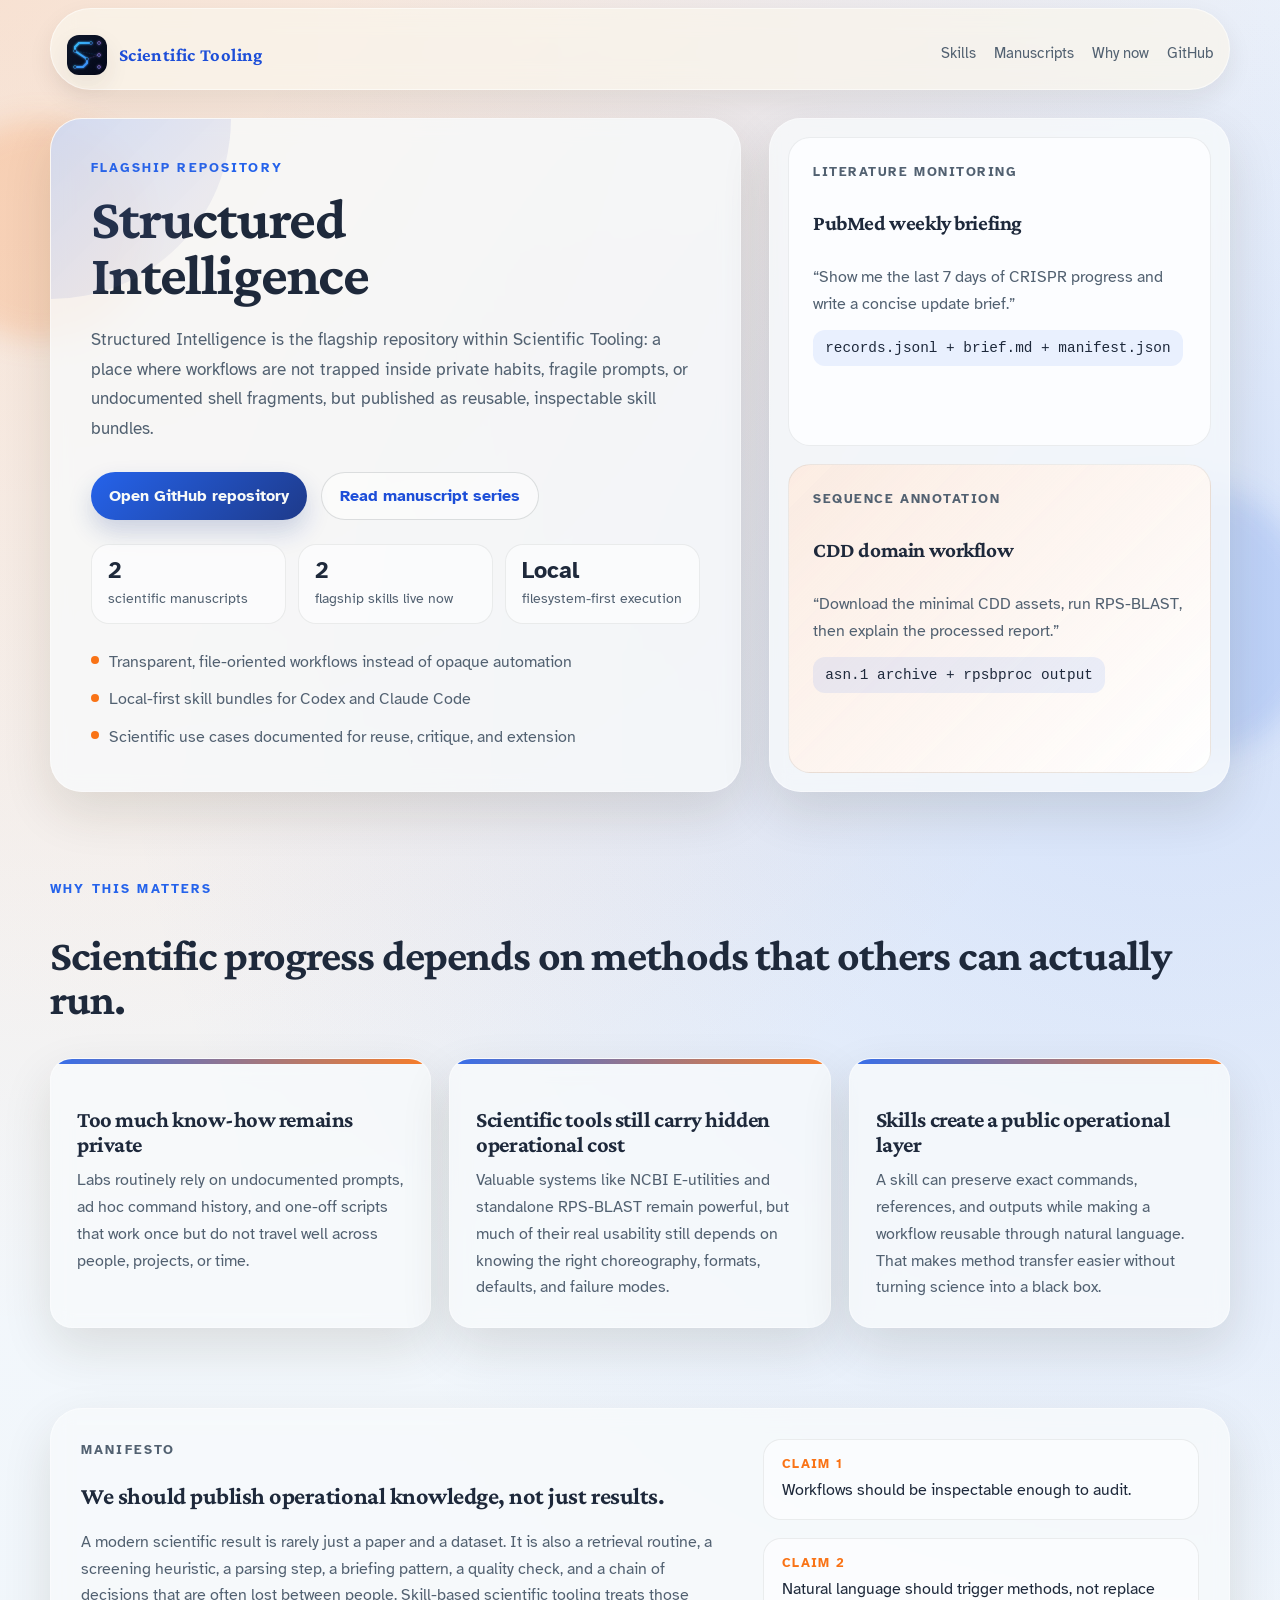
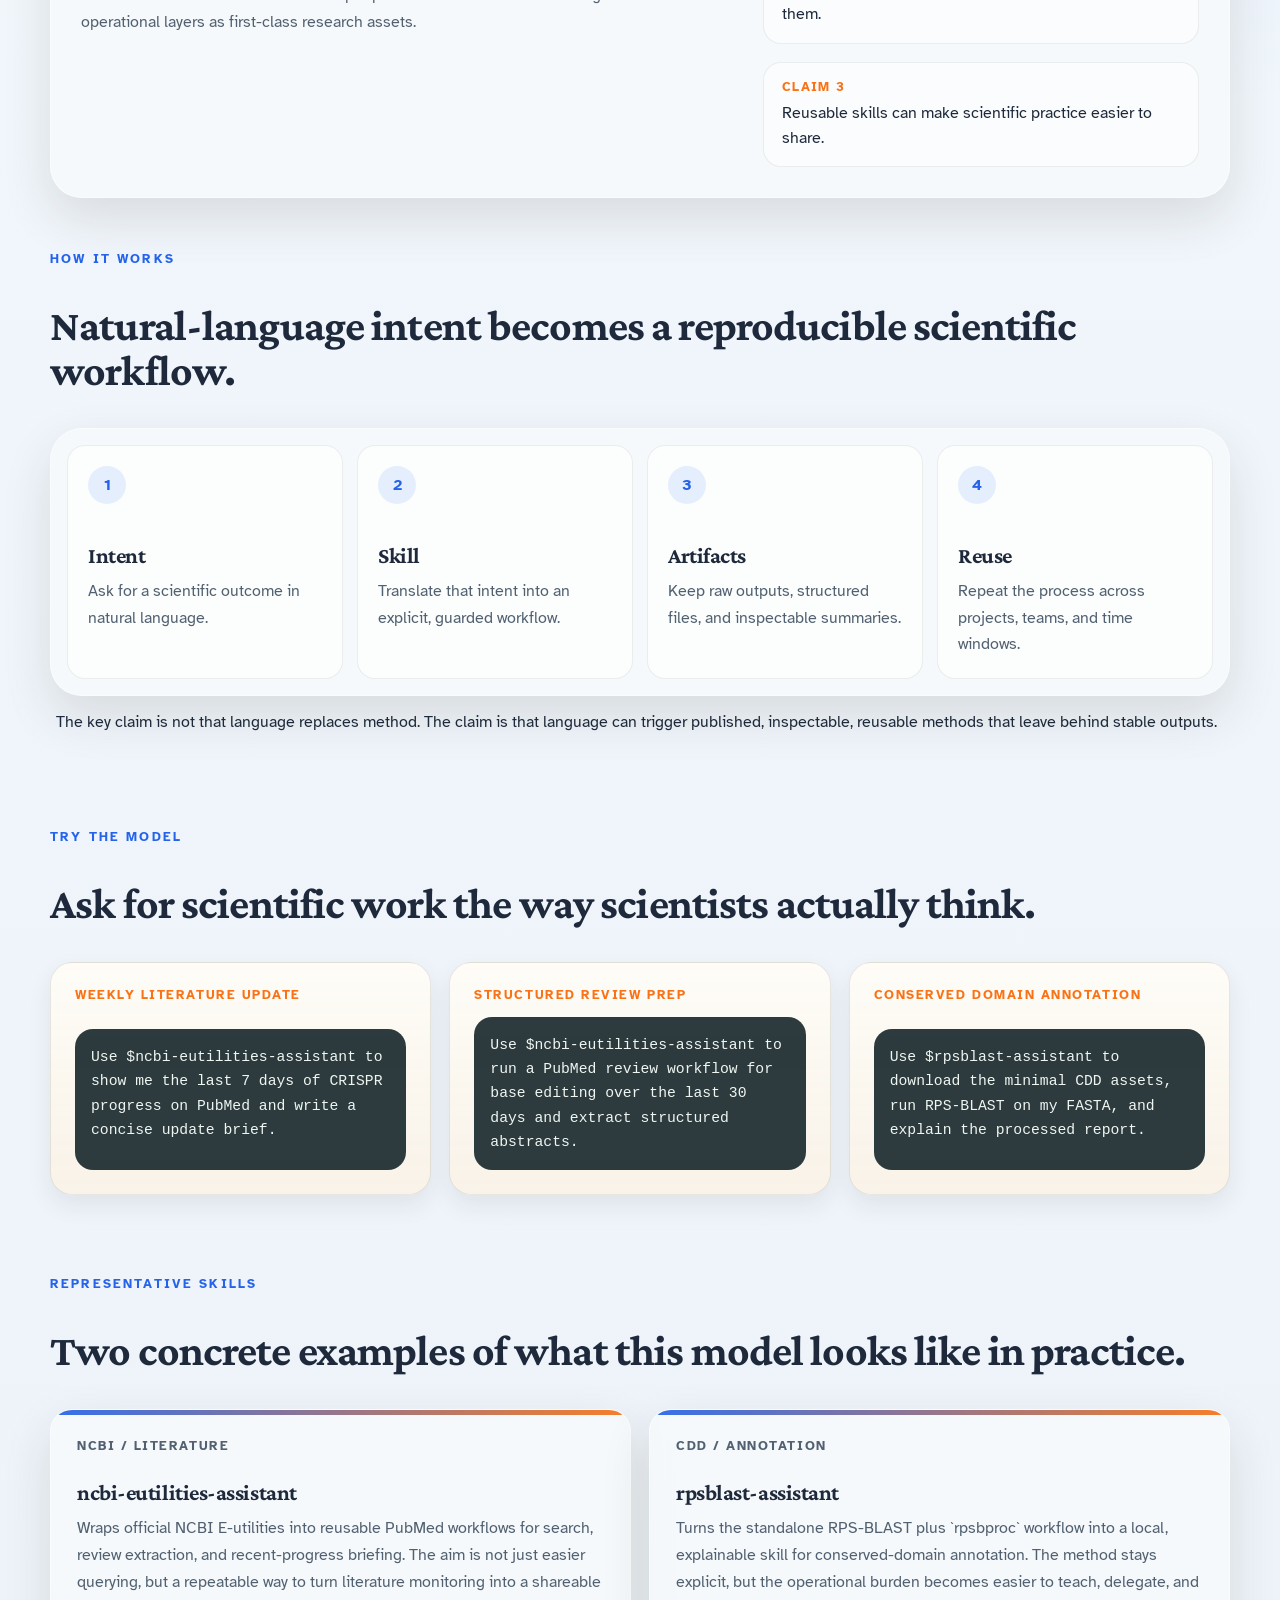
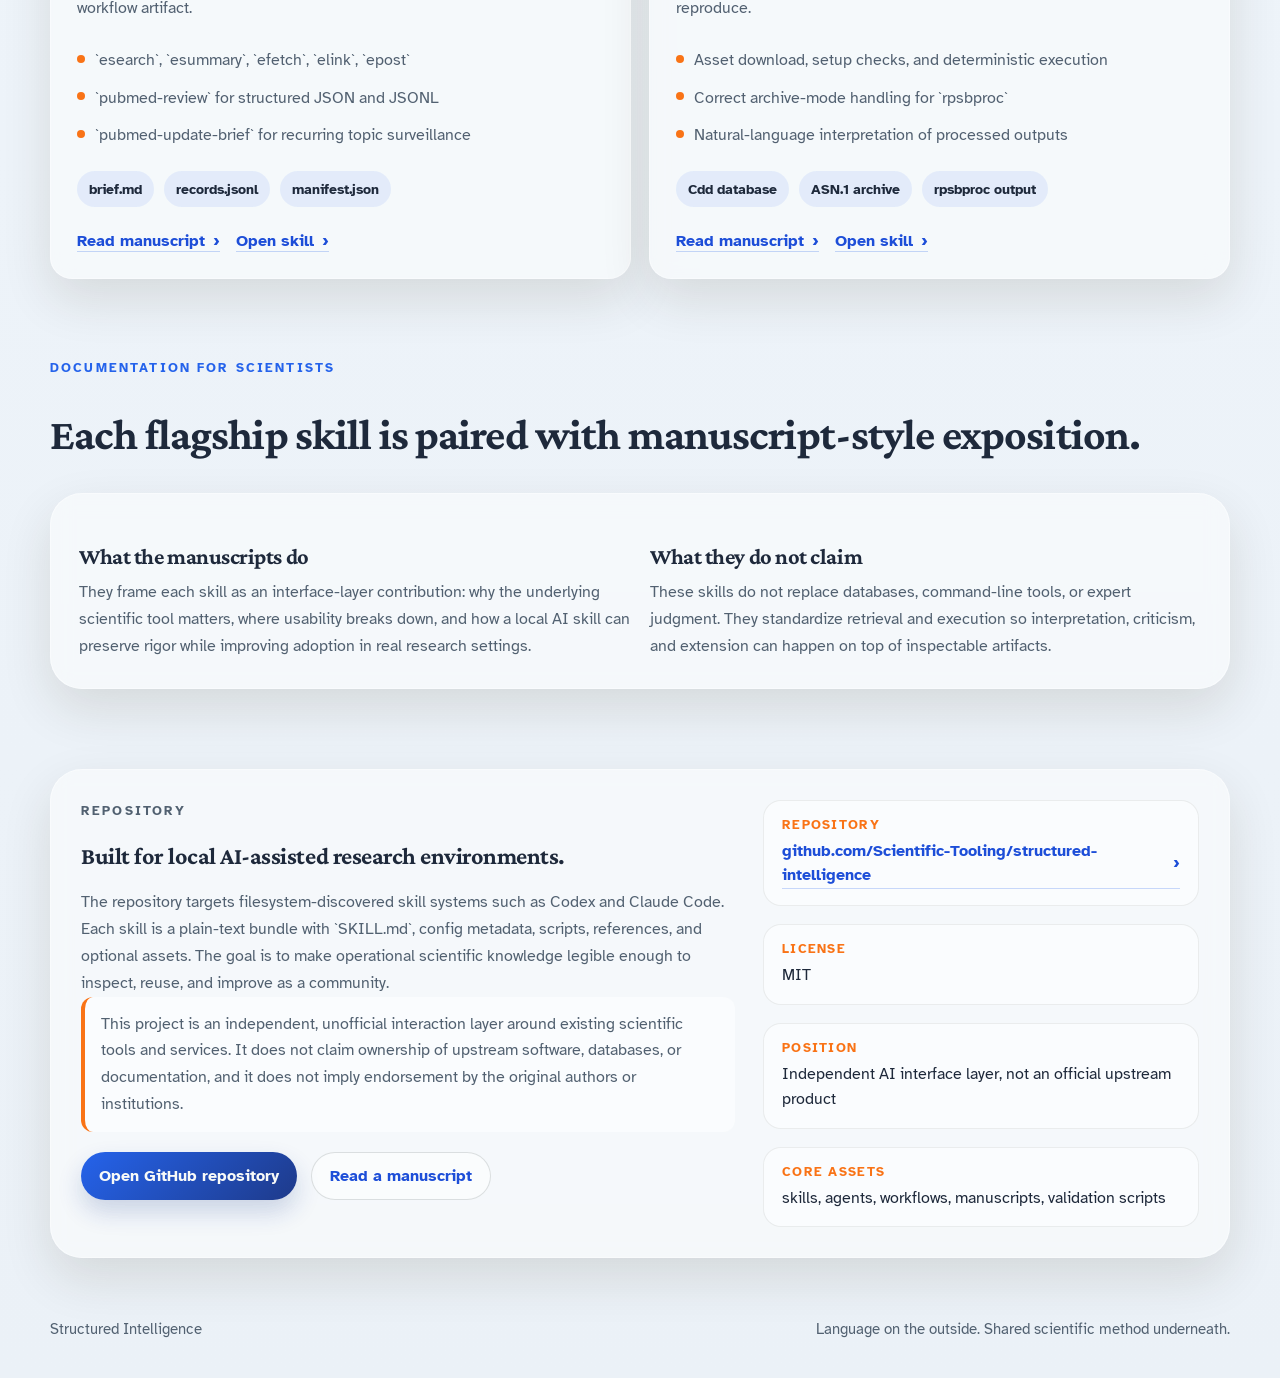
==== commit fc1b822d: "Add shared page theme system" ====
--- a/docs/index.html
+++ b/docs/index.html
@@ -82,6 +82,7 @@
         ]
       }
     </script>
+    <link rel="stylesheet" href="./theme.css" />
     <link rel="stylesheet" href="./site.css" />
   </head>
   <body>
@@ -103,7 +104,7 @@
         <section class="hero-grid" id="top">
           <div class="hero-copy reveal reveal-1">
             <p class="eyebrow">Flagship Repository</p>
-            <h1>Structured Intelligence</h1>
+            <h1 class="title-hero">Structured Intelligence</h1>
             <p class="lede">
               Structured Intelligence is the flagship repository within Scientific
               Tooling: a place where workflows are not trapped inside private habits,
--- a/docs/theme.css
+++ b/docs/theme.css
@@ -0,0 +1,76 @@
+@import url("https://fonts.googleapis.com/css2?family=Atkinson+Hyperlegible:wght@400;700&family=Crimson+Pro:wght@400;500;600;700&display=swap");
+
+:root {
+  --font-display: "Crimson Pro", Georgia, serif;
+  --font-body: "Atkinson Hyperlegible", "Segoe UI", sans-serif;
+  --eyebrow-size: 0.84rem;
+  --eyebrow-weight: 700;
+  --eyebrow-spacing: 0.16em;
+  --title-hero-size: clamp(2.35rem, 4.5vw, 4.2rem);
+  --title-hero-line-height: 0.98;
+  --title-hero-max: 12ch;
+  --title-hero-wide-max: 24ch;
+  --title-section-size: clamp(1.8rem, 3.4vw, 2.9rem);
+  --title-section-line-height: 1.02;
+  --lede-size: 1.08rem;
+  --lede-line-height: 1.72;
+}
+
+body {
+  font-family: var(--font-body);
+}
+
+.brand,
+h1,
+h2,
+h3,
+h4,
+h5,
+h6 {
+  font-family: var(--font-display);
+  letter-spacing: -0.02em;
+}
+
+.eyebrow {
+  margin: 0 0 14px;
+  color: var(--teal, currentColor);
+  font-size: var(--eyebrow-size);
+  font-weight: var(--eyebrow-weight);
+  letter-spacing: var(--eyebrow-spacing);
+  text-transform: uppercase;
+}
+
+.title-hero {
+  margin: 0;
+  max-width: var(--title-hero-max);
+  font-size: var(--title-hero-size);
+  line-height: var(--title-hero-line-height);
+  text-wrap: balance;
+}
+
+.title-hero--wide {
+  max-width: var(--title-hero-wide-max);
+}
+
+.title-section {
+  font-size: var(--title-section-size);
+  line-height: var(--title-section-line-height);
+}
+
+.lede {
+  max-width: 56ch;
+  margin: 22px 0 0;
+  color: var(--muted, inherit);
+  font-size: var(--lede-size);
+  line-height: var(--lede-line-height);
+}
+
+@media (max-width: 560px) {
+  :root {
+    --title-hero-size: clamp(2rem, 10.5vw, 2.9rem);
+  }
+
+  .title-hero {
+    max-width: none;
+  }
+}
--- a/docs/site.css
+++ b/docs/site.css
@@ -1,5 +1,3 @@
-@import url("https://fonts.googleapis.com/css2?family=Atkinson+Hyperlegible:wght@400;700&family=Crimson+Pro:wght@400;500;600;700&display=swap");
-
 :root {
   --bg: #edf2f7;
   --bg-strong: #dfeaf2;
@@ -33,7 +31,6 @@
 body {
   margin: 0;
   color: var(--ink);
-  font-family: "Atkinson Hyperlegible", "Segoe UI", sans-serif;
   background:
     radial-gradient(circle at top left, rgba(249, 115, 22, 0.18), transparent 28%),
     radial-gradient(circle at 92% 14%, rgba(37, 99, 235, 0.16), transparent 26%),
@@ -132,7 +129,6 @@
   display: inline-flex;
   align-items: center;
   gap: 12px;
-  font-family: "Crimson Pro", Georgia, serif;
   font-size: 1.15rem;
   font-weight: 700;
   letter-spacing: 0.02em;
@@ -201,36 +197,7 @@
   pointer-events: none;
 }
 
-.eyebrow {
-  margin: 0 0 14px;
-  color: var(--teal);
-  font-size: 0.84rem;
-  font-weight: 700;
-  letter-spacing: 0.16em;
-  text-transform: uppercase;
-}
-
-h1,
-h2,
-h3 {
-  margin: 0;
-  font-family: "Crimson Pro", Georgia, serif;
-  font-weight: 700;
-  letter-spacing: -0.02em;
-}
-
-h1 {
-  max-width: 12ch;
-  font-size: clamp(3rem, 6vw, 5.6rem);
-  line-height: 0.94;
-}
-
 .lede {
-  max-width: 56ch;
-  margin: 22px 0 0;
-  font-size: 1.08rem;
-  line-height: 1.72;
-  color: var(--muted);
   position: relative;
   z-index: 1;
 }
@@ -303,7 +270,6 @@
 }
 
 .fact-value {
-  font-family: "Crimson Pro", Georgia, serif;
   font-size: 1.45rem;
   font-weight: 700;
   line-height: 1;
@@ -695,7 +661,7 @@
     min-height: auto;
   }
 
-  h1 {
+  .title-hero {
     max-width: 11ch;
   }
 }
@@ -833,12 +799,6 @@
 }
 
 @media (max-width: 560px) {
-  h1 {
-    max-width: none;
-    font-size: clamp(2.5rem, 15vw, 3.7rem);
-    line-height: 0.96;
-  }
-
   .brand span {
     max-width: 12ch;
     line-height: 1.05;
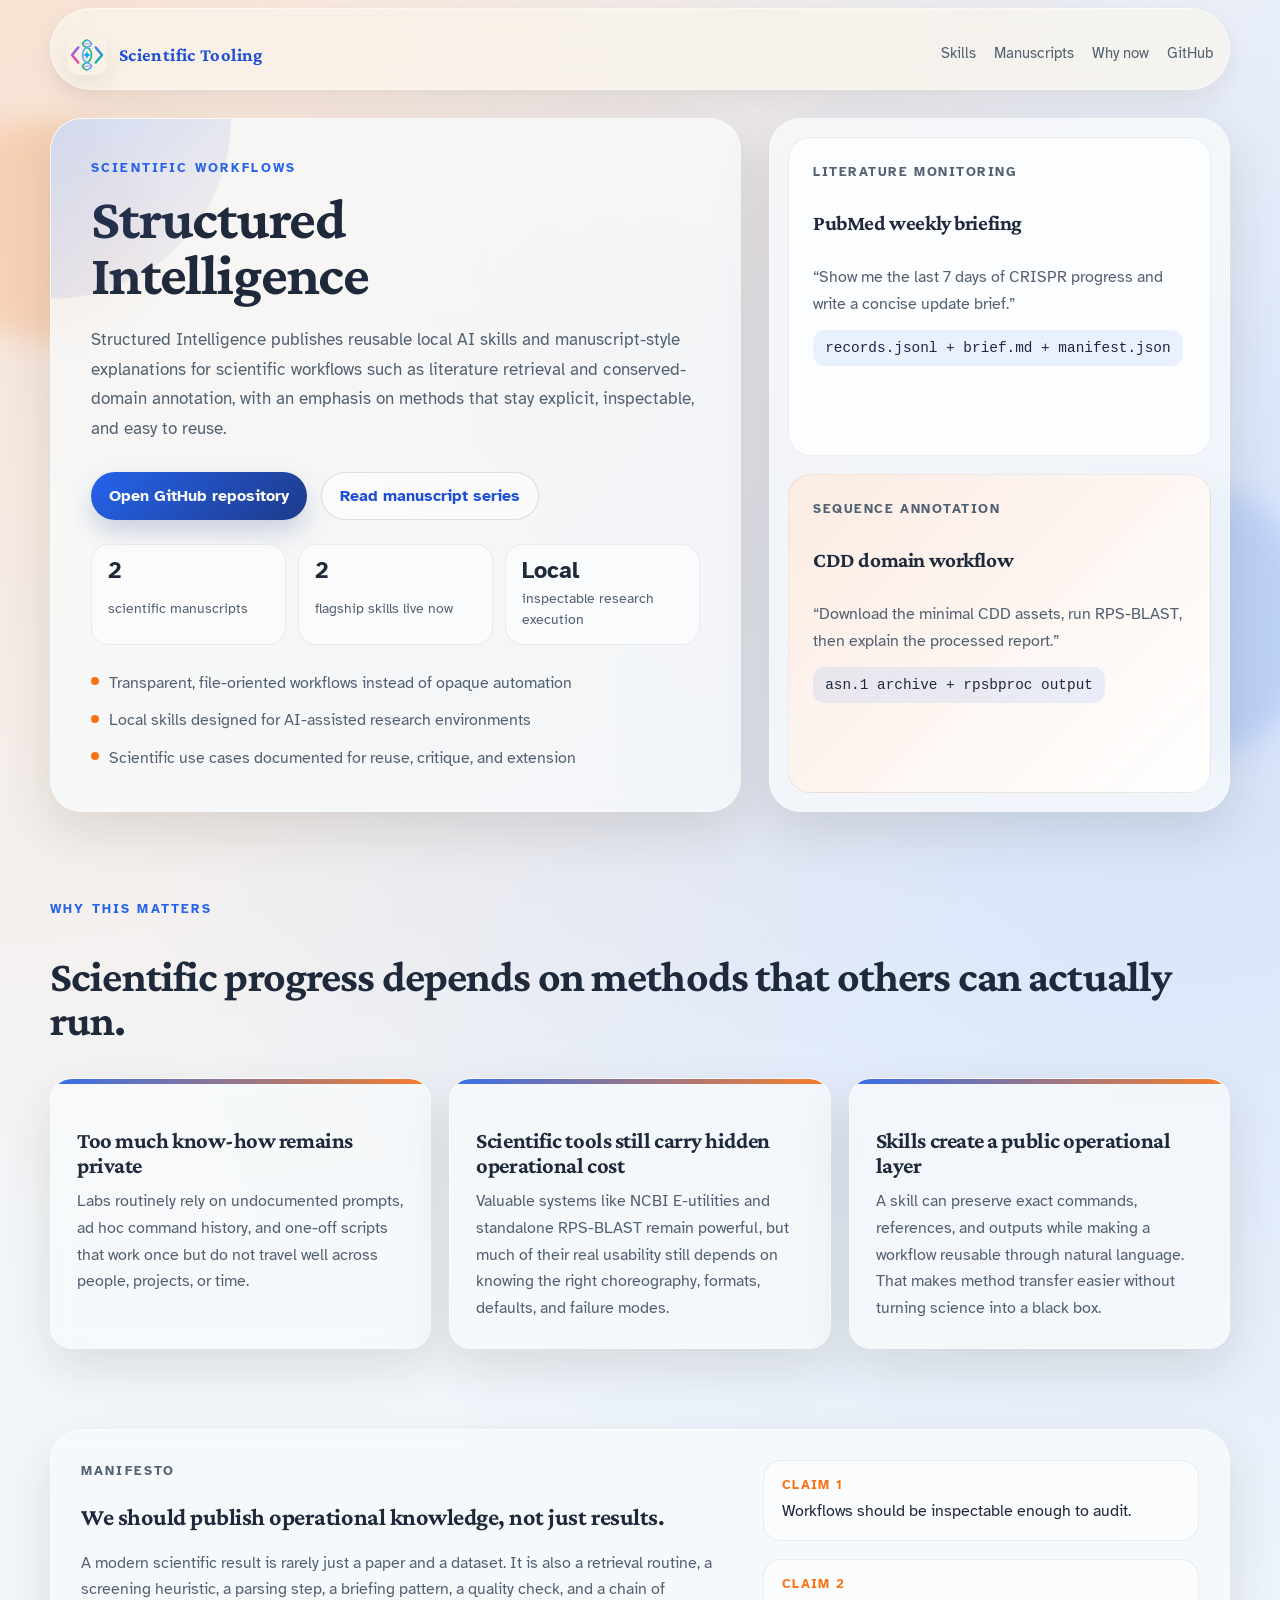
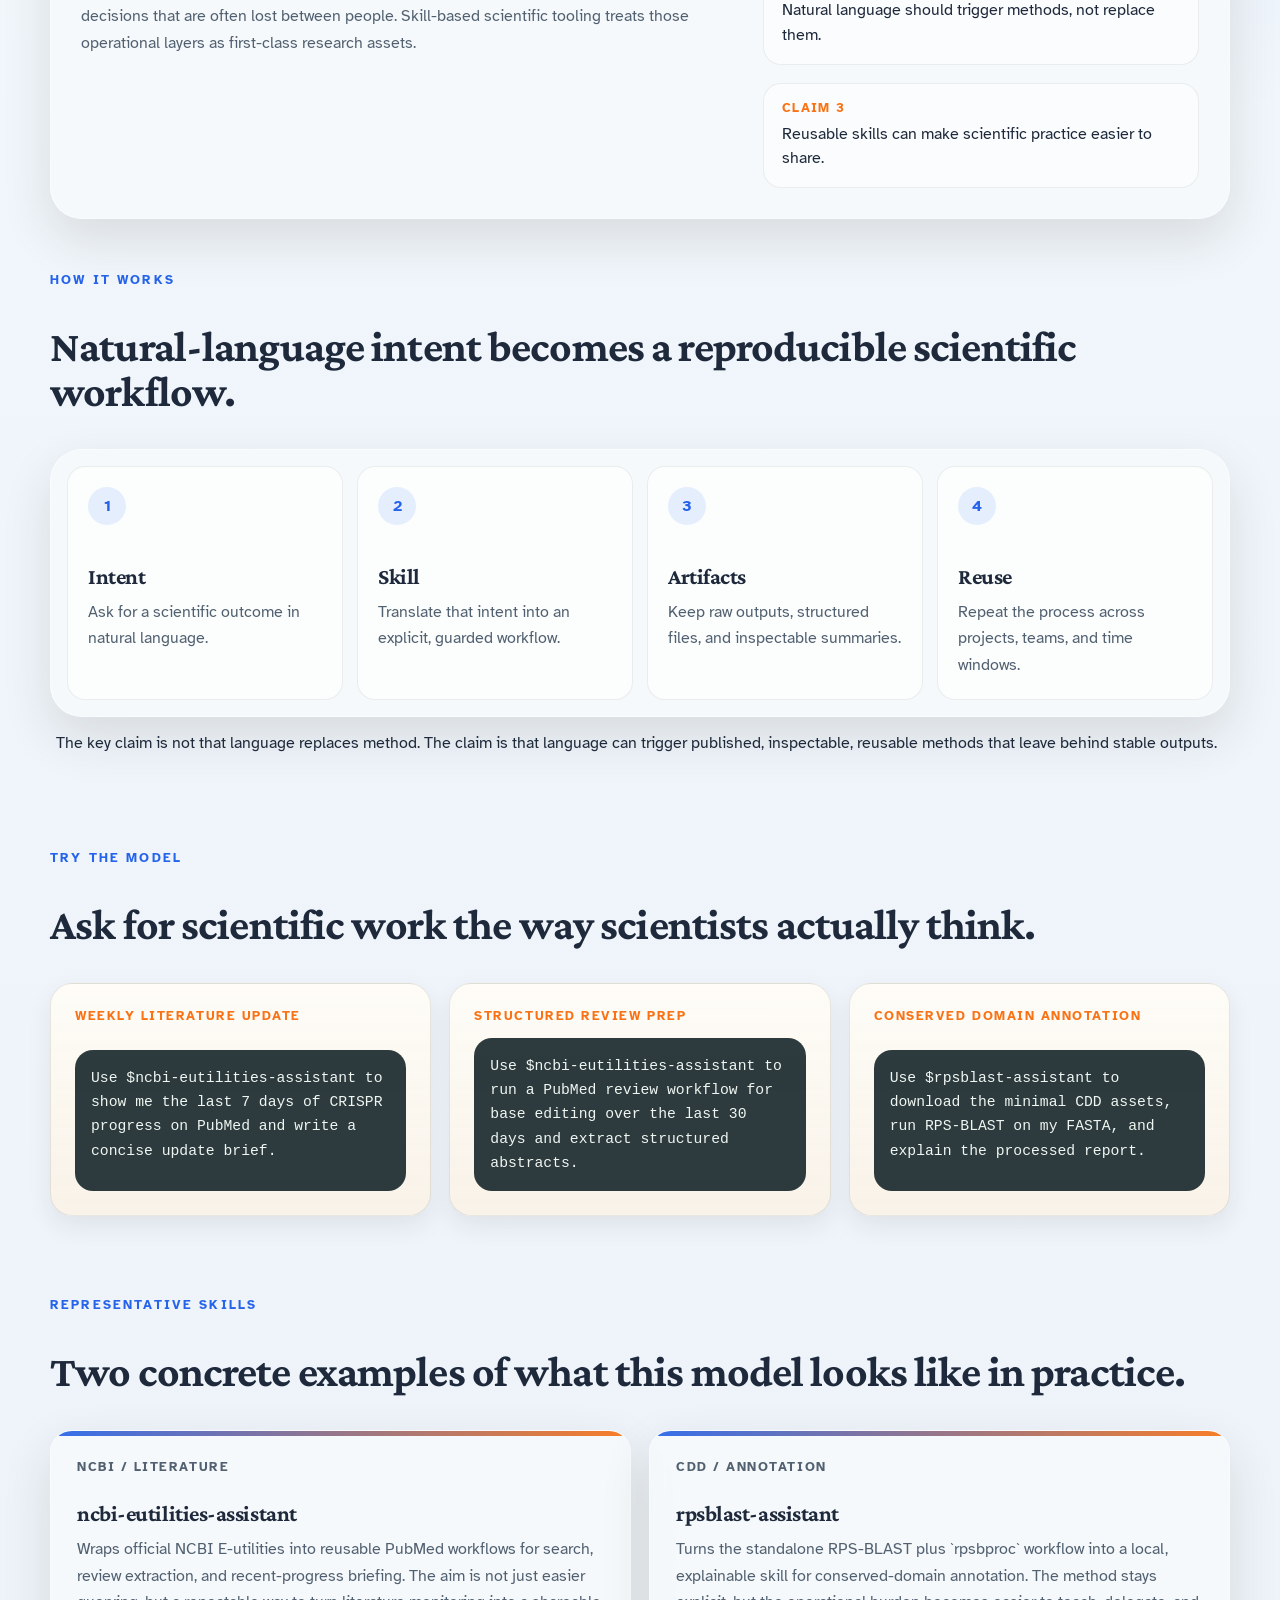
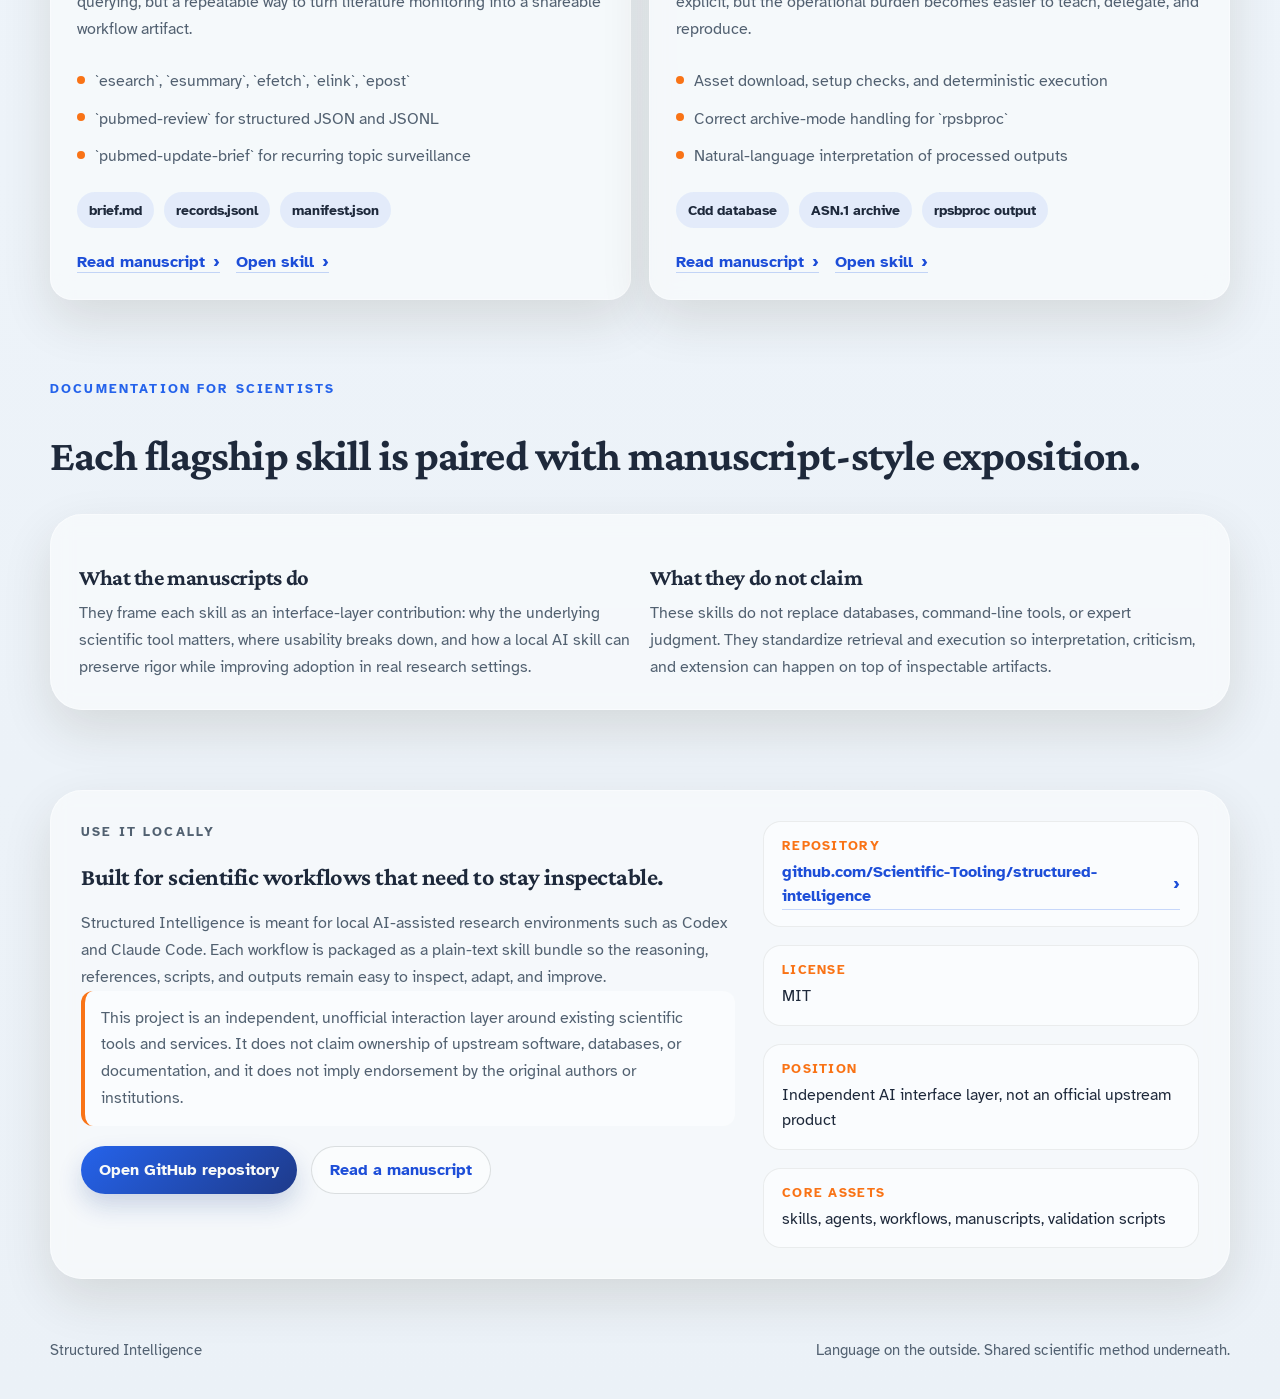
==== commit d08217c7: "Update asset paths in HTML and web manifest for consistency" ====
--- a/docs/index.html
+++ b/docs/index.html
@@ -6,7 +6,7 @@
     <title>Structured Intelligence | Scientific Tooling</title>
     <meta
       name="description"
-      content="Structured Intelligence is the flagship repository within Scientific Tooling: reusable local AI skills, transparent workflows, and inspectable scientific automation."
+      content="Scientific workflows, manuscripts, and reusable local AI skills for literature retrieval, domain annotation, and transparent research automation."
     />
     <meta
       name="keywords"
@@ -18,18 +18,18 @@
     <meta name="theme-color" content="#1b7668" />
     <meta name="color-scheme" content="light only" />
     <link rel="canonical" href="https://scientifictooling.org/structured-intelligence/" />
-    <link rel="icon" href="./logo.svg" type="image/svg+xml" />
-    <link rel="apple-touch-icon" href="./logo.png" />
+    <link rel="icon" href="./assets/logo.svg" type="image/svg+xml" />
+    <link rel="apple-touch-icon" href="./assets/logo.png" />
 
     <meta property="og:type" content="website" />
     <meta property="og:site_name" content="Scientific Tooling" />
     <meta property="og:title" content="Structured Intelligence | Scientific Tooling" />
     <meta
       property="og:description"
-      content="The flagship repository within Scientific Tooling: reusable local AI skills, transparent workflows, manuscripts, and inspectable scientific automation."
+      content="Scientific workflows, manuscripts, and reusable local AI skills for literature retrieval, domain annotation, and transparent research automation."
     />
     <meta property="og:url" content="https://scientifictooling.org/structured-intelligence/" />
-    <meta property="og:image" content="https://scientifictooling.org/structured-intelligence/social-preview.png" />
+    <meta property="og:image" content="https://scientifictooling.org/structured-intelligence/assets/social-preview.png" />
     <meta property="og:image:type" content="image/png" />
     <meta property="og:image:width" content="1200" />
     <meta property="og:image:height" content="630" />
@@ -39,9 +39,9 @@
     <meta name="twitter:title" content="Structured Intelligence | Scientific Tooling" />
     <meta
       name="twitter:description"
-      content="The flagship repository within Scientific Tooling: reusable local AI skills, transparent workflows, manuscripts, and inspectable scientific automation."
+      content="Scientific workflows, manuscripts, and reusable local AI skills for literature retrieval, domain annotation, and transparent research automation."
     />
-    <meta name="twitter:image" content="https://scientifictooling.org/structured-intelligence/social-preview.png" />
+    <meta name="twitter:image" content="https://scientifictooling.org/structured-intelligence/assets/social-preview.png" />
 
     <script type="application/ld+json">
       {
@@ -60,7 +60,7 @@
             },
             "primaryImageOfPage": {
               "@type": "ImageObject",
-              "url": "https://scientifictooling.org/structured-intelligence/social-preview.png"
+              "url": "https://scientifictooling.org/structured-intelligence/assets/social-preview.png"
             }
           },
           {
@@ -82,15 +82,15 @@
         ]
       }
     </script>
-    <link rel="stylesheet" href="./theme.css" />
-    <link rel="stylesheet" href="./site.css" />
+    <link rel="stylesheet" href="./assets/theme.css" />
+    <link rel="stylesheet" href="./assets/site.css" />
   </head>
   <body>
     <div class="page-shell">
       <header class="hero">
         <nav class="topbar" aria-label="Primary">
           <a class="brand" href="https://scientifictooling.org/" aria-label="Scientific Tooling home">
-            <img src="./logo.svg" alt="" width="40" height="40" />
+            <img src="./assets/logo.svg" alt="" width="40" height="40" />
             <span>Scientific Tooling</span>
           </a>
           <div class="topbar-links">
@@ -103,13 +103,13 @@
 
         <section class="hero-grid" id="top">
           <div class="hero-copy reveal reveal-1">
-            <p class="eyebrow">Flagship Repository</p>
+            <p class="eyebrow">Scientific Workflows</p>
             <h1 class="title-hero">Structured Intelligence</h1>
             <p class="lede">
-              Structured Intelligence is the flagship repository within Scientific
-              Tooling: a place where workflows are not trapped inside private habits,
-              fragile prompts, or undocumented shell fragments, but published as
-              reusable, inspectable skill bundles.
+              Structured Intelligence publishes reusable local AI skills and
+              manuscript-style explanations for scientific workflows such as literature
+              retrieval and conserved-domain annotation, with an emphasis on methods
+              that stay explicit, inspectable, and easy to reuse.
             </p>
             <div class="hero-actions">
               <a class="button button-primary" href="https://github.com/Scientific-Tooling/structured-intelligence">
@@ -130,12 +130,12 @@
               </article>
               <article class="fact-chip">
                 <span class="fact-value">Local</span>
-                <span class="fact-label">filesystem-first execution</span>
+                <span class="fact-label">inspectable research execution</span>
               </article>
             </div>
             <ul class="signal-list" aria-label="Repository promises">
               <li>Transparent, file-oriented workflows instead of opaque automation</li>
-              <li>Local-first skill bundles for Codex and Claude Code</li>
+              <li>Local skills designed for AI-assisted research environments</li>
               <li>Scientific use cases documented for reuse, critique, and extension</li>
             </ul>
           </div>
@@ -374,14 +374,13 @@
         <section class="section repository">
           <div class="repo-panel reveal reveal-2">
             <div>
-              <p class="eyebrow">Repository</p>
-              <h2>Built for local AI-assisted research environments.</h2>
-              <p>
-                The repository targets filesystem-discovered skill systems such as
-                Codex and Claude Code. Each skill is a plain-text bundle with
-                `SKILL.md`, config metadata, scripts, references, and optional assets.
-                The goal is to make operational scientific knowledge legible enough
-                to inspect, reuse, and improve as a community.
+              <p class="eyebrow">Use It Locally</p>
+              <h2>Built for scientific workflows that need to stay inspectable.</h2>
+              <p>
+                Structured Intelligence is meant for local AI-assisted research
+                environments such as Codex and Claude Code. Each workflow is packaged
+                as a plain-text skill bundle so the reasoning, references, scripts,
+                and outputs remain easy to inspect, adapt, and improve.
               </p>
               <p class="repo-note">
                 This project is an independent, unofficial interaction layer around
--- a/docs/assets/theme.css
+++ b/docs/assets/theme.css
@@ -0,0 +1,76 @@
+@import url("https://fonts.googleapis.com/css2?family=Atkinson+Hyperlegible:wght@400;700&family=Crimson+Pro:wght@400;500;600;700&display=swap");
+
+:root {
+  --font-display: "Crimson Pro", Georgia, serif;
+  --font-body: "Atkinson Hyperlegible", "Segoe UI", sans-serif;
+  --eyebrow-size: 0.84rem;
+  --eyebrow-weight: 700;
+  --eyebrow-spacing: 0.16em;
+  --title-hero-size: clamp(2.35rem, 4.5vw, 4.2rem);
+  --title-hero-line-height: 0.98;
+  --title-hero-max: 12ch;
+  --title-hero-wide-max: 24ch;
+  --title-section-size: clamp(1.8rem, 3.4vw, 2.9rem);
+  --title-section-line-height: 1.02;
+  --lede-size: 1.08rem;
+  --lede-line-height: 1.72;
+}
+
+body {
+  font-family: var(--font-body);
+}
+
+.brand,
+h1,
+h2,
+h3,
+h4,
+h5,
+h6 {
+  font-family: var(--font-display);
+  letter-spacing: -0.02em;
+}
+
+.eyebrow {
+  margin: 0 0 14px;
+  color: var(--teal, currentColor);
+  font-size: var(--eyebrow-size);
+  font-weight: var(--eyebrow-weight);
+  letter-spacing: var(--eyebrow-spacing);
+  text-transform: uppercase;
+}
+
+.title-hero {
+  margin: 0;
+  max-width: var(--title-hero-max);
+  font-size: var(--title-hero-size);
+  line-height: var(--title-hero-line-height);
+  text-wrap: balance;
+}
+
+.title-hero--wide {
+  max-width: var(--title-hero-wide-max);
+}
+
+.title-section {
+  font-size: var(--title-section-size);
+  line-height: var(--title-section-line-height);
+}
+
+.lede {
+  max-width: 56ch;
+  margin: 22px 0 0;
+  color: var(--muted, inherit);
+  font-size: var(--lede-size);
+  line-height: var(--lede-line-height);
+}
+
+@media (max-width: 560px) {
+  :root {
+    --title-hero-size: clamp(2rem, 10.5vw, 2.9rem);
+  }
+
+  .title-hero {
+    max-width: none;
+  }
+}
--- a/docs/assets/site.css
+++ b/docs/assets/site.css
@@ -0,0 +1,868 @@
+:root {
+  --bg: #edf2f7;
+  --bg-strong: #dfeaf2;
+  --paper: rgba(248, 250, 252, 0.78);
+  --paper-strong: rgba(252, 253, 255, 0.94);
+  --ink: #1e293b;
+  --muted: #526171;
+  --line: rgba(28, 43, 47, 0.14);
+  --gold: #f97316;
+  --gold-soft: #fdba74;
+  --teal: #2563eb;
+  --teal-soft: #93c5fd;
+  --link: #1d4ed8;
+  --link-hover: #1e40af;
+  --shadow: 0 20px 50px rgba(48, 40, 20, 0.12);
+  --shadow-soft: 0 10px 24px rgba(48, 40, 20, 0.08);
+  --radius-xl: 32px;
+  --radius-lg: 22px;
+  --radius-md: 16px;
+  --max-width: 1180px;
+}
+
+* {
+  box-sizing: border-box;
+}
+
+html {
+  scroll-behavior: smooth;
+}
+
+body {
+  margin: 0;
+  color: var(--ink);
+  background:
+    radial-gradient(circle at top left, rgba(249, 115, 22, 0.18), transparent 28%),
+    radial-gradient(circle at 92% 14%, rgba(37, 99, 235, 0.16), transparent 26%),
+    linear-gradient(180deg, #f7fafc 0%, #eff5fb 46%, #ebf1f7 100%);
+}
+
+body::before,
+body::after {
+  position: fixed;
+  inset: auto;
+  content: "";
+  pointer-events: none;
+  z-index: 0;
+  filter: blur(14px);
+}
+
+body::before {
+  top: 120px;
+  left: -70px;
+  width: 220px;
+  height: 220px;
+  border-radius: 50%;
+  background: rgba(249, 115, 22, 0.18);
+}
+
+body::after {
+  right: -40px;
+  bottom: 140px;
+  width: 280px;
+  height: 280px;
+  border-radius: 38% 62% 60% 40%;
+  background: rgba(37, 99, 235, 0.14);
+}
+
+a {
+  color: var(--link);
+  text-decoration-thickness: 1.5px;
+  text-underline-offset: 0.18em;
+  transition:
+    color 160ms ease,
+    text-decoration-color 160ms ease,
+    background-color 160ms ease,
+    border-color 160ms ease,
+    opacity 160ms ease,
+    transform 160ms ease;
+}
+
+a:hover,
+a:focus-visible {
+  color: var(--link-hover);
+}
+
+a:focus-visible {
+  outline: 2px solid rgba(27, 118, 104, 0.24);
+  outline-offset: 3px;
+  border-radius: 8px;
+}
+
+.page-shell {
+  position: relative;
+  z-index: 1;
+}
+
+.hero,
+.section,
+.footer {
+  width: min(calc(100% - 32px), var(--max-width));
+  margin: 0 auto;
+}
+
+.topbar {
+  display: flex;
+  justify-content: space-between;
+  align-items: center;
+  gap: 16px;
+  padding: 24px 0 12px;
+  position: sticky;
+  top: 0;
+  z-index: 5;
+  margin-top: 8px;
+  padding-left: 16px;
+  padding-right: 16px;
+  border: 1px solid rgba(255, 255, 255, 0.5);
+  border-radius: 999px;
+  background: rgba(250, 245, 236, 0.72);
+  backdrop-filter: blur(12px);
+  box-shadow: var(--shadow-soft);
+}
+
+.brand,
+.topbar-links a {
+  text-decoration: none;
+}
+
+.brand {
+  display: inline-flex;
+  align-items: center;
+  gap: 12px;
+  font-size: 1.15rem;
+  font-weight: 700;
+  letter-spacing: 0.02em;
+}
+
+.brand img {
+  flex: 0 0 auto;
+  width: 40px;
+  height: 40px;
+  border-radius: 12px;
+  box-shadow: var(--shadow-soft);
+}
+
+.topbar-links {
+  display: flex;
+  flex-wrap: wrap;
+  gap: 18px;
+  color: var(--muted);
+  font-size: 0.96rem;
+}
+
+.topbar-links a {
+  min-height: 44px;
+  padding: 10px 0;
+  color: var(--muted);
+  text-decoration: none;
+  border-bottom: 1px solid transparent;
+}
+
+.hero-grid {
+  display: grid;
+  grid-template-columns: minmax(0, 1.2fr) minmax(290px, 0.8fr);
+  gap: 28px;
+  align-items: stretch;
+  padding: 28px 0 48px;
+}
+
+.hero-copy,
+.hero-panel,
+.workflow-frame,
+.feature-card,
+.thesis-card,
+.repo-panel,
+.manuscript-strip {
+  background: var(--paper);
+  backdrop-filter: blur(10px);
+  border: 1px solid rgba(255, 255, 255, 0.45);
+  box-shadow: var(--shadow);
+}
+
+.hero-copy {
+  padding: 40px;
+  border-radius: var(--radius-xl);
+  position: relative;
+  overflow: hidden;
+}
+
+.hero-copy::before {
+  position: absolute;
+  inset: 0 auto auto 0;
+  width: 180px;
+  height: 180px;
+  content: "";
+  border-radius: 0 0 180px 0;
+  background: linear-gradient(135deg, rgba(37, 99, 235, 0.18), rgba(249, 115, 22, 0.04));
+  pointer-events: none;
+}
+
+.lede {
+  position: relative;
+  z-index: 1;
+}
+
+.hero-actions {
+  display: flex;
+  flex-wrap: wrap;
+  gap: 14px;
+  margin-top: 28px;
+  position: relative;
+  z-index: 1;
+}
+
+.button {
+  display: inline-flex;
+  align-items: center;
+  justify-content: center;
+  min-height: 48px;
+  padding: 0 18px;
+  border-radius: 999px;
+  font-weight: 700;
+  text-decoration: none;
+}
+
+.button-primary {
+  background: linear-gradient(135deg, var(--teal) 0%, #1e3a8a 100%);
+  color: #f8faf8;
+  box-shadow: 0 12px 24px rgba(30, 58, 138, 0.2);
+}
+
+.button-secondary {
+  border: 1px solid var(--line);
+  background: rgba(255, 255, 255, 0.48);
+}
+
+.button:hover,
+.button:focus-visible,
+.topbar-links a:hover,
+.topbar-links a:focus-visible,
+.card-links a:hover,
+.card-links a:focus-visible,
+.repo-meta a:hover,
+.repo-meta a:focus-visible {
+  outline: none;
+  opacity: 0.92;
+}
+
+.topbar-links a:hover,
+.topbar-links a:focus-visible {
+  color: var(--ink);
+  border-color: rgba(37, 99, 235, 0.3);
+}
+
+.hero-facts {
+  display: grid;
+  grid-template-columns: repeat(3, minmax(0, 1fr));
+  gap: 12px;
+  margin-top: 24px;
+  position: relative;
+  z-index: 1;
+}
+
+.fact-chip {
+  display: grid;
+  gap: 6px;
+  padding: 14px 16px;
+  border-radius: 18px;
+  background: rgba(255, 255, 255, 0.54);
+  border: 1px solid rgba(28, 43, 47, 0.08);
+}
+
+.fact-value {
+  font-size: 1.45rem;
+  font-weight: 700;
+  line-height: 1;
+}
+
+.fact-label {
+  color: var(--muted);
+  font-size: 0.9rem;
+  line-height: 1.45;
+}
+
+.signal-list,
+.feature-card ul {
+  margin: 26px 0 0;
+  padding: 0;
+  list-style: none;
+  position: relative;
+  z-index: 1;
+}
+
+.signal-list li,
+.feature-card li {
+  position: relative;
+  margin-top: 12px;
+  padding-left: 18px;
+  color: var(--muted);
+  line-height: 1.6;
+}
+
+.signal-list li::before,
+.feature-card li::before {
+  position: absolute;
+  left: 0;
+  top: 0.65em;
+  width: 8px;
+  height: 8px;
+  content: "";
+  border-radius: 50%;
+  background: var(--gold);
+  transform: translateY(-50%);
+}
+
+.hero-panel {
+  border-radius: var(--radius-xl);
+  padding: 18px;
+}
+
+.panel-stack {
+  display: grid;
+  gap: 18px;
+  height: 100%;
+}
+
+.mini-card {
+  display: grid;
+  gap: 12px;
+  align-content: start;
+  padding: 24px;
+  border-radius: calc(var(--radius-xl) - 10px);
+  background: var(--paper-strong);
+  border: 1px solid rgba(28, 43, 47, 0.08);
+}
+
+.mini-label,
+.card-tag {
+  margin: 0;
+  color: var(--gold);
+  font-size: 0.8rem;
+  font-weight: 800;
+  letter-spacing: 0.12em;
+  text-transform: uppercase;
+}
+
+.mini-card h2 {
+  font-size: 1.32rem;
+  line-height: 1.02;
+}
+
+.mini-card p,
+.feature-card p,
+.thesis-card p,
+.manuscript-strip p,
+.repo-panel p,
+.repo-note,
+.workflow-step p {
+  margin: 0;
+  color: var(--muted);
+  line-height: 1.68;
+}
+
+.repo-note {
+  margin-top: 16px;
+  padding: 14px 16px;
+  border-left: 4px solid var(--gold);
+  border-radius: 12px;
+  background: rgba(255, 255, 255, 0.48);
+}
+
+.mini-card code {
+  display: inline-block;
+  width: fit-content;
+  padding: 10px 12px;
+  border-radius: 12px;
+  background: rgba(37, 99, 235, 0.09);
+  color: var(--ink);
+  font-size: 0.9rem;
+}
+
+.accent-card {
+  background:
+    linear-gradient(135deg, rgba(249, 115, 22, 0.12), rgba(255, 255, 255, 0.88)),
+    var(--paper-strong);
+}
+
+.section {
+  padding: 40px 0;
+}
+
+.section-heading {
+  max-width: none;
+  margin-bottom: 24px;
+}
+
+.section-heading h2 {
+  font-size: clamp(1.8rem, 3.4vw, 2.9rem);
+  line-height: 1.02;
+}
+
+.thesis-grid,
+.card-grid {
+  display: grid;
+  grid-template-columns: repeat(3, minmax(0, 1fr));
+  gap: 18px;
+}
+
+.card-grid {
+  grid-template-columns: repeat(2, minmax(0, 1fr));
+}
+
+.thesis-card,
+.feature-card {
+  padding: 26px;
+  border-radius: var(--radius-lg);
+  position: relative;
+  overflow: hidden;
+}
+
+.feature-card::before,
+.thesis-card::before {
+  position: absolute;
+  inset: 0 auto auto 0;
+  width: 100%;
+  height: 5px;
+  content: "";
+  background: linear-gradient(90deg, rgba(37, 99, 235, 0.92), rgba(249, 115, 22, 0.92));
+}
+
+.thesis-card h3,
+.feature-card h3,
+.workflow-step h3,
+.manuscript-strip h3 {
+  margin-bottom: 10px;
+  font-size: 1.4rem;
+}
+
+.workflow-band {
+  padding-top: 12px;
+}
+
+.workflow-frame {
+  display: grid;
+  grid-template-columns: repeat(4, minmax(0, 1fr));
+  gap: 14px;
+  padding: 16px;
+  border-radius: var(--radius-xl);
+}
+
+.workflow-step {
+  min-height: 200px;
+  padding: 20px;
+  border-radius: 18px;
+  background: rgba(255, 255, 255, 0.68);
+  border: 1px solid rgba(28, 43, 47, 0.08);
+}
+
+.workflow-step span {
+  display: inline-grid;
+  place-items: center;
+  width: 38px;
+  height: 38px;
+  margin-bottom: 16px;
+  border-radius: 50%;
+  background: rgba(37, 99, 235, 0.1);
+  color: var(--teal);
+  font-weight: 800;
+}
+
+.card-links {
+  display: flex;
+  flex-wrap: wrap;
+  gap: 16px;
+  margin-top: 24px;
+}
+
+.card-links a:not(.button-primary):not(.button-secondary),
+.repo-meta a {
+  display: inline-flex;
+  align-items: center;
+  gap: 8px;
+  width: fit-content;
+  color: var(--link);
+  font-weight: 700;
+  text-decoration: none;
+  border-bottom: 1px solid rgba(37, 99, 235, 0.24);
+}
+
+.card-links a:not(.button-primary):not(.button-secondary)::after,
+.repo-meta a::after {
+  content: "\203A";
+  font-size: 1.05em;
+  line-height: 1;
+}
+
+.card-links a:not(.button-primary):not(.button-secondary):hover,
+.card-links a:not(.button-primary):not(.button-secondary):focus-visible,
+.repo-meta a:hover,
+.repo-meta a:focus-visible {
+  color: var(--link-hover);
+  border-color: rgba(30, 64, 175, 0.45);
+  transform: translateX(1px);
+}
+
+.artifact-row {
+  display: flex;
+  flex-wrap: wrap;
+  gap: 10px;
+  margin-top: 22px;
+}
+
+.artifact-row span {
+  display: inline-flex;
+  align-items: center;
+  min-height: 36px;
+  padding: 0 12px;
+  border-radius: 999px;
+  background: rgba(37, 99, 235, 0.09);
+  color: var(--ink);
+  font-size: 0.9rem;
+  font-weight: 600;
+}
+
+.workflow-note {
+  margin-top: 14px;
+  padding: 0 6px;
+}
+
+.prompt-grid {
+  display: grid;
+  grid-template-columns: repeat(3, minmax(0, 1fr));
+  gap: 18px;
+}
+
+.prompt-card {
+  display: grid;
+  gap: 14px;
+  padding: 24px;
+  border-radius: var(--radius-lg);
+  background:
+    linear-gradient(180deg, rgba(255, 252, 247, 0.95), rgba(249, 242, 230, 0.9));
+  border: 1px solid rgba(28, 43, 47, 0.1);
+  box-shadow: var(--shadow-soft);
+}
+
+.prompt-card code {
+  display: block;
+  padding: 16px;
+  overflow-wrap: anywhere;
+  border-radius: 18px;
+  background: rgba(28, 43, 47, 0.92);
+  color: #eff6f2;
+  font-family: "SFMono-Regular", "SFMono-Regular", Consolas, "Liberation Mono", monospace;
+  font-size: 0.92rem;
+  line-height: 1.65;
+}
+
+.manuscript-strip {
+  display: grid;
+  grid-template-columns: repeat(2, minmax(0, 1fr));
+  gap: 20px;
+  padding: 28px;
+  border-radius: var(--radius-xl);
+}
+
+.repo-panel {
+  display: grid;
+  grid-template-columns: minmax(0, 1.2fr) minmax(280px, 0.8fr);
+  gap: 28px;
+  padding: 30px;
+  border-radius: var(--radius-xl);
+}
+
+.repo-meta {
+  display: grid;
+  gap: 18px;
+  margin: 0;
+  padding: 0;
+}
+
+.repo-meta div {
+  padding: 16px 18px;
+  border-radius: 18px;
+  background: rgba(255, 255, 255, 0.54);
+  border: 1px solid rgba(28, 43, 47, 0.08);
+}
+
+.repo-meta dt {
+  margin-bottom: 6px;
+  color: var(--gold);
+  font-size: 0.8rem;
+  font-weight: 800;
+  letter-spacing: 0.1em;
+  text-transform: uppercase;
+}
+
+.repo-meta dd {
+  margin: 0;
+  line-height: 1.55;
+  color: var(--ink);
+}
+
+.repo-actions {
+  margin-top: 20px;
+}
+
+.footer {
+  display: flex;
+  justify-content: space-between;
+  gap: 16px;
+  padding: 22px 0 40px;
+  color: var(--muted);
+  font-size: 0.92rem;
+}
+
+.footer p {
+  margin: 0;
+}
+
+.reveal {
+  opacity: 0;
+  transform: translateY(24px);
+  animation: rise 700ms ease forwards;
+}
+
+.reveal-1 {
+  animation-delay: 80ms;
+}
+
+.reveal-2 {
+  animation-delay: 180ms;
+}
+
+.reveal-3 {
+  animation-delay: 280ms;
+}
+
+@keyframes rise {
+  to {
+    opacity: 1;
+    transform: translateY(0);
+  }
+}
+
+@media (max-width: 980px) {
+  .hero-grid,
+  .repo-panel,
+  .card-grid,
+  .manuscript-strip,
+  .thesis-grid,
+  .workflow-frame,
+  .prompt-grid {
+    grid-template-columns: 1fr;
+  }
+
+  .hero-facts {
+    grid-template-columns: repeat(3, minmax(0, 1fr));
+  }
+
+  .workflow-step {
+    min-height: auto;
+  }
+
+  .title-hero {
+    max-width: 11ch;
+  }
+}
+
+@media (max-width: 720px) {
+  .hero,
+  .section,
+  .footer {
+    width: min(calc(100% - 20px), var(--max-width));
+  }
+
+  .footer {
+    flex-direction: column;
+    align-items: flex-start;
+  }
+
+  .topbar {
+    align-items: stretch;
+    gap: 10px;
+    padding: 12px;
+    border-radius: 28px;
+    top: 8px;
+  }
+
+  .brand {
+    font-size: 1.02rem;
+  }
+
+  .brand img {
+    width: 36px;
+    height: 36px;
+  }
+
+  .topbar-links {
+    flex-wrap: nowrap;
+    gap: 10px;
+    width: 100%;
+    overflow-x: auto;
+    padding-bottom: 2px;
+    -webkit-overflow-scrolling: touch;
+    scrollbar-width: none;
+  }
+
+  .topbar-links::-webkit-scrollbar {
+    display: none;
+  }
+
+  .topbar-links a {
+    flex: 0 0 auto;
+    display: inline-flex;
+    align-items: center;
+    padding: 0 14px;
+    border-radius: 999px;
+    background: rgba(255, 255, 255, 0.62);
+    border: 1px solid rgba(28, 43, 47, 0.08);
+  }
+
+  .card-links a:not(.button-primary):not(.button-secondary),
+  .repo-meta a {
+    width: 100%;
+    justify-content: space-between;
+  }
+
+  .hero-copy,
+  .hero-panel,
+  .repo-panel,
+  .manuscript-strip,
+  .workflow-frame,
+  .feature-card,
+  .thesis-card,
+  .prompt-card {
+    padding-left: 20px;
+    padding-right: 20px;
+  }
+
+  .hero-copy {
+    padding-top: 28px;
+    padding-bottom: 28px;
+  }
+
+  .hero-copy::before {
+    width: 132px;
+    height: 132px;
+    border-radius: 0 0 132px 0;
+  }
+
+  .hero-actions,
+  .repo-actions {
+    width: 100%;
+    flex-direction: column;
+  }
+
+  .button {
+    width: 100%;
+  }
+
+  .section {
+    padding: 24px 0;
+  }
+
+  .section-heading {
+    margin-bottom: 18px;
+  }
+
+  .lede,
+  .mini-card p,
+  .feature-card p,
+  .thesis-card p,
+  .manuscript-strip p,
+  .repo-panel p,
+  .workflow-step p,
+  .signal-list li,
+  .feature-card li,
+  .repo-meta dd,
+  .fact-label {
+    font-size: 1rem;
+  }
+
+  .prompt-card code {
+    font-size: 0.9rem;
+  }
+
+  body::before,
+  body::after {
+    display: none;
+  }
+
+  .hero-facts {
+    grid-template-columns: repeat(2, minmax(0, 1fr));
+  }
+
+  .fact-chip:last-child {
+    grid-column: 1 / -1;
+  }
+}
+
+@media (max-width: 560px) {
+  .brand span {
+    max-width: 12ch;
+    line-height: 1.05;
+  }
+
+  .mini-card h2,
+  .section-heading h2 {
+    line-height: 1.06;
+  }
+
+  .workflow-frame {
+    gap: 12px;
+    padding: 12px;
+  }
+
+  .workflow-step,
+  .repo-meta div,
+  .fact-chip {
+    padding: 16px;
+  }
+
+  .hero-grid {
+    gap: 18px;
+    padding: 18px 0 32px;
+  }
+
+  .hero-copy,
+  .hero-panel,
+  .repo-panel,
+  .manuscript-strip,
+  .workflow-frame,
+  .feature-card,
+  .thesis-card,
+  .prompt-card {
+    padding-left: 16px;
+    padding-right: 16px;
+  }
+
+  .mini-card {
+    padding: 18px;
+  }
+
+  .topbar-links a,
+  .button,
+  .card-links a:not(.button-primary):not(.button-secondary),
+  .repo-meta a {
+    min-height: 46px;
+  }
+
+  .prompt-card code {
+    padding: 14px;
+    font-size: 0.86rem;
+    line-height: 1.55;
+  }
+}
+
+@media (prefers-reduced-motion: reduce) {
+  html {
+    scroll-behavior: auto;
+  }
+
+  .reveal {
+    opacity: 1;
+    transform: none;
+    animation: none;
+  }
+}
